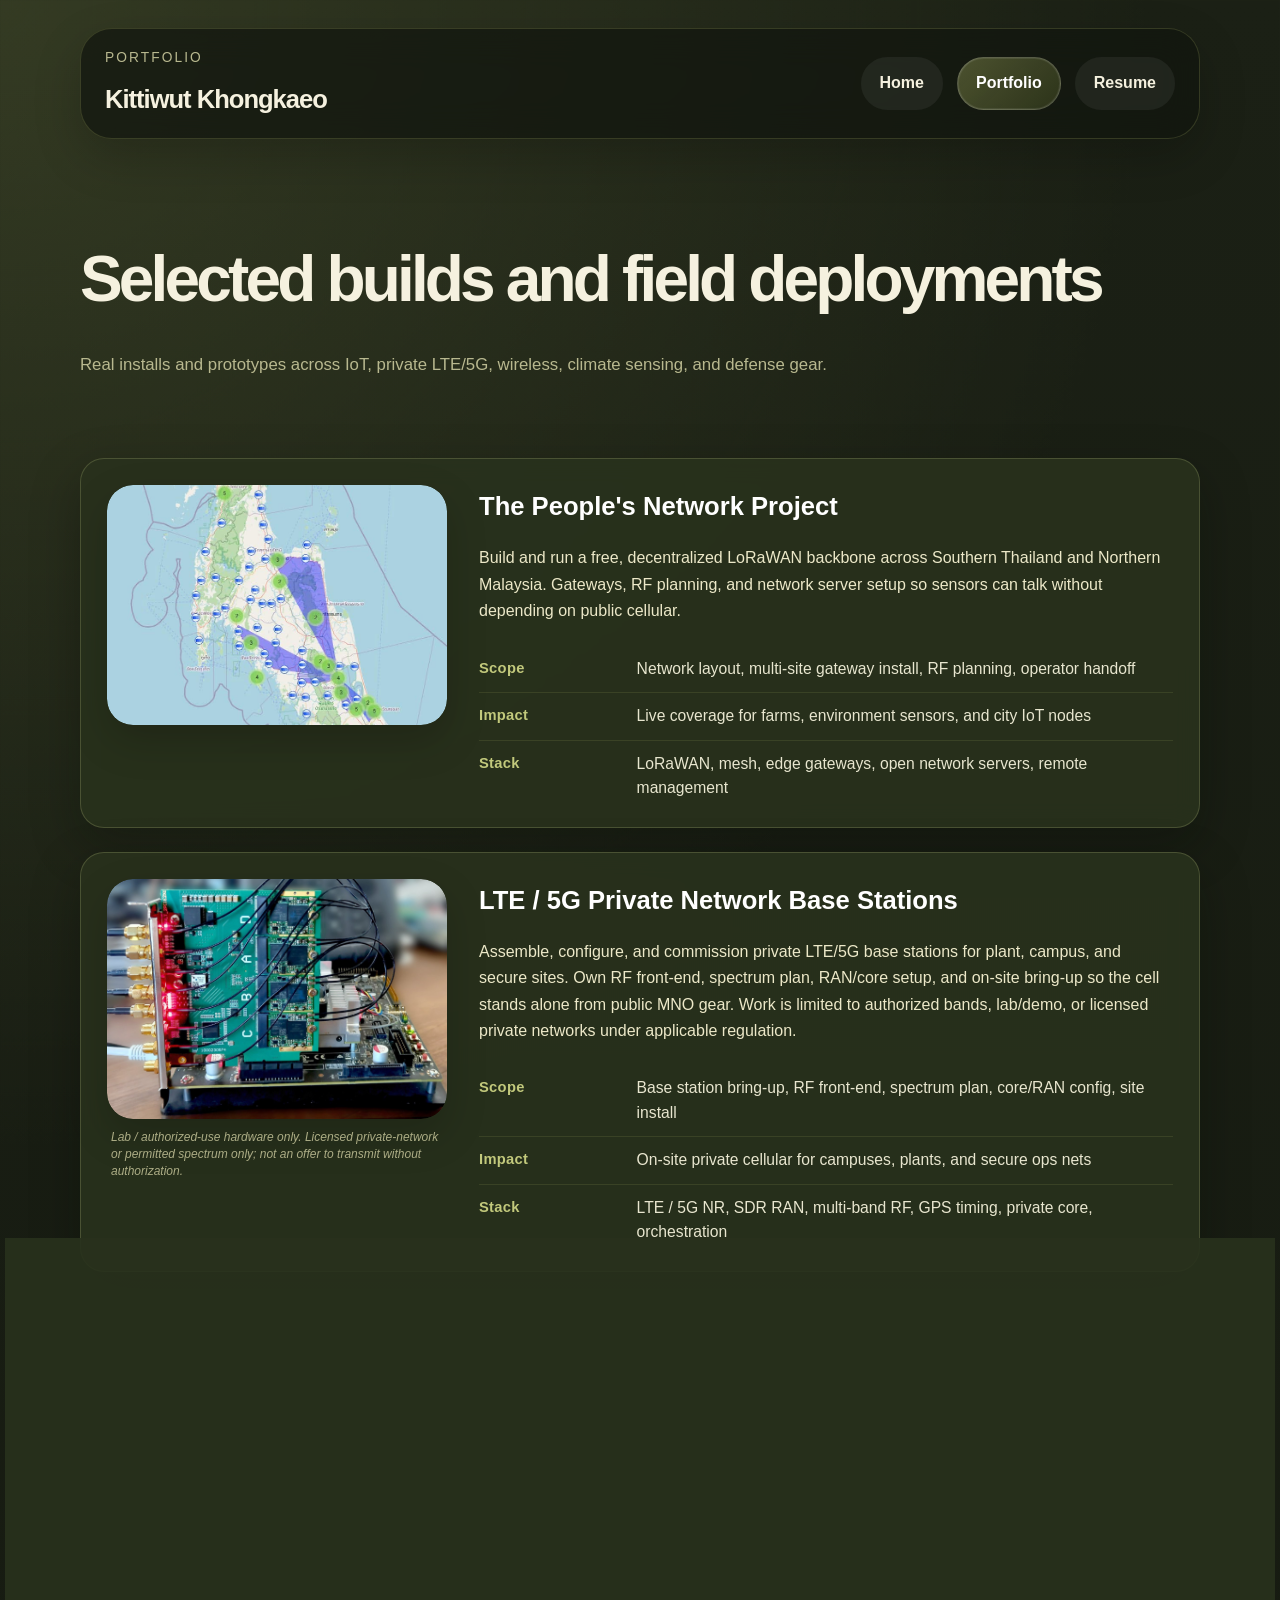
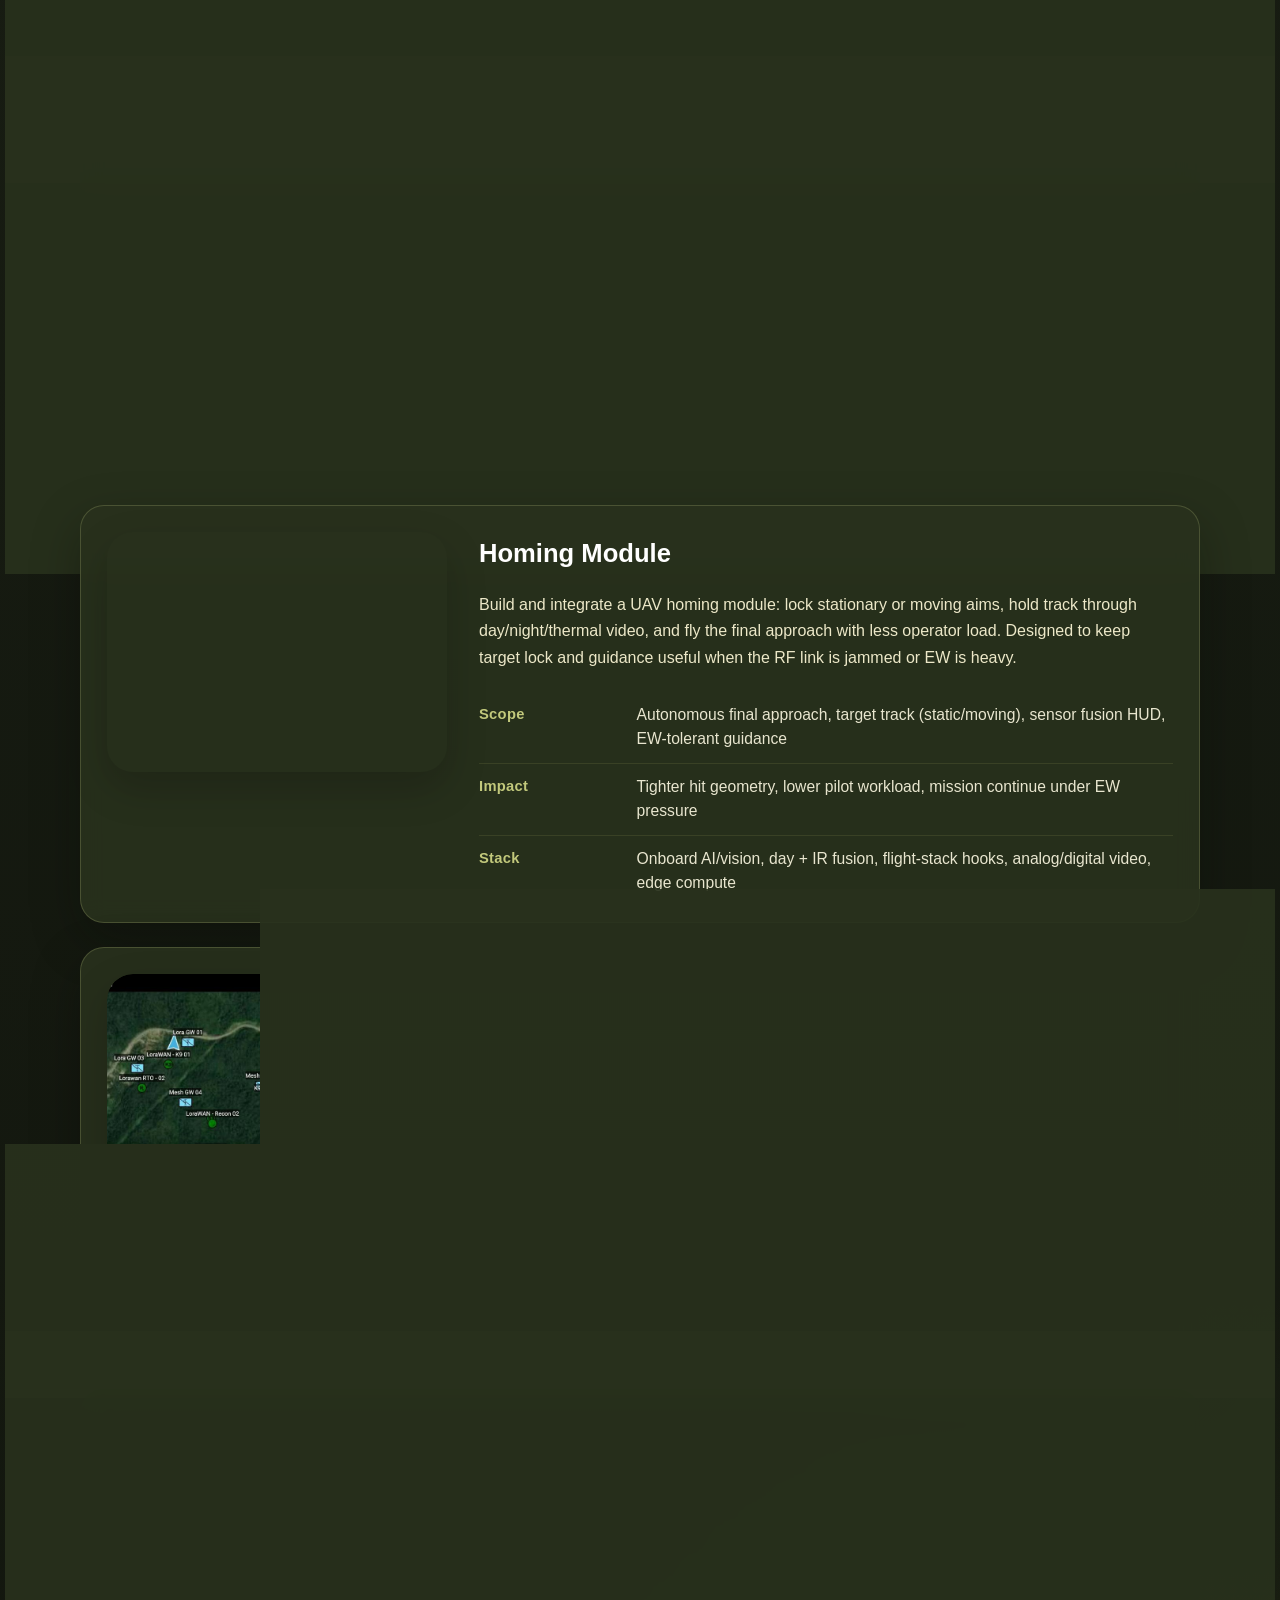
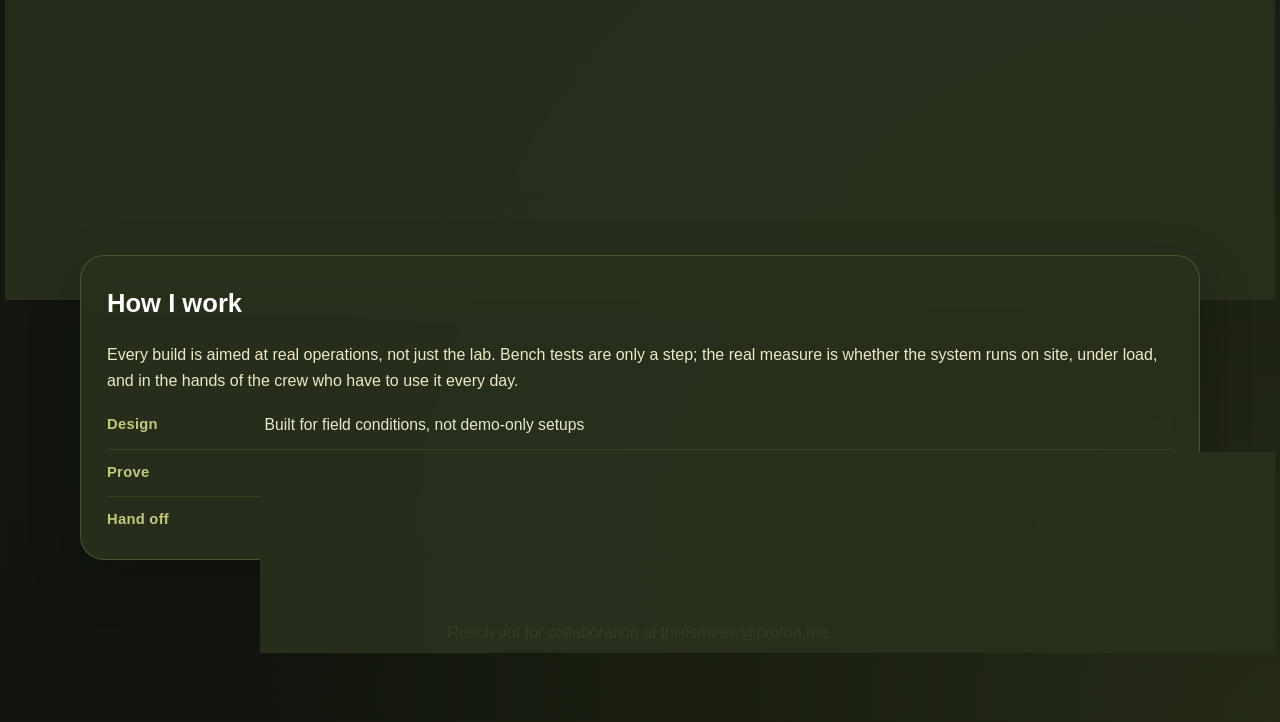
==== portfolio.html @ d55f8284 "..." ====
<!DOCTYPE html>
<html lang="en">
  <head>
    <meta charset="UTF-8" />
    <meta name="viewport" content="width=device-width, initial-scale=1.0" />
    <title>Kittiwut Khongkaeo | Portfolio</title>
    <link rel="stylesheet" href="assets/css/site.css" />
  </head>
  <body>
    <main class="container">
      <header class="site-header">
        <div>
          <p class="site-label">Portfolio</p>
          <h1 class="site-title">Kittiwut Khongkaeo</h1>
        </div>
        <nav class="nav-links">
          <a href="index.html">Home</a>
          <a href="portfolio.html" class="active" aria-current="page">Portfolio</a>
          <a href="resume.html">Resume</a>
        </nav>
      </header>

      <section class="hero compact">
        <h1>Selected builds and field deployments</h1>
        <p>
          Real installs and prototypes across IoT, private LTE/5G, wireless, climate sensing, and defense gear.
        </p>
      </section>

      <section class="section">
        <div class="project-grid">
          <div class="card card-horizontal">
            <a class="card-image-link" href="assets/images/peoples-network.jpg" target="_blank" rel="noreferrer">
              <img class="card-image" src="assets/images/peoples-network.jpg" alt="The People's Network gateway deployment" loading="lazy" decoding="async" />
            </a>
            <div class="card-body">
              <h2>The People's Network Project</h2>
              <p>
                Build and run a free, decentralized LoRaWAN backbone across Southern Thailand and Northern Malaysia.
                Gateways, RF planning, and network server setup so sensors can talk without depending on public cellular.
              </p>
              <ul class="details-list">
                <li><span>Scope</span><span>Network layout, multi-site gateway install, RF planning, operator handoff</span></li>
                <li><span>Impact</span><span>Live coverage for farms, environment sensors, and city IoT nodes</span></li>
                <li><span>Stack</span><span>LoRaWAN, mesh, edge gateways, open network servers, remote management</span></li>
              </ul>
            </div>
          </div>

          <div class="card card-horizontal">
            <figure class="card-media">
              <a class="card-image-link" href="assets/images/lte-5g-base-station.jpg" target="_blank" rel="noreferrer">
                <img class="card-image" src="assets/images/lte-5g-base-station.jpg" alt="LTE/5G private network base station hardware (lab / authorized use)" loading="lazy" decoding="async" />
              </a>
              <figcaption class="image-note">
                Lab / authorized-use hardware only. Licensed private-network or permitted spectrum only; not an offer to transmit without authorization.
              </figcaption>
            </figure>
            <div class="card-body">
              <h2>LTE / 5G Private Network Base Stations</h2>
              <p>
                Assemble, configure, and commission private LTE/5G base stations for plant, campus, and secure sites.
                Own RF front-end, spectrum plan, RAN/core setup, and on-site bring-up so the cell stands alone from public MNO gear.
                Work is limited to authorized bands, lab/demo, or licensed private networks under applicable regulation.
              </p>
              <ul class="details-list">
                <li><span>Scope</span><span>Base station bring-up, RF front-end, spectrum plan, core/RAN config, site install</span></li>
                <li><span>Impact</span><span>On-site private cellular for campuses, plants, and secure ops nets</span></li>
                <li><span>Stack</span><span>LTE / 5G NR, SDR RAN, multi-band RF, GPS timing, private core, orchestration</span></li>
              </ul>
            </div>
          </div>

          <div class="card card-horizontal">
            <a class="card-image-link" href="assets/images/ew.jpg" target="_blank" rel="noreferrer">
              <img class="card-image" src="assets/images/ew.jpg" alt="Electronic warfare RF spectrum display" loading="lazy" decoding="async" />
            </a>
            <div class="card-body">
              <h2>Electronic Warfare Systems</h2>
              <p>
                Design and integrate EW gear for secure links, signal intelligence, and spectrum work in contested RF.
                Includes jammer avoidance and anti-spoof measures so links and navigation stay usable under attack.
              </p>
              <ul class="details-list">
                <li><span>Scope</span><span>EW design, RF countermeasures, jammer evasion, anti-spoof, tactical fit-out</span></li>
                <li><span>Impact</span><span>Resilient comms and PNT under jamming and spoofing; clearer spectrum picture</span></li>
                <li><span>Stack</span><span>RF engineering, SDR, adaptive waveforms, spoof detection, secure signal processing</span></li>
              </ul>
            </div>
          </div>

          <div class="card card-horizontal">
            <a class="card-image-link" href="assets/images/tactical-drone.png" target="_blank" rel="noreferrer">
              <img class="card-image" src="assets/images/tactical-drone.png" alt="Tactical drone with payload" loading="lazy" decoding="async" />
            </a>
            <div class="card-body">
              <h2>Tactical UAV Systems</h2>
              <p>
                Build tactical drones end-to-end: frame fit, flight firmware, radio/video links, and mission payloads
                ready for field sorties. EW-minded RF design so control and video links hold up under jamming.
              </p>
              <ul class="details-list">
                <li><span>Scope</span><span>Airframe integration, flight firmware, payload mount, jammer-resistant datalinks</span></li>
                <li><span>Impact</span><span>Working UAS for recon, delivery, and mission support in contested RF</span></li>
                <li><span>Stack</span><span>Embedded C/C++, flight controllers, EW-hardened RF/video links, sensor fusion, automation</span></li>
              </ul>
            </div>
          </div>

          <div class="card card-horizontal">
            <a class="card-image-link" href="assets/images/drone-targeting.png" target="_blank" rel="noreferrer">
              <img class="card-image" src="assets/images/drone-targeting.png" alt="AI-guided UAV targeting HUD with day and thermal fusion" loading="lazy" decoding="async" />
            </a>
            <div class="card-body">
              <h2>Homing Module</h2>
              <p>
                Build and integrate a UAV homing module: lock stationary or moving aims, hold track through
                day/night/thermal video, and fly the final approach with less operator load. Designed to keep target
                lock and guidance useful when the RF link is jammed or EW is heavy.
              </p>
              <ul class="details-list">
                <li><span>Scope</span><span>Autonomous final approach, target track (static/moving), sensor fusion HUD, EW-tolerant guidance</span></li>
                <li><span>Impact</span><span>Tighter hit geometry, lower pilot workload, mission continue under EW pressure</span></li>
                <li><span>Stack</span><span>Onboard AI/vision, day + IR fusion, flight-stack hooks, analog/digital video, edge compute</span></li>
              </ul>
            </div>
          </div>

          <div class="card card-horizontal">
            <a class="card-image-link" href="assets/images/atak.jpg" target="_blank" rel="noreferrer">
              <img class="card-image" src="assets/images/atak.jpg" alt="TAK/ATAK tactical map display" loading="lazy" decoding="async" />
            </a>
            <div class="card-body">
              <h2>TAK / ATAK Systems</h2>
              <p>
                Build TAK/ATAK plugins and mission tools: maps, tracking, and encrypted mobile links for field teams.
                Integrate MANET and LoRaWAN for tactical mesh and long-range sensor/data backhaul where fixed network is thin.
              </p>
              <ul class="details-list">
                <li><span>Scope</span><span>Mission planning, map tracking, MANET/LoRaWAN tactical data paths, encrypted radio integration</span></li>
                <li><span>Impact</span><span>Faster coordination and clearer shared picture on the ground without relying on public cellular</span></li>
                <li><span>Stack</span><span>ATAK plugins, Android mapping, MANET, LoRaWAN, secure data links, geospatial telemetry</span></li>
              </ul>
            </div>
          </div>

          <div class="card card-horizontal">
            <a class="card-image-link" href="assets/images/co2proj.jpg" target="_blank" rel="noreferrer">
              <img class="card-image" src="assets/images/co2proj.jpg" alt="CO2 monitoring sensor hardware" loading="lazy" decoding="async" />
            </a>
            <div class="card-body">
              <h2>Carbon Monitoring &amp; Climate Technology</h2>
              <p>
                Build trustworthy, sensor-driven carbon MRV to help climate projects measure, verify, and report carbon
                outcomes with confidence. Combine field sensing with secure data handling so results are reliable,
                auditable, and decision-ready — pipeline: capture → validate → assure.
              </p>
              <ul class="details-list">
                <li><span>Scope</span><span>Context &amp; baseline, distributed field capture, consistency checks, secure records, reporting &amp; claims</span></li>
                <li><span>Impact</span><span>Higher data confidence for buyers and auditors; faster MRV cycles; tamper-evident evidence for carbon claims</span></li>
                <li><span>Stack</span><span>Field sensors, evidence-first MRV workflows, data integrity / audit trails, secure handling</span></li>
              </ul>
            </div>
          </div>
        </div>
      </section>

      <section class="section">
        <div class="card">
          <h2>How I work</h2>
          <p>
            Every build is aimed at real operations, not just the lab. Bench tests are only a step; the real measure
            is whether the system runs on site, under load, and in the hands of the crew who have to use it every day.
          </p>
          <ul class="details-list">
            <li><span>Design</span><span>Built for field conditions, not demo-only setups</span></li>
            <li><span>Prove</span><span>Validate on site under real RF, power, and ops constraints</span></li>
            <li><span>Hand off</span><span>Install, commission, and leave it maintainable for the team</span></li>
          </ul>
        </div>
      </section>

      <footer class="footer">
        <p>Reach out for collaboration at <a href="mailto:thisismeaw@proton.me">thisismeaw@proton.me</a>.</p>
      </footer>
    </main>
  </body>
</html>
---- assets/css/site.css ----
:root {
  color-scheme: dark;
  color: #f5f1df;
  background: #1b2015;
  font-family: 'Inter', 'Segoe UI', Tahoma, Geneva, Verdana, sans-serif;
  font-size: 16px;
  line-height: 1.65;
  --surface: rgba(41, 49, 29, 0.92);
  --surface-strong: rgba(24, 30, 18, 0.98);
  --border: rgba(182, 190, 125, 0.24);
  --accent: #b9c26d;
  --accent-strong: #7d8a3c;
  --text-muted: #b8b88f;
}

* {
  box-sizing: border-box;
}

html, body {
  margin: 0;
  min-height: 100%;
}

body {
  background: radial-gradient(circle at top left, rgba(141, 153, 84, 0.22), transparent 28%),
              radial-gradient(circle at bottom right, rgba(112, 129, 57, 0.2), transparent 25%),
              linear-gradient(180deg, #1b2015 0%, #11150d 100%);
  color: #f5f1df;
}

img {
  max-width: 100%;
  display: block;
}

.card img {
  width: 100%;
  border-radius: 22px;
  margin-bottom: 18px;
  object-fit: cover;
}

.card.card-horizontal {
  display: grid;
  grid-template-columns: minmax(260px, 340px) minmax(0, 1fr);
  gap: 28px 32px;
  align-items: start;
}

.card.card-horizontal .card-image-link,
.card.card-horizontal .card-media,
.card.card-horizontal .card-side {
  width: 100%;
  max-width: none;
  min-width: 0;
}

.card-media {
  margin: 0;
  display: flex;
  flex-direction: column;
  gap: 10px;
  min-width: 0;
}

.card-media .card-image-link {
  width: 100%;
  max-width: 100%;
}

/* Photo-style caption under image column only */
.card-media .image-note,
.image-note {
  display: block;
  margin: 0;
  padding: 0 4px;
  width: 100%;
  box-sizing: border-box;
  font-size: 0.75rem;
  line-height: 1.45;
  color: var(--text-muted);
  text-align: left;
  font-style: italic;
  opacity: 0.92;
}

.card.card-horizontal .card-body {
  min-width: 0;
}

.card.card-horizontal .card-image {
  width: 100%;
  height: 240px;
  margin-bottom: 0;
  border-radius: 26px;
  object-fit: cover;
  object-position: center;
}

.card-side {
  display: flex;
  align-items: center;
  justify-content: center;
  min-height: 220px;
  border-radius: 26px;
  overflow: hidden;
  box-shadow: 0 16px 40px rgba(0, 0, 0, 0.18);
  background: linear-gradient(180deg, rgba(92, 102, 41, 0.9), rgba(63, 70, 28, 0.85));
  color: #f7f5e2;
  padding: 24px;
  text-align: center;
  font-size: 1rem;
  line-height: 1.4;
}

.card-side span {
  display: inline-block;
  max-width: 100%;
}

.project-grid {
  display: flex;
  flex-direction: column;
  gap: 24px;
}

.card-image-link {
  display: block;
  width: 100%;
  border-radius: 26px;
  overflow: hidden;
  box-shadow: 0 16px 40px rgba(0, 0, 0, 0.18);
  transition: transform 180ms ease, box-shadow 180ms ease;
}

.card-image-link:hover {
  transform: translateY(-2px);
  box-shadow: 0 22px 54px rgba(0, 0, 0, 0.24);
}

.card-image-link img {
  display: block;
}

.card-image-link::after {
  content: "";
}

.card-image-link {
  cursor: zoom-in;
}

@media (max-width: 900px) {
  .card.card-horizontal {
    grid-template-columns: 1fr;
  }

  .card.card-horizontal .card-image {
    height: 220px;
  }
}

a {
  color: var(--accent);
  text-decoration: none;
}

a:hover {
  text-decoration: underline;
}

button, .button {
  display: inline-flex;
  align-items: center;
  justify-content: center;
  gap: 8px;
  border: none;
  border-radius: 999px;
  padding: 12px 18px;
  background: var(--accent-strong);
  color: #fff;
  cursor: pointer;
  font-weight: 600;
  transition: transform 160ms ease, box-shadow 160ms ease, background 160ms ease;
}

.button.secondary {
  background: transparent;
  color: var(--accent);
  border: 1px solid rgba(185, 194, 109, 0.45);
}

button:hover, .button:hover {
  transform: translateY(-1px);
  box-shadow: 0 16px 30px rgba(11, 15, 6, 0.32);
}

.container {
  width: min(1120px, calc(100% - 32px));
  margin: 0 auto;
  padding: 28px 0 60px;
}

.site-header {
  display: flex;
  align-items: center;
  justify-content: space-between;
  gap: 16px;
  margin-bottom: 40px;
  padding: 18px 24px;
  background: rgba(17, 21, 14, 0.72);
  border: 1px solid rgba(185, 194, 109, 0.2);
  border-radius: 32px;
  box-shadow: 0 18px 48px rgba(3, 6, 2, 0.2);
  backdrop-filter: blur(18px);
  position: sticky;
  top: 18px;
  z-index: 10;
}

.site-label {
  margin: 0 0 8px;
  color: var(--text-muted);
  font-size: 0.86rem;
  letter-spacing: 0.15em;
  text-transform: uppercase;
}

.site-title {
  margin: 0;
  font-size: clamp(1.3rem, 2vw, 1.8rem);
  letter-spacing: -0.04em;
}

.nav-links {
  display: flex;
  align-items: center;
  gap: 14px;
  flex-wrap: wrap;
}

.nav-links a {
  display: inline-flex;
  align-items: center;
  justify-content: center;
  padding: 12px 18px;
  border-radius: 999px;
  background: rgba(255, 255, 255, 0.06);
  color: #f5f1df;
  border: 1px solid transparent;
  transition: background 180ms ease, border-color 180ms ease, transform 180ms ease, color 180ms ease, box-shadow 180ms ease;
  font-weight: 600;
}

.nav-links a:hover,
.nav-links a:focus-visible {
  background: rgba(185, 194, 109, 0.22);
  border-color: rgba(185, 194, 109, 0.38);
  transform: translateY(-1px);
  box-shadow: 0 14px 24px rgba(0, 0, 0, 0.16);
  color: #fff;
}

.nav-links a.active {
  color: #fff;
  background: linear-gradient(135deg, rgba(185, 194, 109, 0.34), rgba(125, 138, 60, 0.24));
  border-color: rgba(255, 255, 255, 0.18);
  box-shadow: inset 0 0 0 1px rgba(255, 255, 255, 0.08);
}

.hero {
  padding: 48px 0 32px;
}

.hero h1 {
  margin: 0;
  font-size: clamp(2.6rem, 5vw, 4.2rem);
  letter-spacing: -0.06em;
}

.hero p {
  margin: 18px 0 0;
  max-width: 760px;
  color: var(--text-muted);
  font-size: 1.05rem;
}

.hero.with-profile {
  display: grid;
  grid-template-columns: minmax(0, 1.35fr) minmax(220px, 1fr);
  gap: 32px;
  align-items: center;
}

.hero.with-profile .hero-copy {
  max-width: 680px;
}

.profile-card {
  display: grid;
  gap: 18px;
  padding: 28px;
  border-radius: 28px;
  background: linear-gradient(180deg, rgba(45, 53, 30, 0.95), rgba(23, 29, 16, 0.98));
  border: 1px solid rgba(185, 194, 109, 0.18);
}

.profile-image {
  display: block;
  width: 100%;
  height: auto;
  aspect-ratio: 4 / 5;
  object-fit: cover;
  border-radius: 24px;
  border: 1px solid rgba(255, 255, 255, 0.1);
  background: rgba(255, 255, 255, 0.04);
  box-shadow: 0 22px 48px rgba(5, 13, 34, 0.28);
}

.profile-card h2 {
  margin: 0;
  font-size: 1.25rem;
}

.profile-card p {
  margin: 0;
  color: var(--text-muted);
}

.profile-card .details-list {
  margin: 0;
}

.hero .hero-actions {
  margin-top: 26px;
  display: flex;
  flex-wrap: wrap;
  gap: 14px;
}

.section {
  margin-top: 48px;
}

.section h2 {
  font-size: clamp(1.55rem, 2vw, 2.2rem);
  margin: 0 0 18px;
}

.section-subtitle {
  color: var(--text-muted);
  max-width: 820px;
}

.grid {
  display: grid;
  grid-template-columns: repeat(auto-fit, minmax(260px, 1fr));
  gap: 24px;
}

.card {
  background: var(--surface);
  border: 1px solid var(--border);
  border-radius: 24px;
  padding: 26px;
  box-shadow: 0 18px 50px rgba(8, 12, 6, 0.28);
  backdrop-filter: blur(12px);
}

.card h2, .card h3 {
  margin-top: 0;
  color: #fff;
}

.card p,
.card li,
.card dd,
.card dt {
  color: #ece8c8;
}

.details-list {
  list-style: none;
  padding: 0;
  margin: 0;
  display: grid;
  gap: 0;
}

.details-list li {
  display: grid;
  grid-template-columns: minmax(6.5rem, 8.5rem) minmax(0, 1fr);
  column-gap: 1.35rem;
  row-gap: 0.25rem;
  align-items: start;
  padding: 0.7rem 0;
  border-bottom: 1px solid rgba(185, 194, 109, 0.12);
}

.details-list li:first-child {
  padding-top: 0.15rem;
}

.details-list li:last-child {
  border-bottom: none;
  padding-bottom: 0;
}

.details-list li span:first-child {
  color: #c2c97c;
  font-weight: 600;
  font-size: 0.92rem;
  letter-spacing: 0.02em;
  line-height: 1.5;
  white-space: nowrap;
}

.details-list li span:last-child {
  color: #e8e6cf;
  font-size: 0.98rem;
  line-height: 1.55;
  text-align: left;
  min-width: 0;
}

/* Project cards: more air after the description */
.card-body > .details-list {
  margin-top: 1.35rem;
  padding-top: 0.35rem;
}

.card-body > p + .details-list {
  margin-top: 1.5rem;
}

@media (max-width: 560px) {
  .details-list li {
    grid-template-columns: 1fr;
    row-gap: 0.2rem;
    padding: 0.85rem 0;
  }

  .details-list li span:first-child {
    white-space: normal;
  }
}

.timeline {
  display: grid;
  gap: 24px;
}

.timeline-item {
  display: grid;
  gap: 12px;
}

.timeline-item time {
  color: var(--accent);
  font-weight: 600;
}

.timeline-item p {
  margin: 0;
}

.skills-grid {
  display: flex;
  flex-wrap: wrap;
  justify-content: center;
  align-items: center;
  gap: 12px;
}

.card:has(.skills-grid) {
  text-align: center;
}

.card:has(.skills-grid) h2 {
  text-align: center;
  margin-bottom: 18px;
}

.skill-pill {
  display: inline-flex;
  align-items: center;
  justify-content: center;
  padding: 10px 16px;
  border-radius: 999px;
  background: rgba(185, 194, 109, 0.14);
  color: #ece8c8;
  font-size: 0.95rem;
  text-align: center;
  white-space: nowrap;
  line-height: 1.2;
}

.footer {
  margin-top: 60px;
  text-align: center;
  color: #c2c97c;
}

@media (max-width: 640px) {
  .section {
    margin-top: 38px;
  }

  .site-header {
    flex-direction: column;
    align-items: flex-start;
  }

  .hero.with-profile {
    grid-template-columns: 1fr;
  }
}
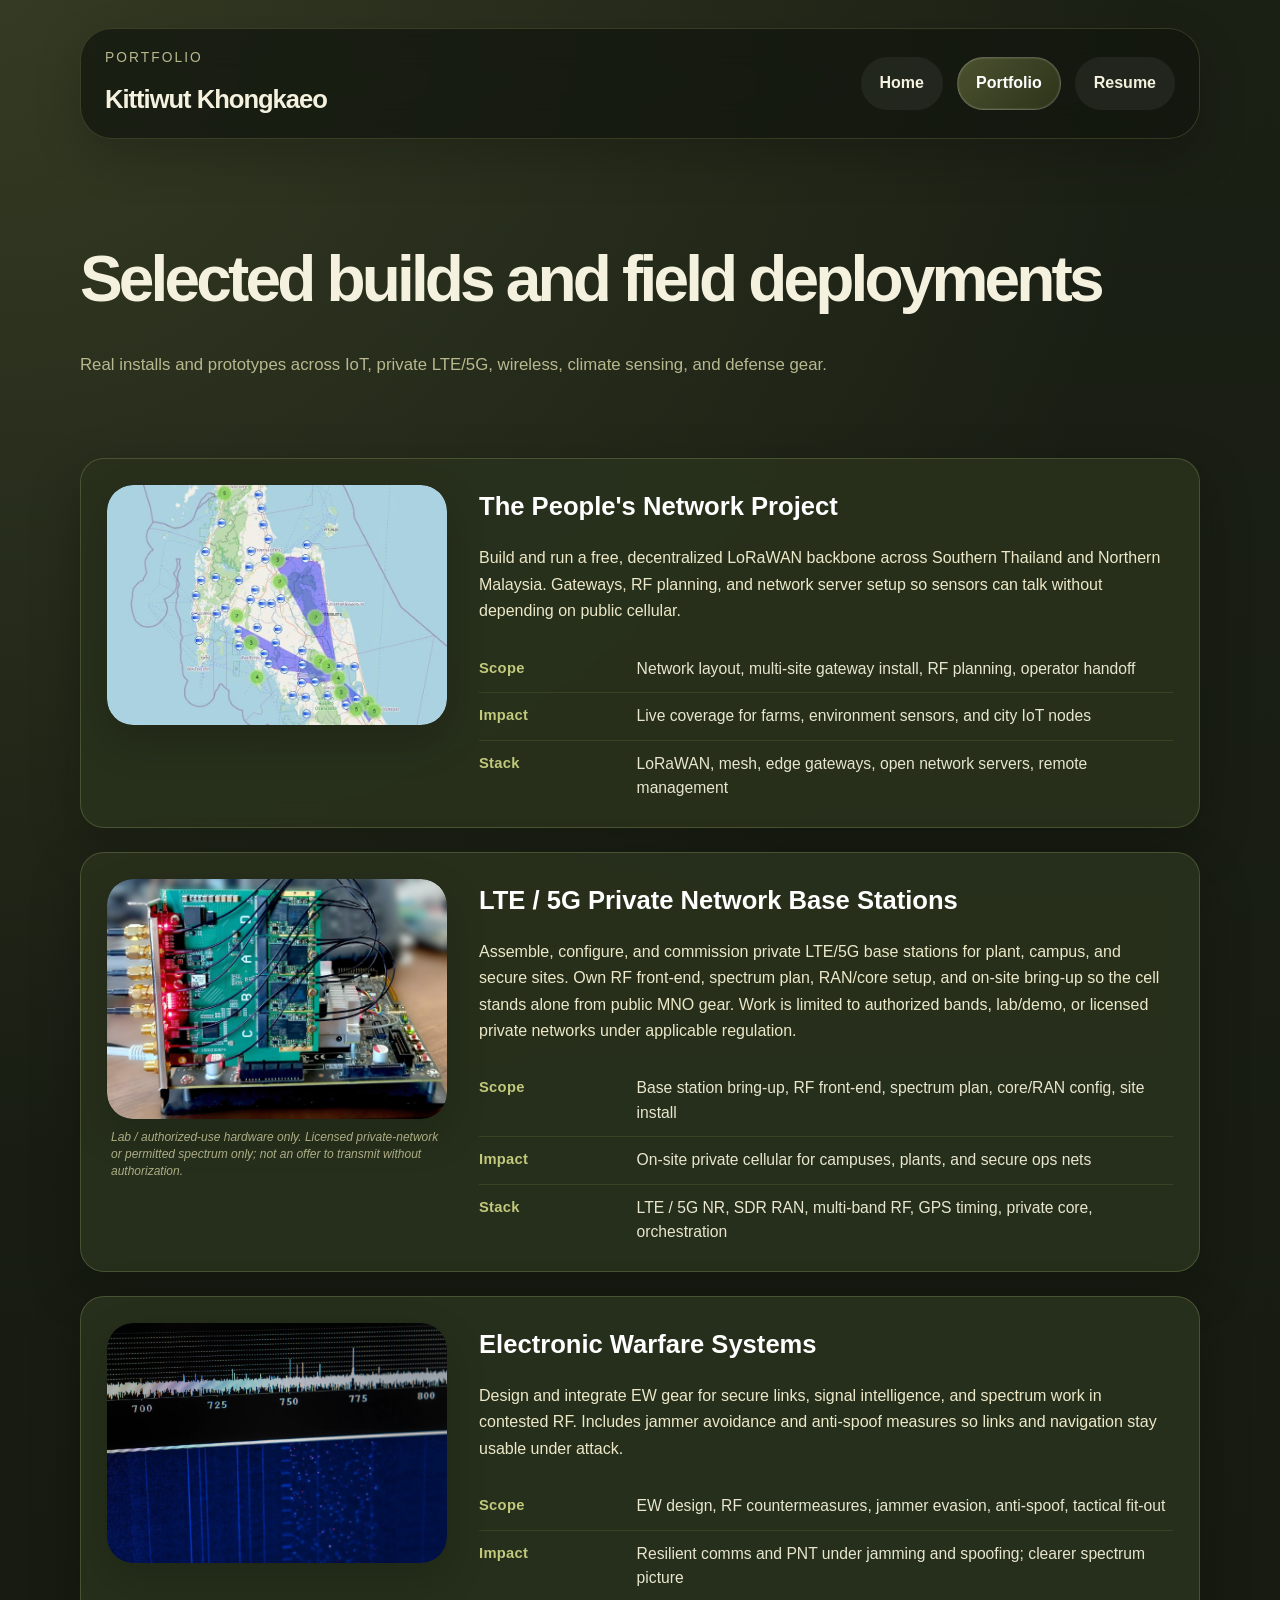
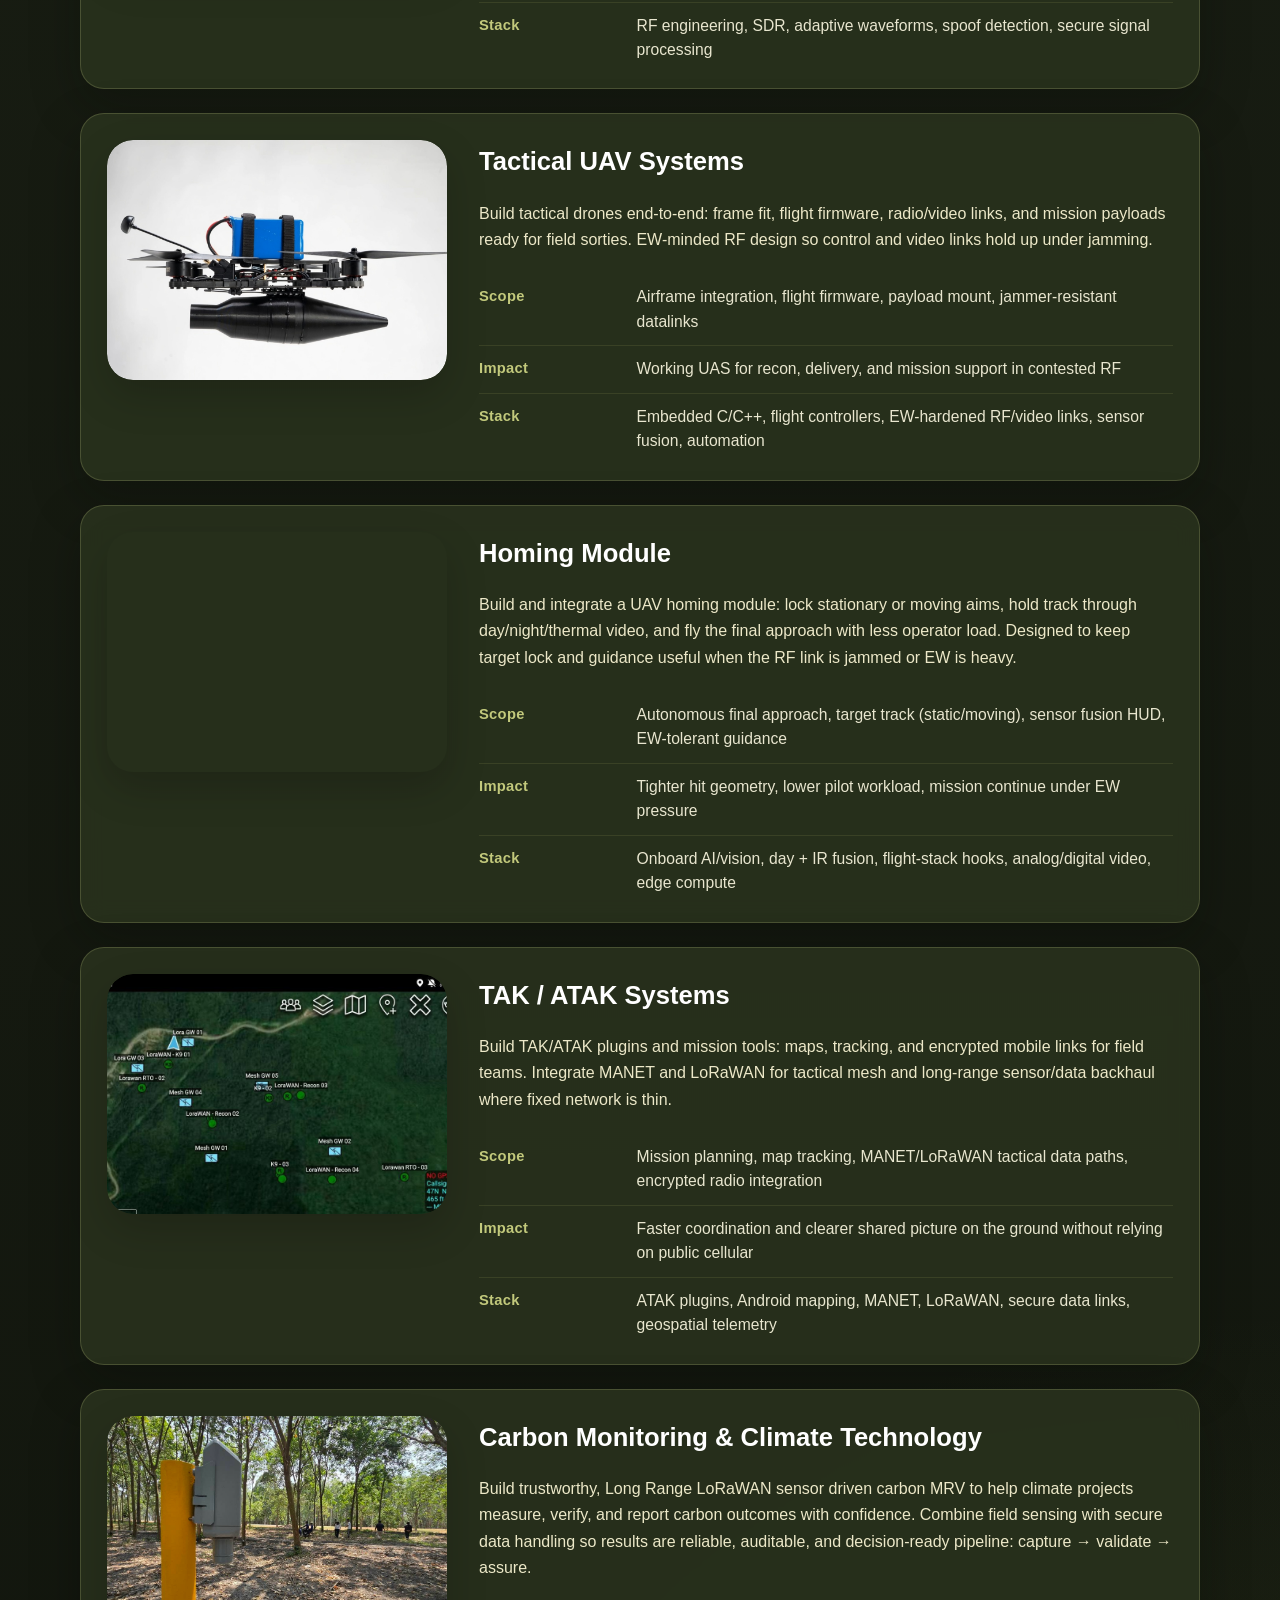
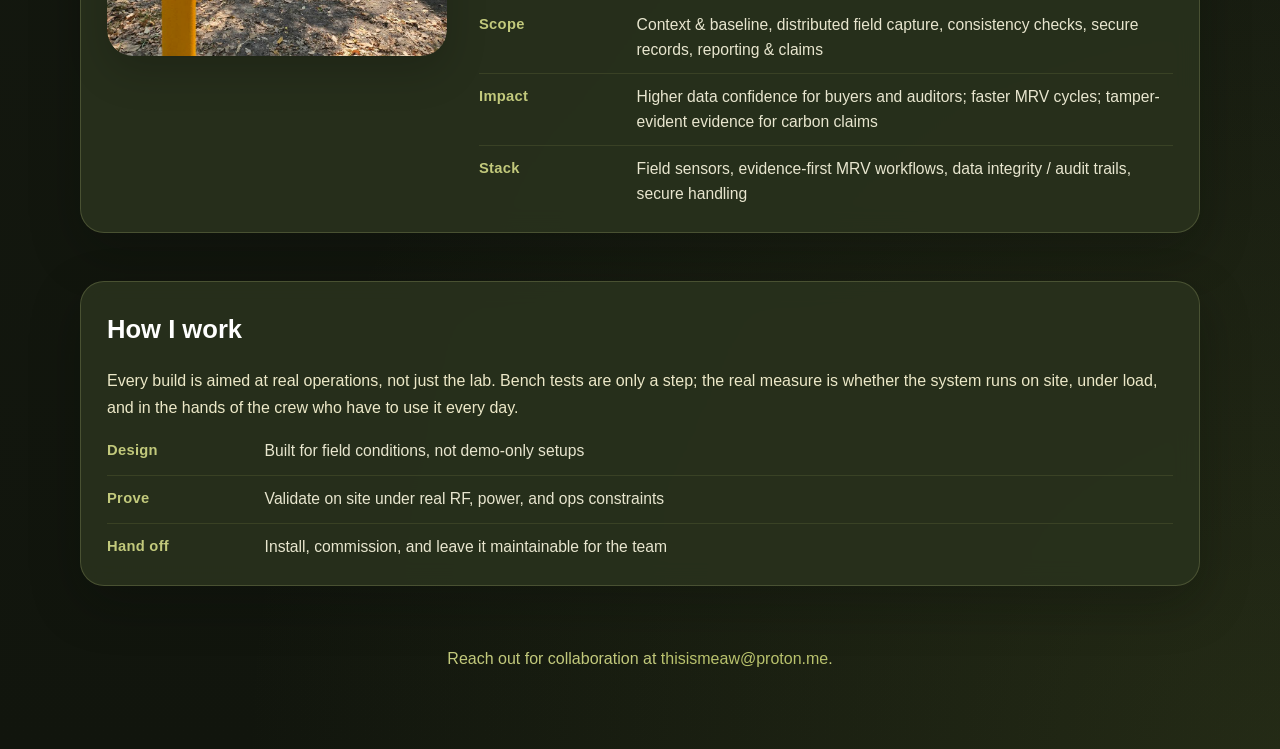
==== commit 533e4965: "update" ====
--- a/portfolio.html
+++ b/portfolio.html
@@ -151,9 +151,9 @@
             <div class="card-body">
               <h2>Carbon Monitoring &amp; Climate Technology</h2>
               <p>
-                Build trustworthy, sensor-driven carbon MRV to help climate projects measure, verify, and report carbon
+                Build trustworthy, Long Range LoRaWAN sensor driven carbon MRV to help climate projects measure, verify, and report carbon
                 outcomes with confidence. Combine field sensing with secure data handling so results are reliable,
-                auditable, and decision-ready — pipeline: capture → validate → assure.
+                auditable, and decision-ready pipeline: capture → validate → assure.
               </p>
               <ul class="details-list">
                 <li><span>Scope</span><span>Context &amp; baseline, distributed field capture, consistency checks, secure records, reporting &amp; claims</span></li>
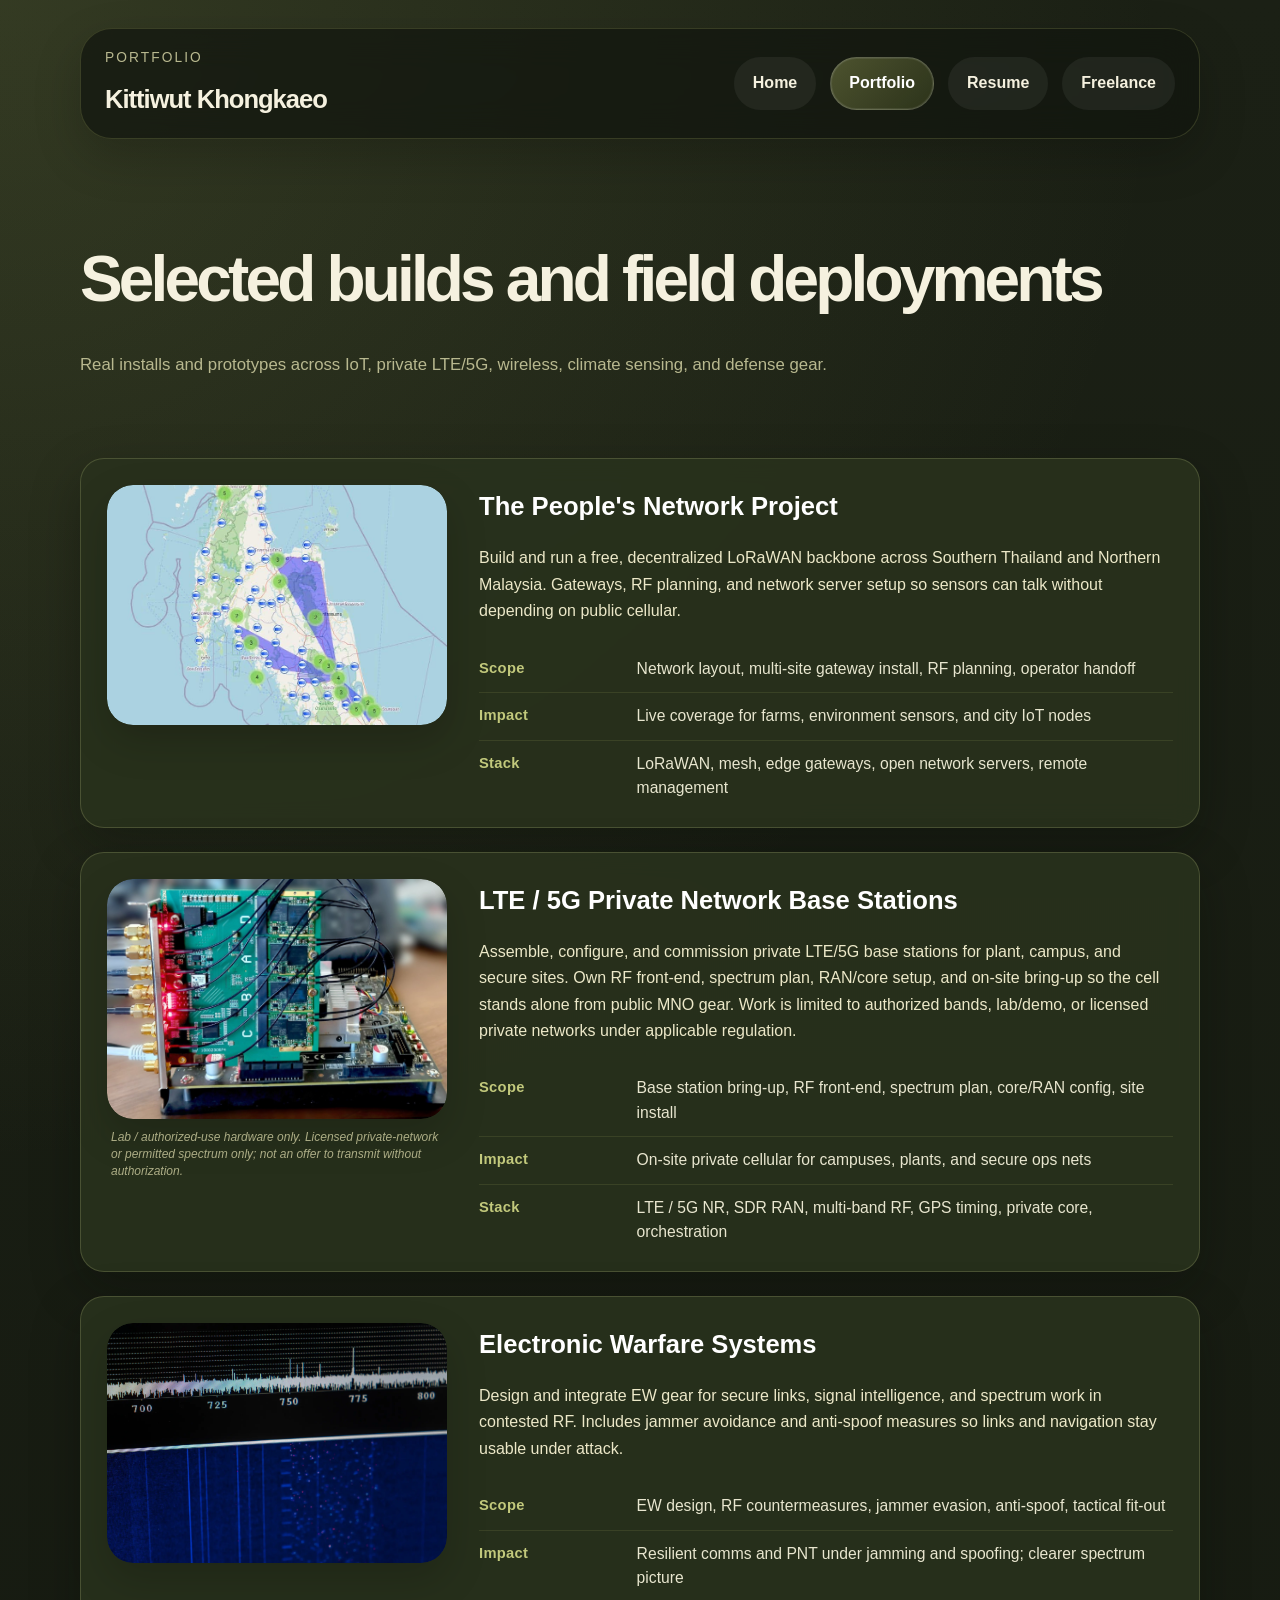
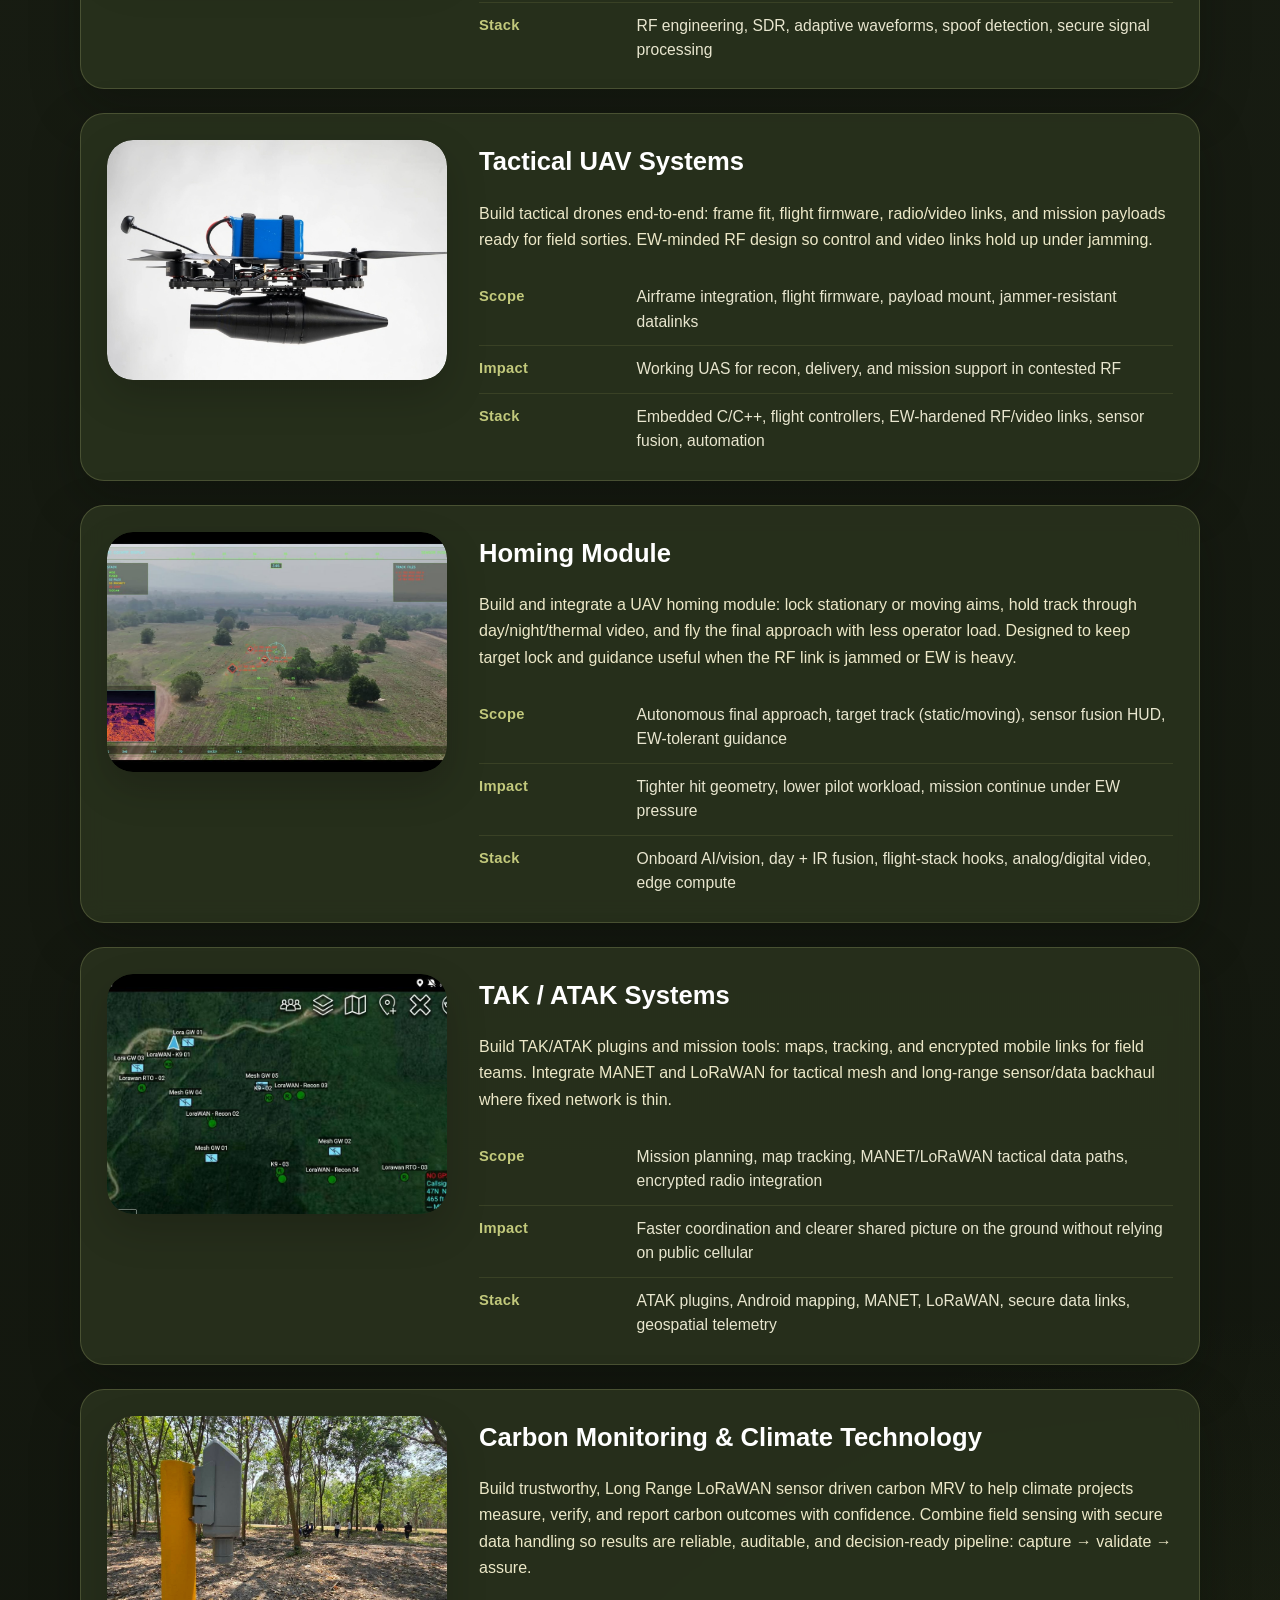
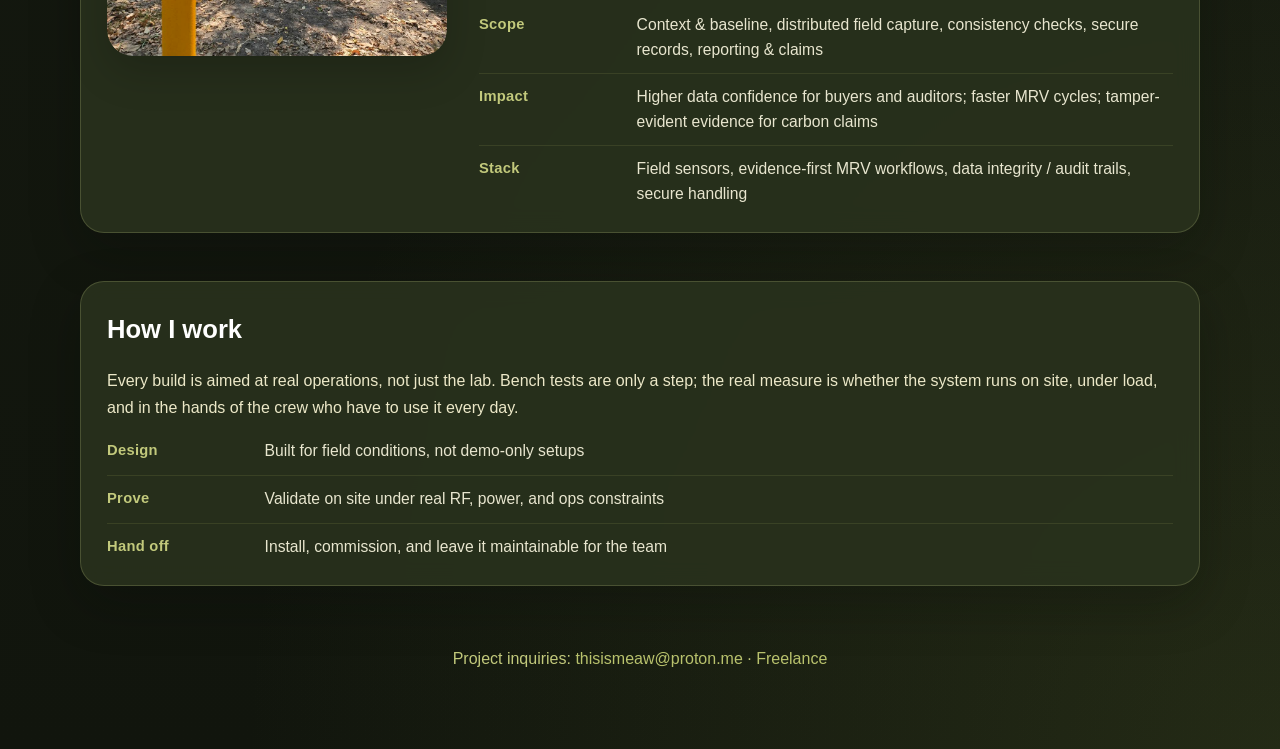
==== commit 43de09c3: "Add Freelance link to portfolio and resume navigation" ====
--- a/portfolio.html
+++ b/portfolio.html
@@ -17,6 +17,7 @@
           <a href="index.html">Home</a>
           <a href="portfolio.html" class="active" aria-current="page">Portfolio</a>
           <a href="resume.html">Resume</a>
+          <a href="services.html">Freelance</a>
         </nav>
       </header>
 
@@ -181,7 +182,7 @@
       </section>
 
       <footer class="footer">
-        <p>Reach out for collaboration at <a href="mailto:thisismeaw@proton.me">thisismeaw@proton.me</a>.</p>
+        <p>Project inquiries: <a href="mailto:thisismeaw@proton.me">thisismeaw@proton.me</a> · <a href="services.html">Freelance</a></p>
       </footer>
     </main>
   </body>
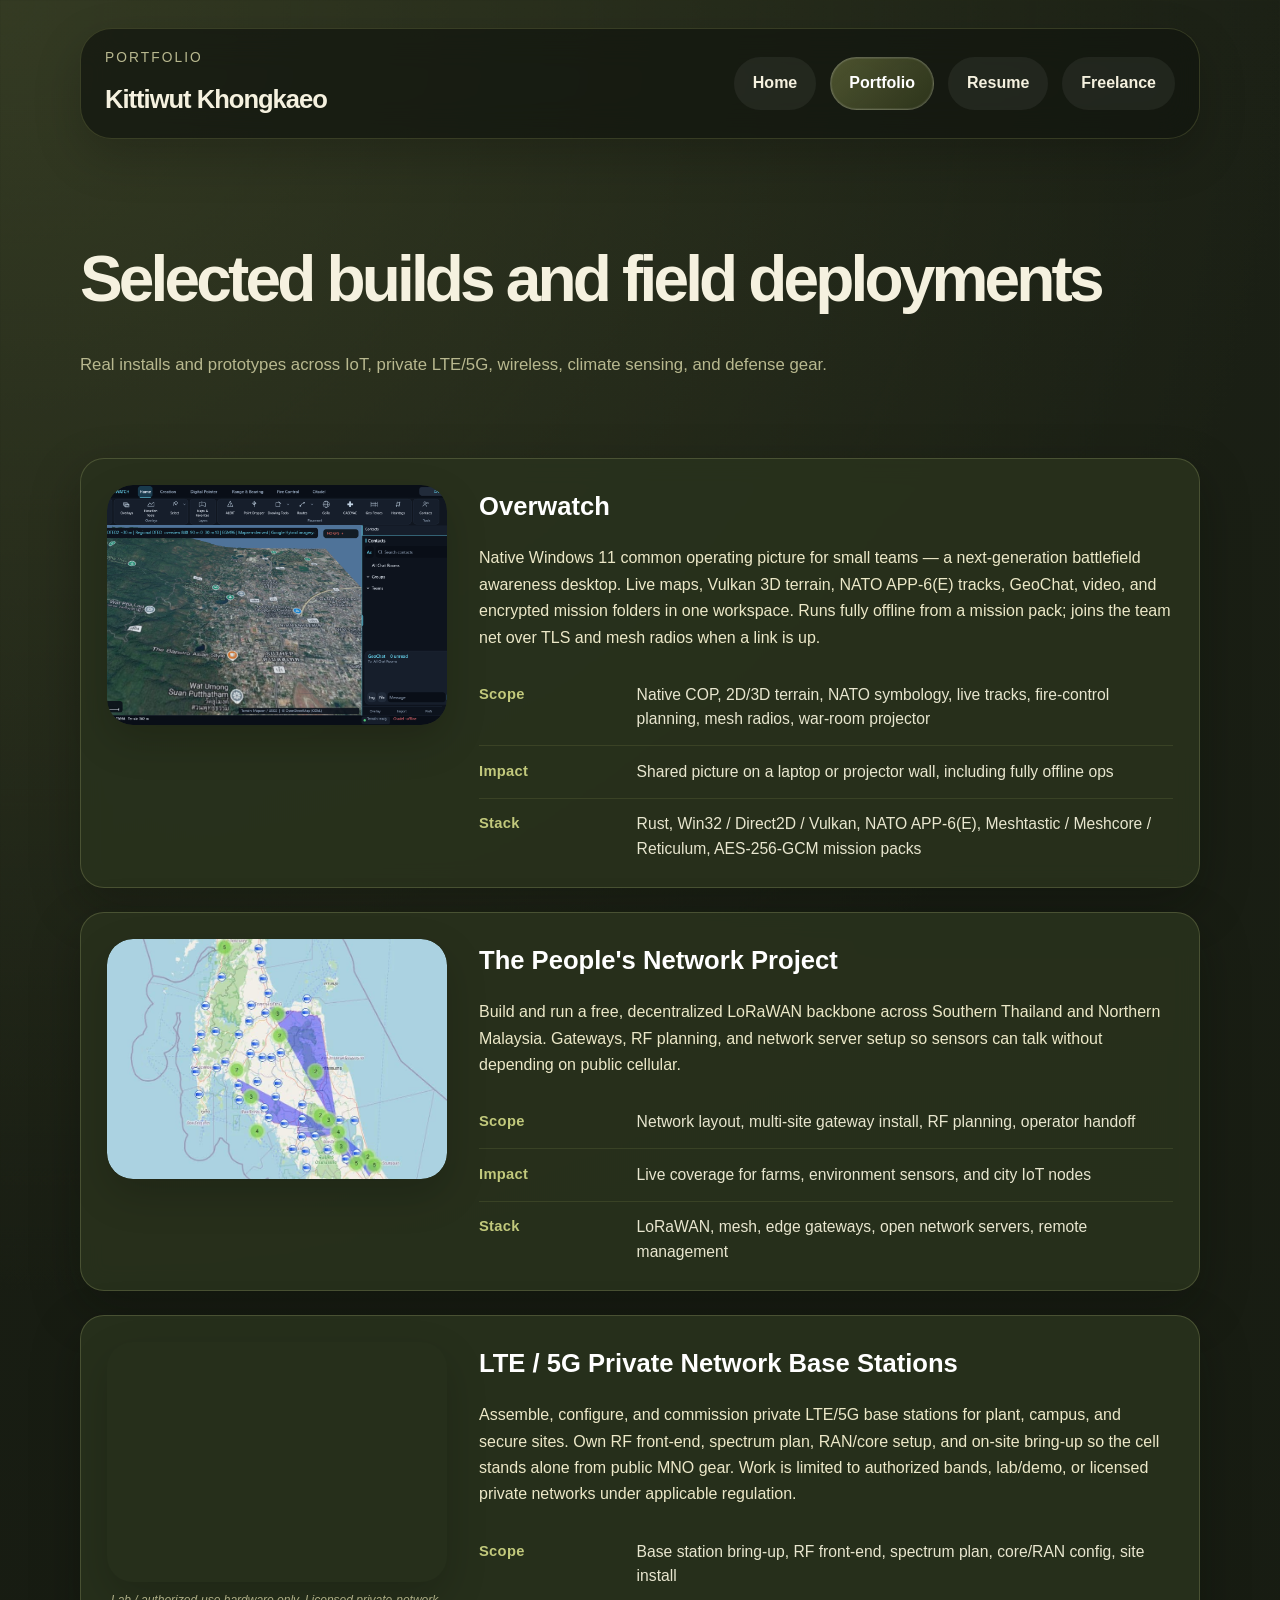
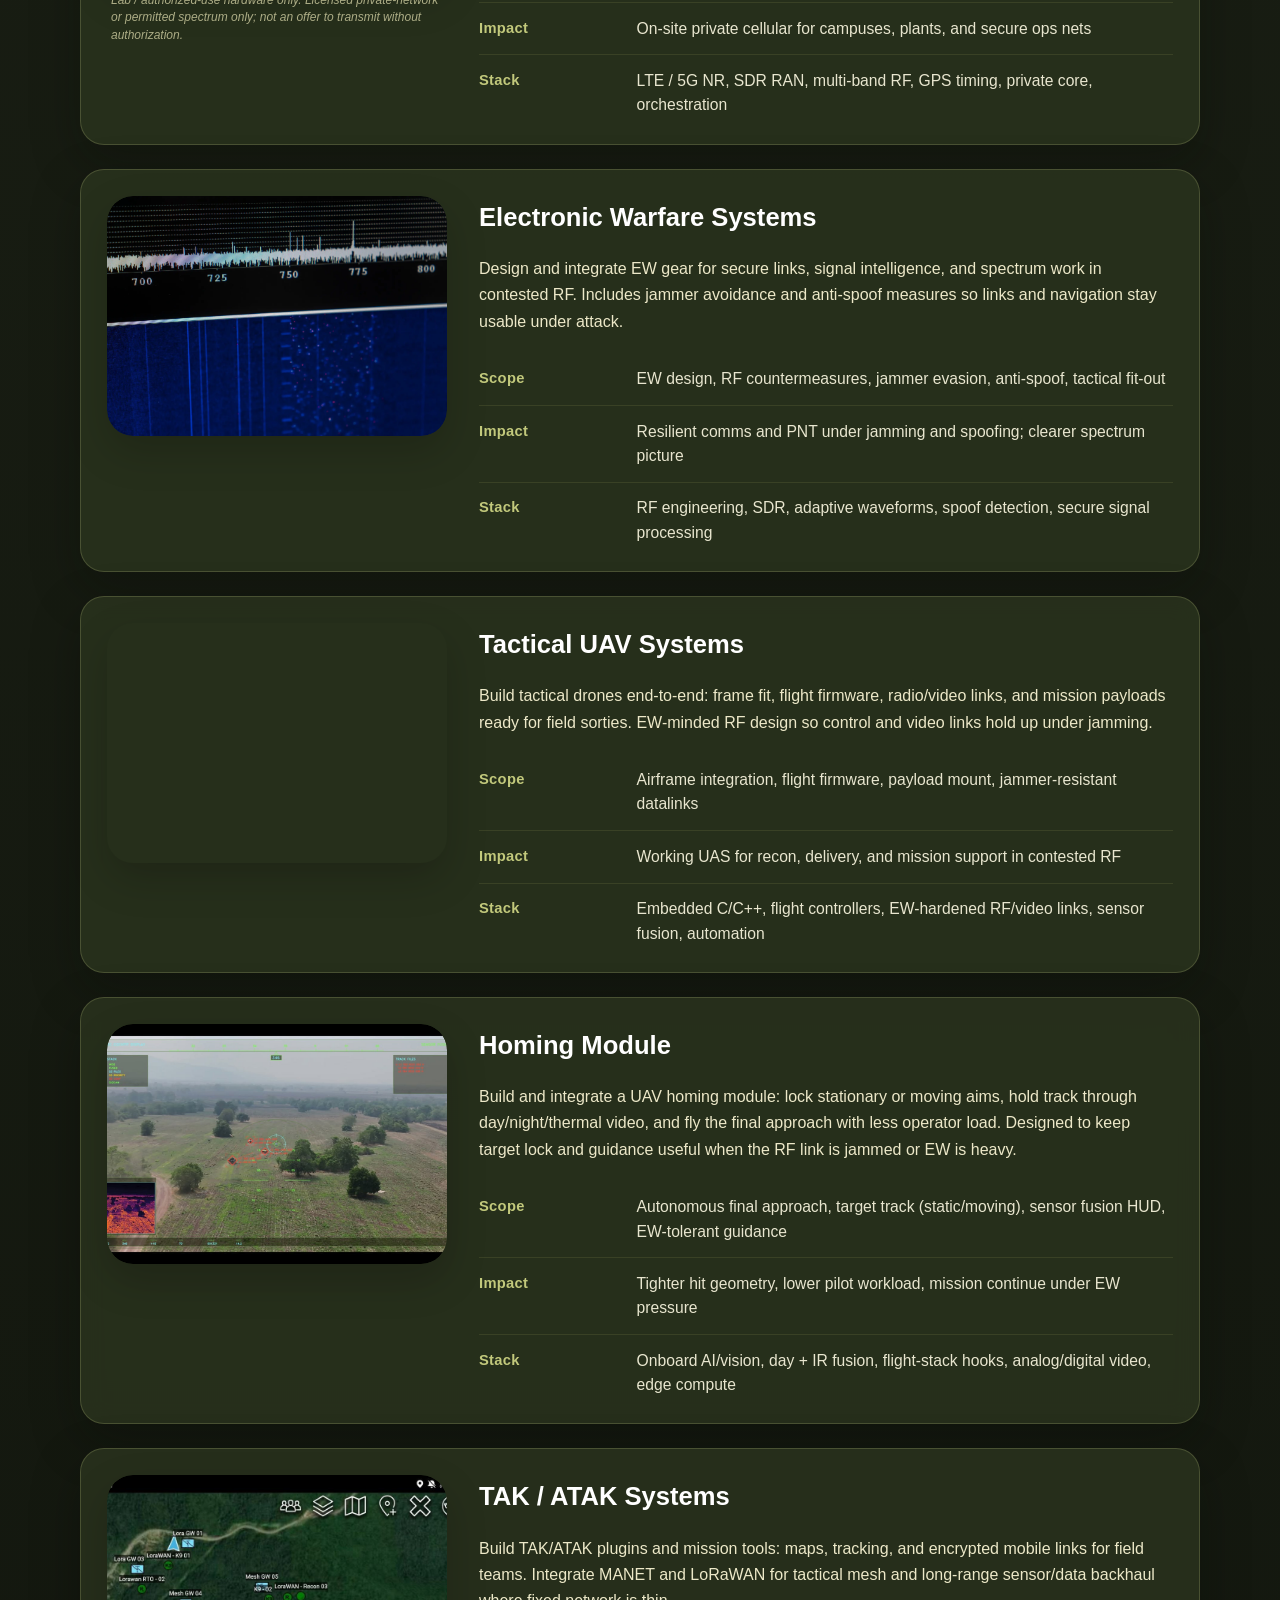
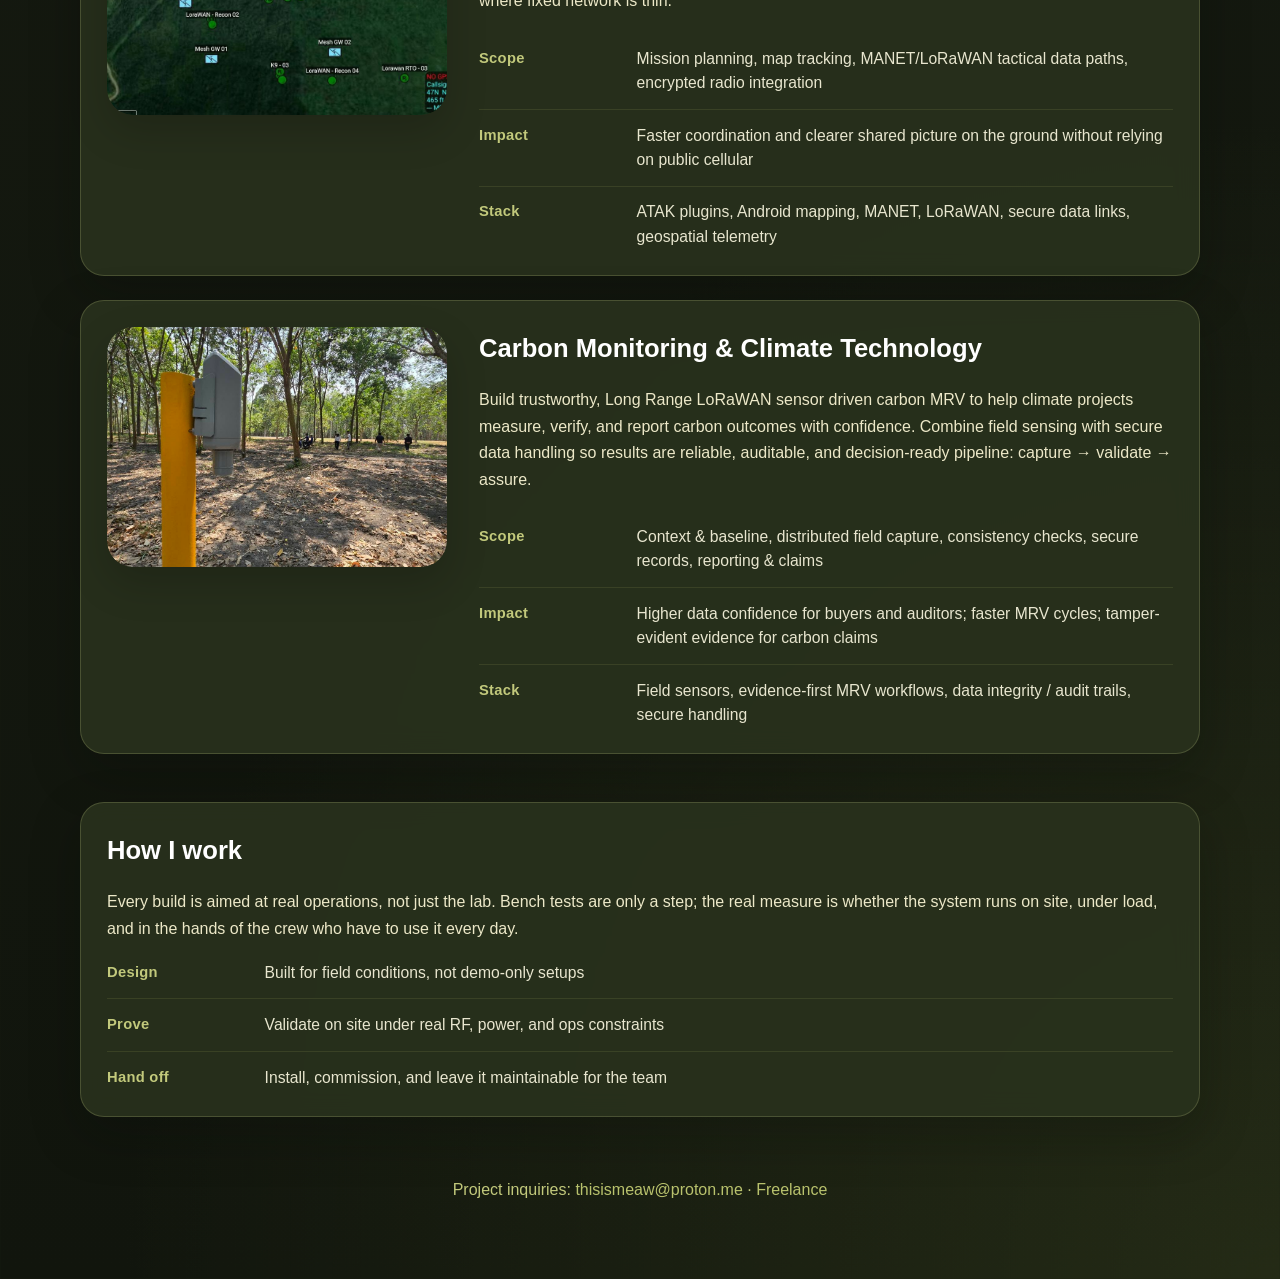
==== commit a2257d51: "Add Overwatch as first portfolio project and Cloudflare analytics" ====
--- a/portfolio.html
+++ b/portfolio.html
@@ -31,6 +31,26 @@
       <section class="section">
         <div class="project-grid">
           <div class="card card-horizontal">
+            <a class="card-image-link" href="assets/images/overwatch.png" target="_blank" rel="noreferrer">
+              <img class="card-image" src="assets/images/overwatch.png" alt="Overwatch 3D common operating picture with terrain, contacts, and GeoChat" loading="lazy" decoding="async" />
+            </a>
+            <div class="card-body">
+              <h2>Overwatch</h2>
+              <p>
+                Native Windows 11 common operating picture for small teams — a next-generation battlefield
+                awareness desktop. Live maps, Vulkan 3D terrain, NATO APP-6(E) tracks, GeoChat, video, and
+                encrypted mission folders in one workspace. Runs fully offline from a mission pack; joins the
+                team net over TLS and mesh radios when a link is up.
+              </p>
+              <ul class="details-list">
+                <li><span>Scope</span><span>Native COP, 2D/3D terrain, NATO symbology, live tracks, fire-control planning, mesh radios, war-room projector</span></li>
+                <li><span>Impact</span><span>Shared picture on a laptop or projector wall, including fully offline ops</span></li>
+                <li><span>Stack</span><span>Rust, Win32 / Direct2D / Vulkan, NATO APP-6(E), Meshtastic / Meshcore / Reticulum, AES-256-GCM mission packs</span></li>
+              </ul>
+            </div>
+          </div>
+
+          <div class="card card-horizontal">
             <a class="card-image-link" href="assets/images/peoples-network.jpg" target="_blank" rel="noreferrer">
               <img class="card-image" src="assets/images/peoples-network.jpg" alt="The People's Network gateway deployment" loading="lazy" decoding="async" />
             </a>
@@ -185,5 +205,6 @@
         <p>Project inquiries: <a href="mailto:thisismeaw@proton.me">thisismeaw@proton.me</a> · <a href="services.html">Freelance</a></p>
       </footer>
     </main>
+    <!-- Cloudflare Web Analytics --><script type='module' src='https://static.cloudflareinsights.com/beacon.min.js' data-cf-beacon='{"token": "825c55b2adf44a6ba138a3e7b83cdfe3"}'></script><!-- End Cloudflare Web Analytics -->
   </body>
 </html>
--- a/assets/css/site.css
+++ b/assets/css/site.css
@@ -11,10 +11,15 @@
   --accent: #b9c26d;
   --accent-strong: #7d8a3c;
   --text-muted: #b8b88f;
+  --header-offset: 108px;
 }
 
 * {
   box-sizing: border-box;
+}
+
+html {
+  scroll-padding-top: var(--header-offset);
 }
 
 html, body {
@@ -69,7 +74,6 @@
   max-width: 100%;
 }
 
-/* Photo-style caption under image column only */
 .card-media .image-note,
 .image-note {
   display: block;
@@ -141,10 +145,6 @@
 
 .card-image-link img {
   display: block;
-}
-
-.card-image-link::after {
-  content: "";
 }
 
 .card-image-link {
@@ -219,6 +219,25 @@
   z-index: 10;
 }
 
+.page-freelance .site-header {
+  position: relative;
+  top: auto;
+  z-index: 1;
+  margin-bottom: 56px;
+}
+
+.page-freelance .hero {
+  padding: 12px 0 48px;
+}
+
+.page-freelance .section {
+  margin-top: 72px;
+}
+
+.page-freelance .services-block {
+  padding-top: 8px;
+}
+
 .site-label {
   margin: 0 0 8px;
   color: var(--text-muted);
@@ -301,9 +320,9 @@
   display: grid;
   gap: 18px;
   padding: 28px;
-  border-radius: 28px;
   background: linear-gradient(180deg, rgba(45, 53, 30, 0.95), rgba(23, 29, 16, 0.98));
   border: 1px solid rgba(185, 194, 109, 0.18);
+  border-radius: 28px;
 }
 
 .profile-image {
@@ -332,7 +351,8 @@
   margin: 0;
 }
 
-.hero .hero-actions {
+.hero .hero-actions,
+.card .hero-actions {
   margin-top: 26px;
   display: flex;
   flex-wrap: wrap;
@@ -351,12 +371,73 @@
 .section-subtitle {
   color: var(--text-muted);
   max-width: 820px;
+  margin: 0 0 32px;
 }
 
 .grid {
   display: grid;
   grid-template-columns: repeat(auto-fit, minmax(260px, 1fr));
   gap: 24px;
+}
+
+.service-grid {
+  display: grid;
+  grid-template-columns: repeat(2, minmax(0, 1fr));
+  gap: 28px 32px;
+}
+
+.service-card {
+  display: flex;
+  flex-direction: column;
+  min-height: 100%;
+  padding: 32px;
+  gap: 16px;
+}
+
+.service-card h3 {
+  margin: 0;
+  font-size: 1.28rem;
+  letter-spacing: -0.03em;
+}
+
+.service-card > p {
+  margin: 0;
+  color: var(--text-muted);
+}
+
+.service-meta {
+  margin-top: auto;
+  display: grid;
+  gap: 16px;
+  padding-top: 20px;
+  border-top: 1px solid rgba(185, 194, 109, 0.16);
+}
+
+.service-meta > div {
+  display: grid;
+  gap: 4px;
+}
+
+.meta-label {
+  display: block;
+  color: #c2c97c;
+  font-size: 0.78rem;
+  font-weight: 700;
+  letter-spacing: 0.08em;
+  text-transform: uppercase;
+}
+
+.meta-text {
+  display: block;
+  color: #e8e6cf;
+  font-size: 0.98rem;
+  line-height: 1.55;
+}
+
+.split-grid {
+  display: grid;
+  grid-template-columns: repeat(2, minmax(0, 1fr));
+  gap: 28px 32px;
 }
 
 .card {
@@ -394,7 +475,7 @@
   column-gap: 1.35rem;
   row-gap: 0.25rem;
   align-items: start;
-  padding: 0.7rem 0;
+  padding: 0.85rem 0;
   border-bottom: 1px solid rgba(185, 194, 109, 0.12);
 }
 
@@ -424,7 +505,6 @@
   min-width: 0;
 }
 
-/* Project cards: more air after the description */
 .card-body > .details-list {
   margin-top: 1.35rem;
   padding-top: 0.35rem;
@@ -432,6 +512,13 @@
 
 .card-body > p + .details-list {
   margin-top: 1.5rem;
+}
+
+@media (max-width: 800px) {
+  .service-grid,
+  .split-grid {
+    grid-template-columns: 1fr;
+  }
 }
 
 @media (max-width: 560px) {
@@ -507,6 +594,10 @@
     margin-top: 38px;
   }
 
+  .page-freelance .section {
+    margin-top: 48px;
+  }
+
   .site-header {
     flex-direction: column;
     align-items: flex-start;
@@ -515,4 +606,4 @@
   .hero.with-profile {
     grid-template-columns: 1fr;
   }
-}+}
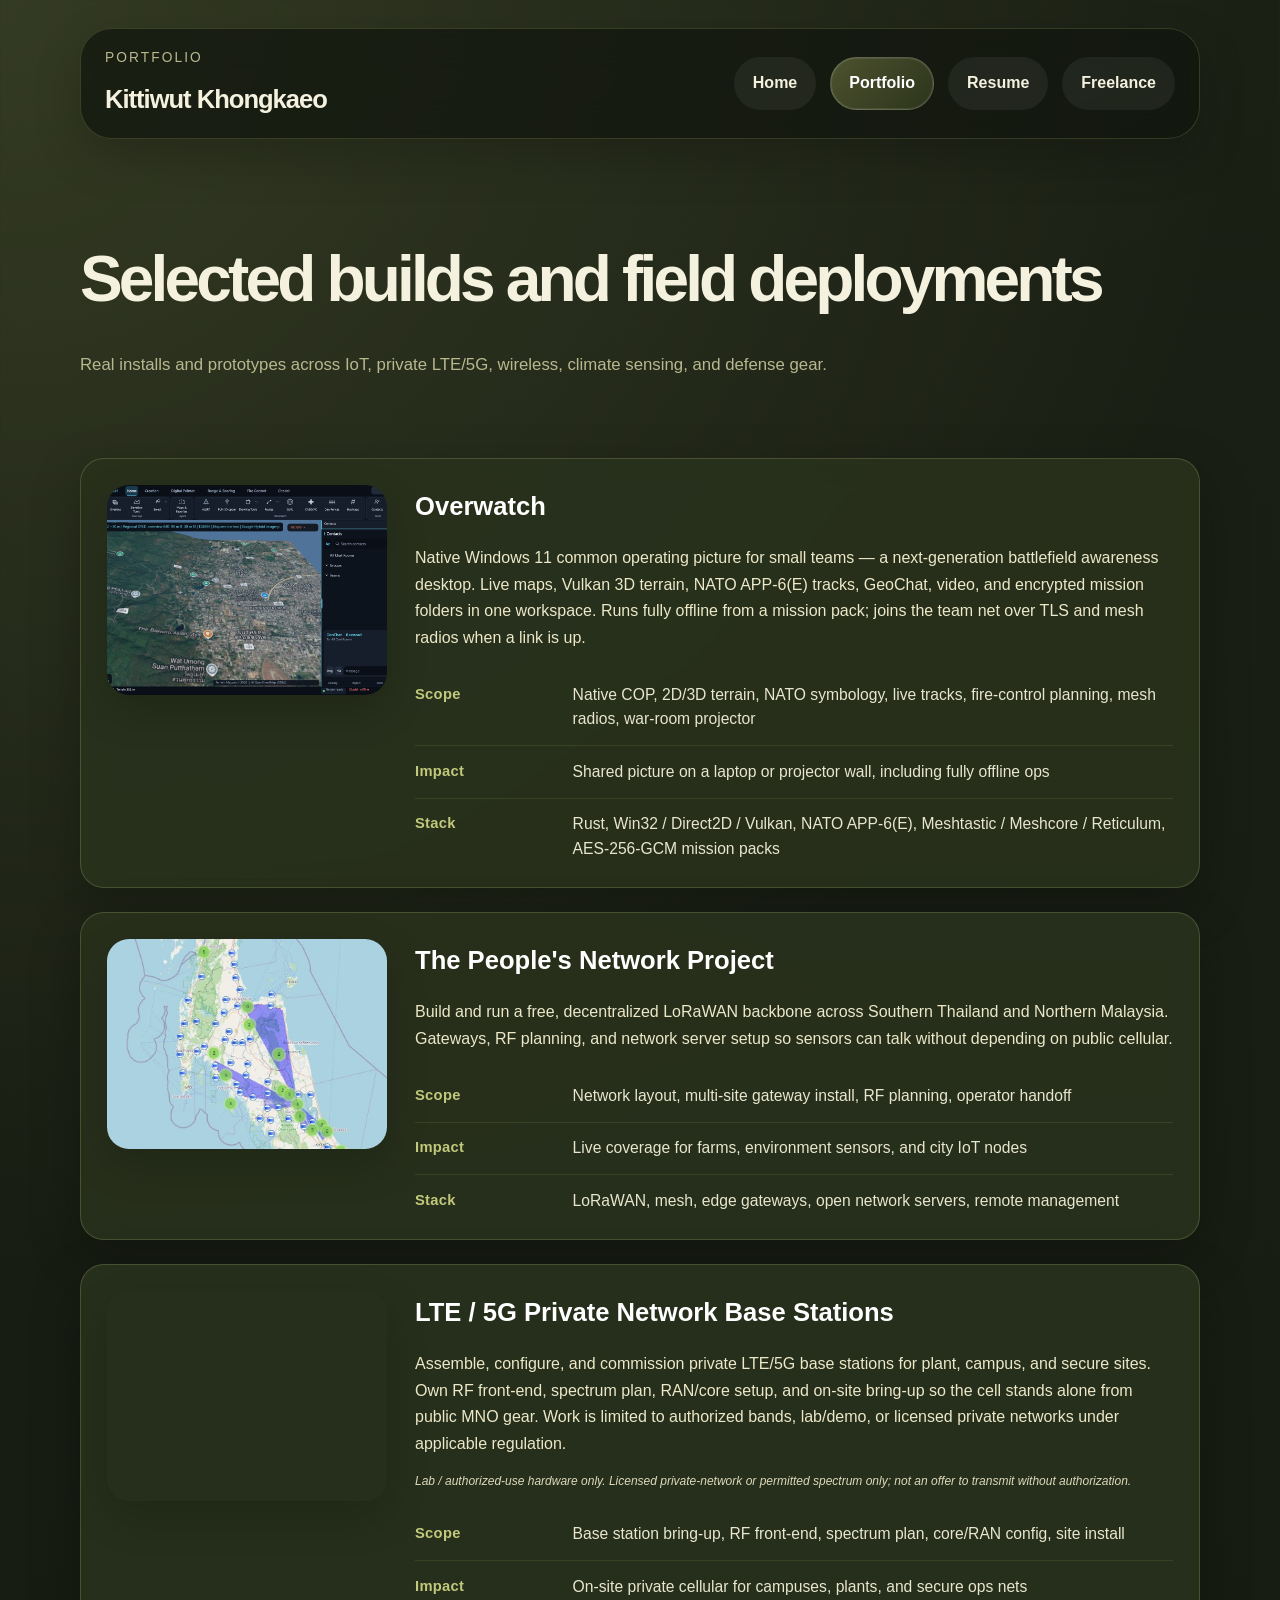
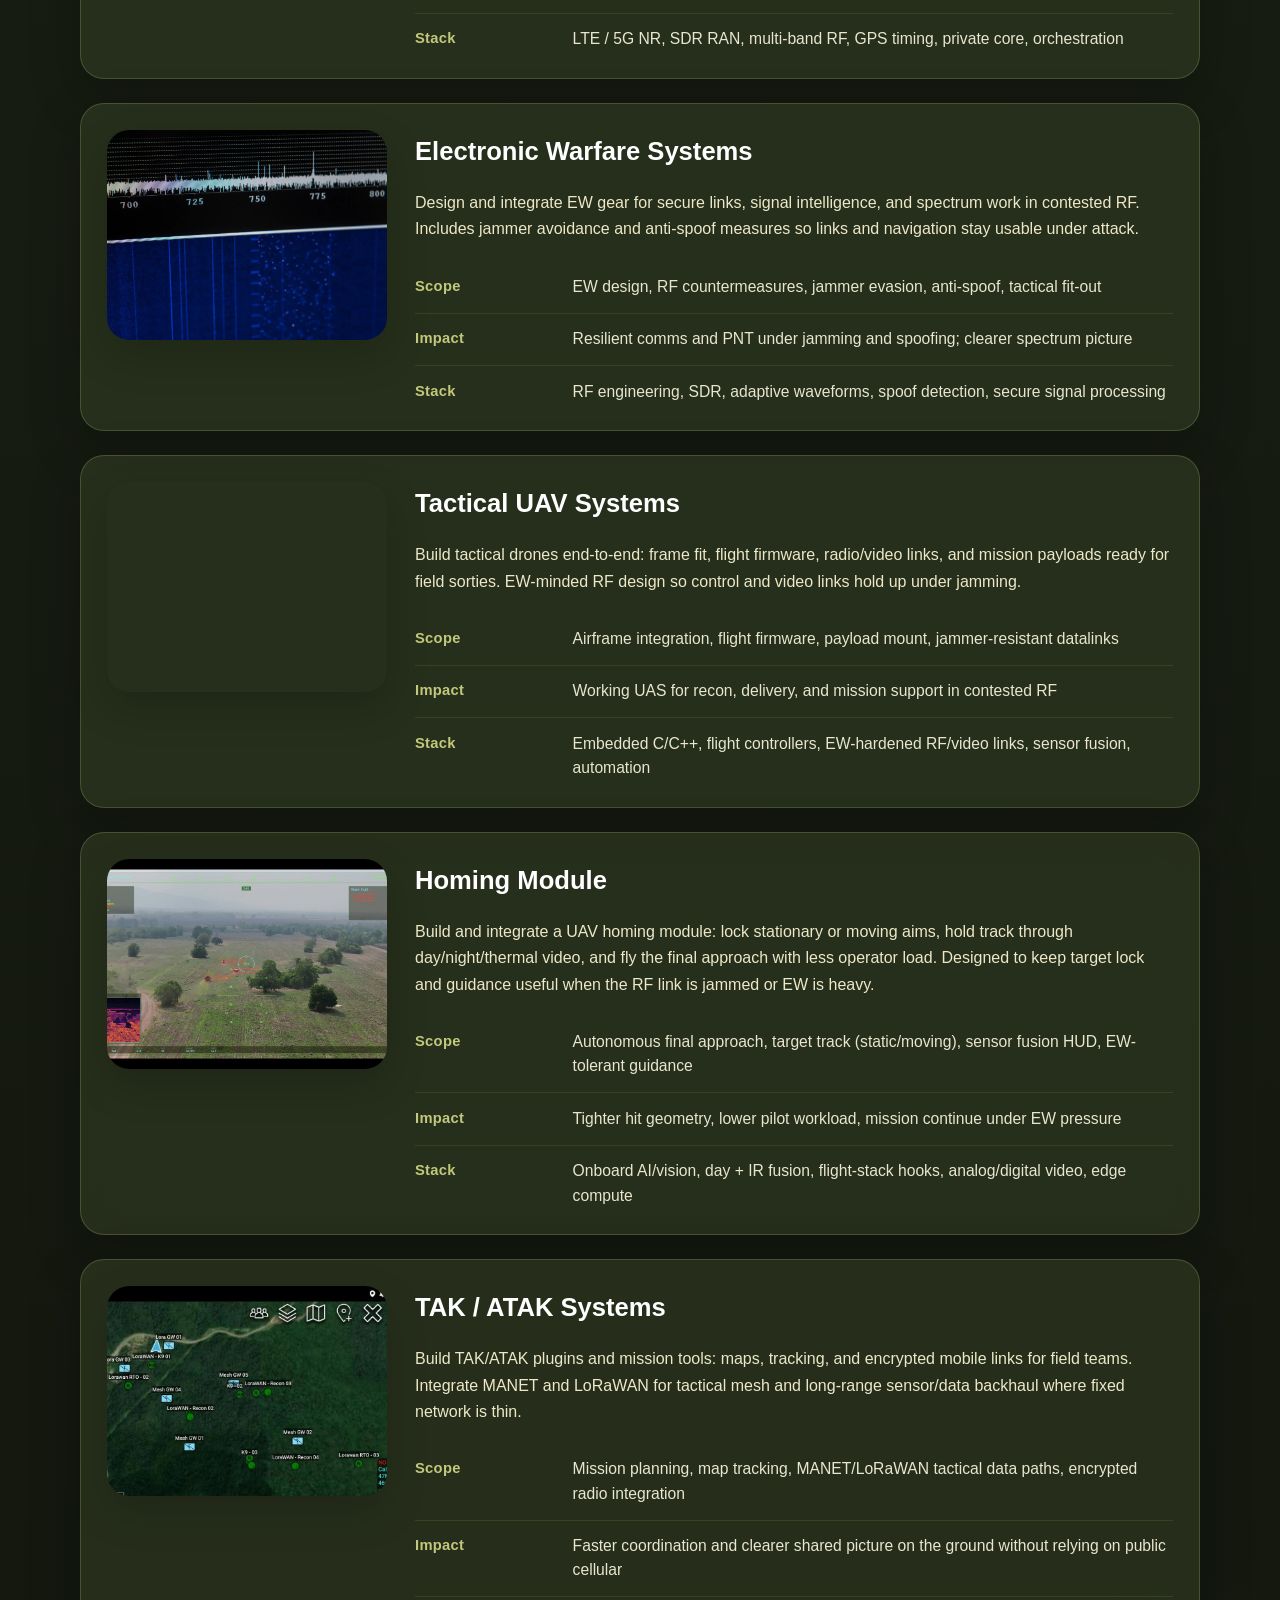
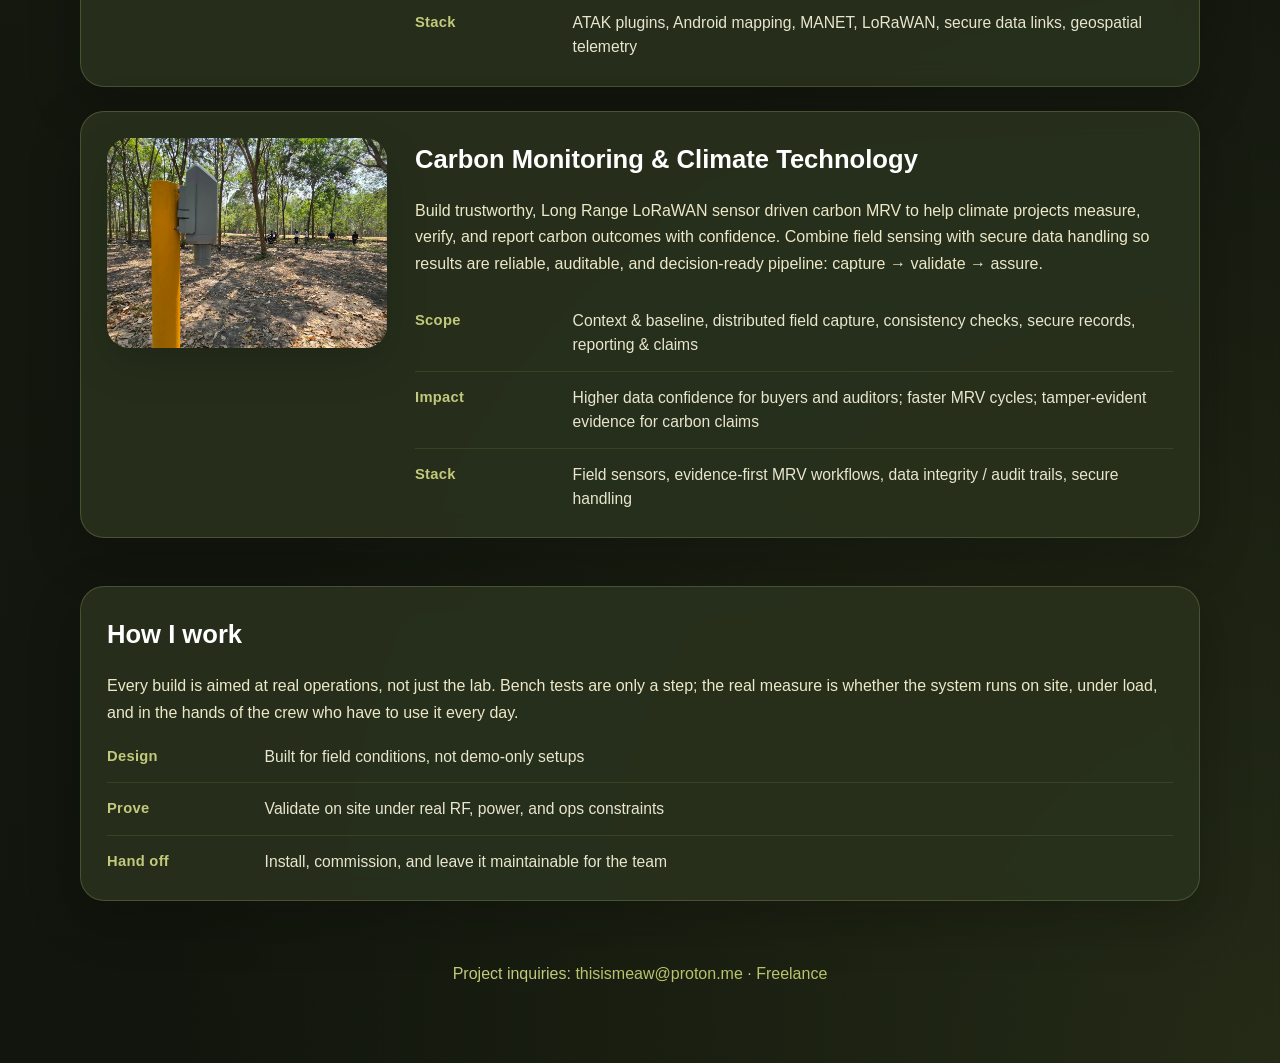
==== commit acf0db0a: "Align portfolio project thumbnails to a consistent 4:3 frame" ====
--- a/portfolio.html
+++ b/portfolio.html
@@ -4,7 +4,7 @@
     <meta charset="UTF-8" />
     <meta name="viewport" content="width=device-width, initial-scale=1.0" />
     <title>Kittiwut Khongkaeo | Portfolio</title>
-    <link rel="stylesheet" href="assets/css/site.css" />
+    <link rel="stylesheet" href="assets/css/site.css?v=4" />
   </head>
   <body>
     <main class="container">
@@ -31,9 +31,11 @@
       <section class="section">
         <div class="project-grid">
           <div class="card card-horizontal">
-            <a class="card-image-link" href="assets/images/overwatch.png" target="_blank" rel="noreferrer">
-              <img class="card-image" src="assets/images/overwatch.png" alt="Overwatch 3D common operating picture with terrain, contacts, and GeoChat" loading="lazy" decoding="async" />
-            </a>
+            <figure class="card-media">
+              <a class="card-image-link" href="assets/images/overwatch.png" target="_blank" rel="noreferrer">
+                <img class="card-image img-focus-terrain" src="assets/images/overwatch.png" alt="Overwatch 3D common operating picture with terrain, contacts, and GeoChat" decoding="async" />
+              </a>
+            </figure>
             <div class="card-body">
               <h2>Overwatch</h2>
               <p>
@@ -51,9 +53,11 @@
           </div>
 
           <div class="card card-horizontal">
-            <a class="card-image-link" href="assets/images/peoples-network.jpg" target="_blank" rel="noreferrer">
-              <img class="card-image" src="assets/images/peoples-network.jpg" alt="The People's Network gateway deployment" loading="lazy" decoding="async" />
-            </a>
+            <figure class="card-media">
+              <a class="card-image-link" href="assets/images/peoples-network.jpg" target="_blank" rel="noreferrer">
+                <img class="card-image img-focus-map" src="assets/images/peoples-network.jpg" alt="The People's Network gateway deployment" decoding="async" />
+              </a>
+            </figure>
             <div class="card-body">
               <h2>The People's Network Project</h2>
               <p>
@@ -71,11 +75,8 @@
           <div class="card card-horizontal">
             <figure class="card-media">
               <a class="card-image-link" href="assets/images/lte-5g-base-station.jpg" target="_blank" rel="noreferrer">
-                <img class="card-image" src="assets/images/lte-5g-base-station.jpg" alt="LTE/5G private network base station hardware (lab / authorized use)" loading="lazy" decoding="async" />
-              </a>
-              <figcaption class="image-note">
-                Lab / authorized-use hardware only. Licensed private-network or permitted spectrum only; not an offer to transmit without authorization.
-              </figcaption>
+                <img class="card-image img-focus-board" src="assets/images/lte-5g-base-station.jpg" alt="LTE/5G private network base station hardware (lab / authorized use)" decoding="async" />
+              </a>
             </figure>
             <div class="card-body">
               <h2>LTE / 5G Private Network Base Stations</h2>
@@ -84,6 +85,9 @@
                 Own RF front-end, spectrum plan, RAN/core setup, and on-site bring-up so the cell stands alone from public MNO gear.
                 Work is limited to authorized bands, lab/demo, or licensed private networks under applicable regulation.
               </p>
+              <p class="image-note">
+                Lab / authorized-use hardware only. Licensed private-network or permitted spectrum only; not an offer to transmit without authorization.
+              </p>
               <ul class="details-list">
                 <li><span>Scope</span><span>Base station bring-up, RF front-end, spectrum plan, core/RAN config, site install</span></li>
                 <li><span>Impact</span><span>On-site private cellular for campuses, plants, and secure ops nets</span></li>
@@ -93,9 +97,11 @@
           </div>
 
           <div class="card card-horizontal">
-            <a class="card-image-link" href="assets/images/ew.jpg" target="_blank" rel="noreferrer">
-              <img class="card-image" src="assets/images/ew.jpg" alt="Electronic warfare RF spectrum display" loading="lazy" decoding="async" />
-            </a>
+            <figure class="card-media">
+              <a class="card-image-link" href="assets/images/ew.jpg" target="_blank" rel="noreferrer">
+                <img class="card-image img-focus-spectrum" src="assets/images/ew.jpg" alt="Electronic warfare RF spectrum display" decoding="async" />
+              </a>
+            </figure>
             <div class="card-body">
               <h2>Electronic Warfare Systems</h2>
               <p>
@@ -111,9 +117,11 @@
           </div>
 
           <div class="card card-horizontal">
-            <a class="card-image-link" href="assets/images/tactical-drone.png" target="_blank" rel="noreferrer">
-              <img class="card-image" src="assets/images/tactical-drone.png" alt="Tactical drone with payload" loading="lazy" decoding="async" />
-            </a>
+            <figure class="card-media">
+              <a class="card-image-link" href="assets/images/tactical-drone.png" target="_blank" rel="noreferrer">
+                <img class="card-image img-focus-drone" src="assets/images/tactical-drone.png" alt="Tactical drone with payload" decoding="async" />
+              </a>
+            </figure>
             <div class="card-body">
               <h2>Tactical UAV Systems</h2>
               <p>
@@ -129,9 +137,11 @@
           </div>
 
           <div class="card card-horizontal">
-            <a class="card-image-link" href="assets/images/drone-targeting.png" target="_blank" rel="noreferrer">
-              <img class="card-image" src="assets/images/drone-targeting.png" alt="AI-guided UAV targeting HUD with day and thermal fusion" loading="lazy" decoding="async" />
-            </a>
+            <figure class="card-media">
+              <a class="card-image-link" href="assets/images/drone-targeting.png" target="_blank" rel="noreferrer">
+                <img class="card-image img-focus-hud" src="assets/images/drone-targeting.png" alt="AI-guided UAV targeting HUD with day and thermal fusion" decoding="async" />
+              </a>
+            </figure>
             <div class="card-body">
               <h2>Homing Module</h2>
               <p>
@@ -148,9 +158,11 @@
           </div>
 
           <div class="card card-horizontal">
-            <a class="card-image-link" href="assets/images/atak.jpg" target="_blank" rel="noreferrer">
-              <img class="card-image" src="assets/images/atak.jpg" alt="TAK/ATAK tactical map display" loading="lazy" decoding="async" />
-            </a>
+            <figure class="card-media">
+              <a class="card-image-link" href="assets/images/atak.jpg" target="_blank" rel="noreferrer">
+                <img class="card-image img-focus-atak" src="assets/images/atak.jpg" alt="TAK/ATAK tactical map display" decoding="async" />
+              </a>
+            </figure>
             <div class="card-body">
               <h2>TAK / ATAK Systems</h2>
               <p>
@@ -166,9 +178,11 @@
           </div>
 
           <div class="card card-horizontal">
-            <a class="card-image-link" href="assets/images/co2proj.jpg" target="_blank" rel="noreferrer">
-              <img class="card-image" src="assets/images/co2proj.jpg" alt="CO2 monitoring sensor hardware" loading="lazy" decoding="async" />
-            </a>
+            <figure class="card-media">
+              <a class="card-image-link" href="assets/images/co2proj.jpg" target="_blank" rel="noreferrer">
+                <img class="card-image img-focus-sensor" src="assets/images/co2proj.jpg" alt="CO2 monitoring sensor hardware" decoding="async" />
+              </a>
+            </figure>
             <div class="card-body">
               <h2>Carbon Monitoring &amp; Climate Technology</h2>
               <p>
--- a/assets/css/site.css
+++ b/assets/css/site.css
@@ -48,16 +48,16 @@
 
 .card.card-horizontal {
   display: grid;
-  grid-template-columns: minmax(260px, 340px) minmax(0, 1fr);
-  gap: 28px 32px;
+  grid-template-columns: 280px minmax(0, 1fr);
+  gap: 24px 28px;
   align-items: start;
 }
 
 .card.card-horizontal .card-image-link,
 .card.card-horizontal .card-media,
 .card.card-horizontal .card-side {
-  width: 100%;
-  max-width: none;
+  width: 280px;
+  max-width: 100%;
   min-width: 0;
 }
 
@@ -78,7 +78,7 @@
 .image-note {
   display: block;
   margin: 0;
-  padding: 0 4px;
+  padding: 0;
   width: 100%;
   box-sizing: border-box;
   font-size: 0.75rem;
@@ -89,18 +89,43 @@
   opacity: 0.92;
 }
 
+.card-body > .image-note {
+  margin-top: 0.85rem;
+}
+
 .card.card-horizontal .card-body {
   min-width: 0;
 }
 
-.card.card-horizontal .card-image {
+.card.card-horizontal .card-image-link {
+  position: relative;
+  display: block;
+  aspect-ratio: 4 / 3;
+  height: auto;
+  border-radius: 22px;
+  overflow: hidden;
+}
+
+.card.card-horizontal .card-image,
+.card.card-horizontal .card-image-link img {
+  position: absolute;
+  inset: 0;
   width: 100%;
-  height: 240px;
-  margin-bottom: 0;
-  border-radius: 26px;
+  height: 100%;
+  margin: 0;
+  border-radius: 0;
   object-fit: cover;
   object-position: center;
 }
+
+.img-focus-terrain { object-position: center 42%; }
+.img-focus-map { object-position: center 58%; }
+.img-focus-board { object-position: center 48%; }
+.img-focus-spectrum { object-position: center 32%; }
+.img-focus-drone { object-position: center 46%; }
+.img-focus-hud { object-position: center 52%; }
+.img-focus-atak { object-position: center 48%; }
+.img-focus-sensor { object-position: 12% 42%; }
 
 .card-side {
   display: flex;
@@ -156,8 +181,10 @@
     grid-template-columns: 1fr;
   }
 
-  .card.card-horizontal .card-image {
-    height: 220px;
+  .card.card-horizontal .card-image-link,
+  .card.card-horizontal .card-media,
+  .card.card-horizontal .card-side {
+    width: 100%;
   }
 }
 
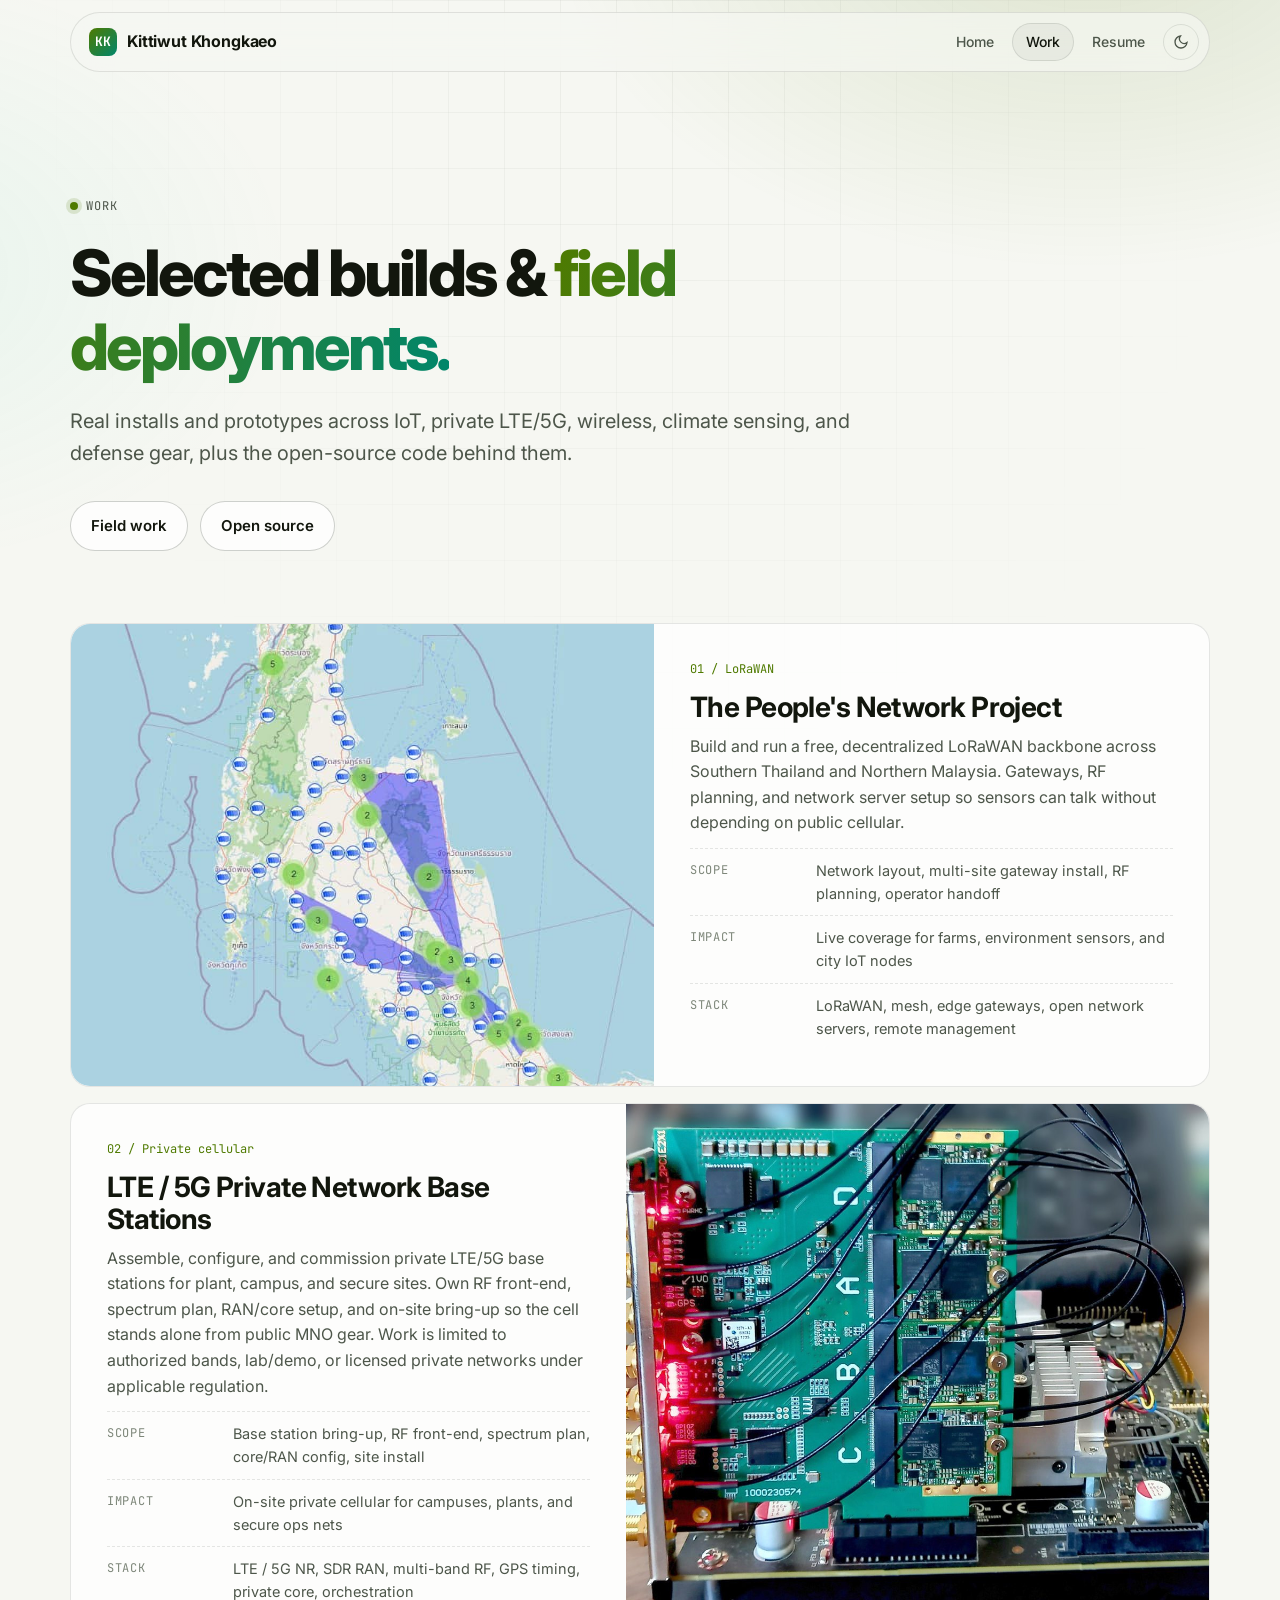
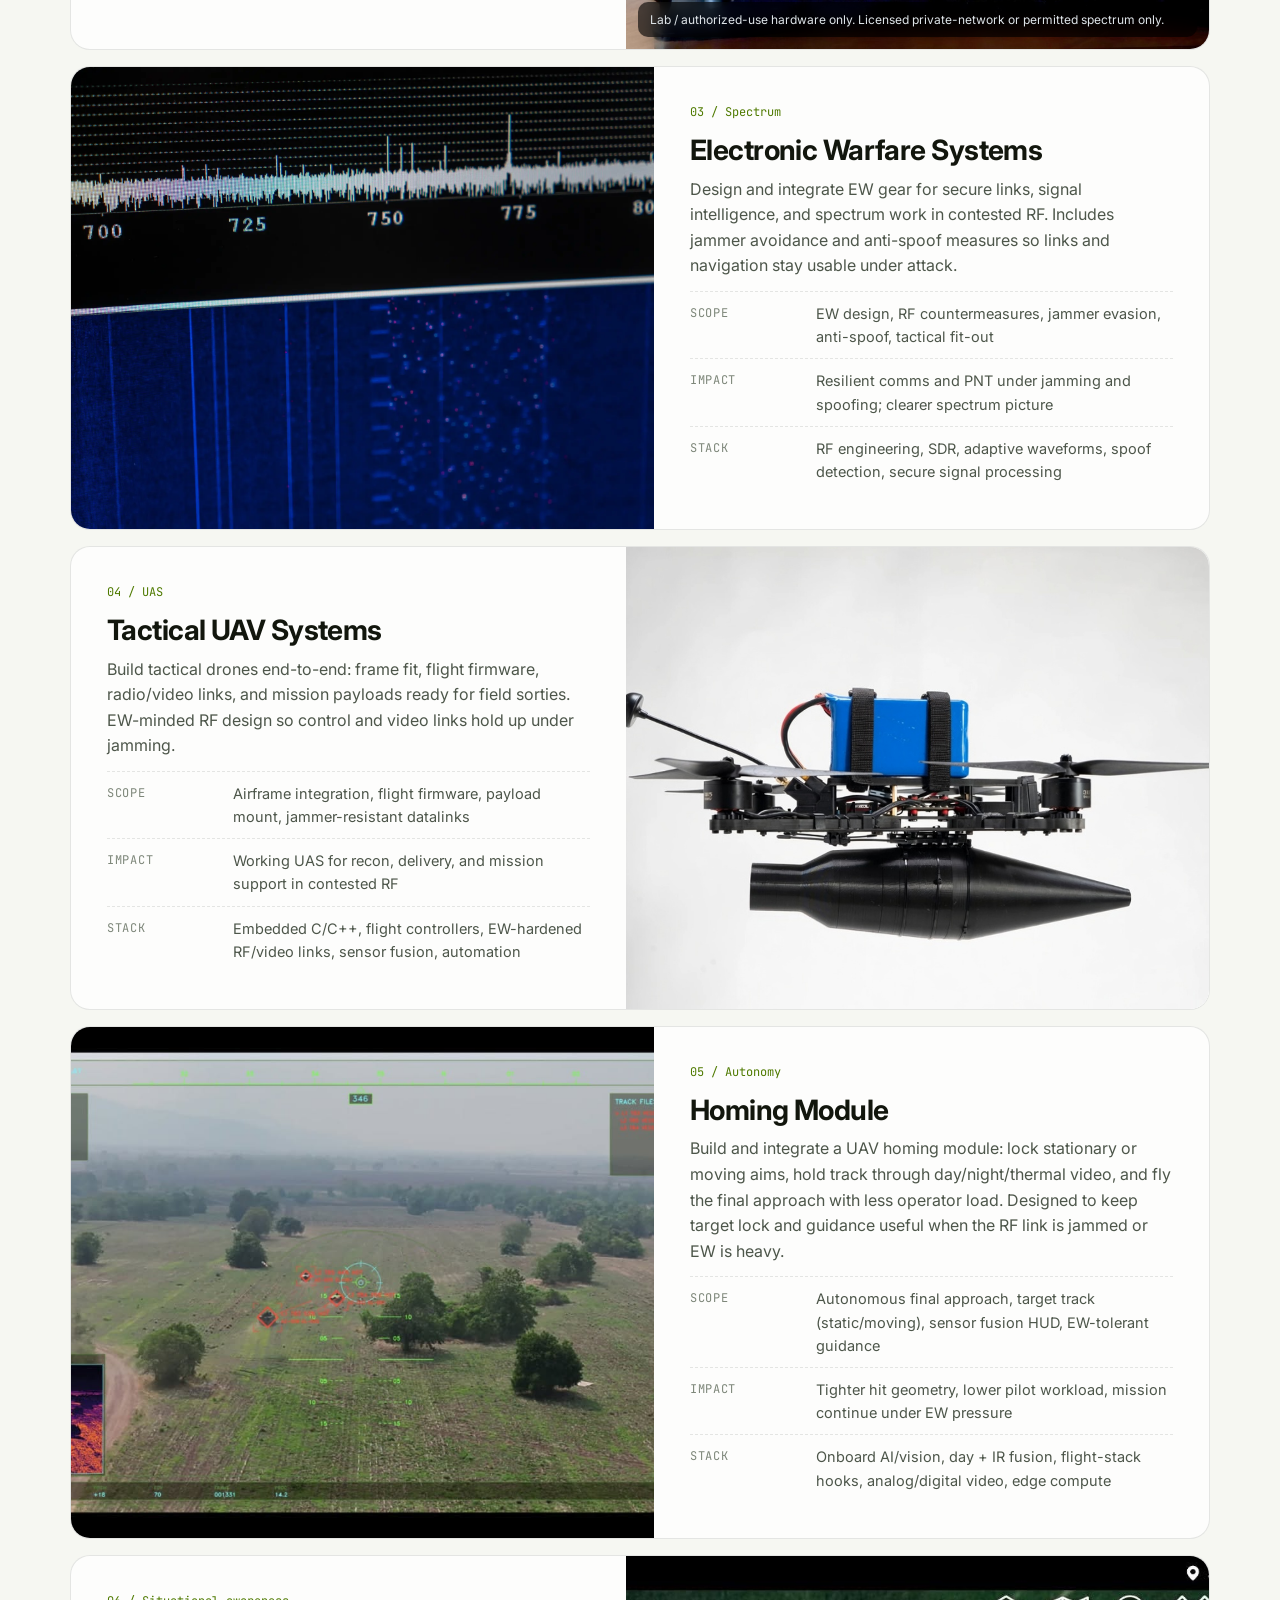
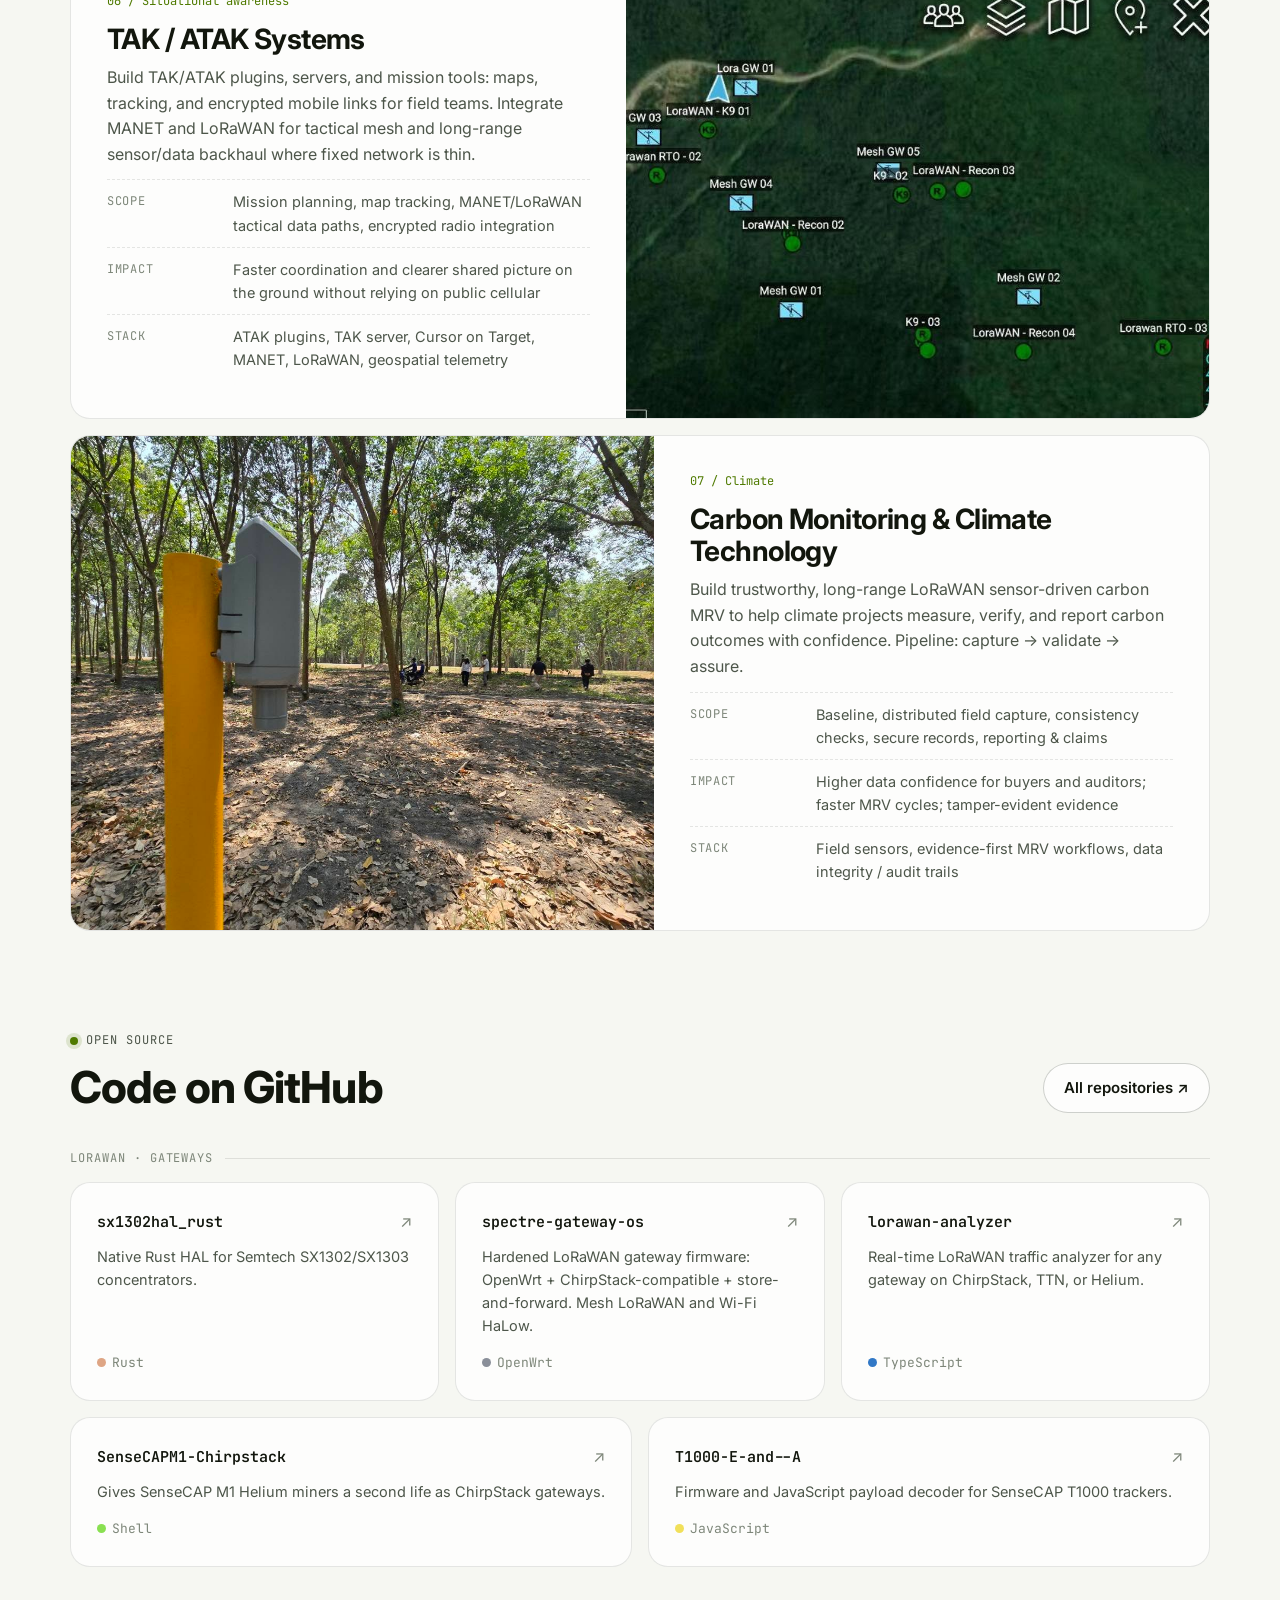
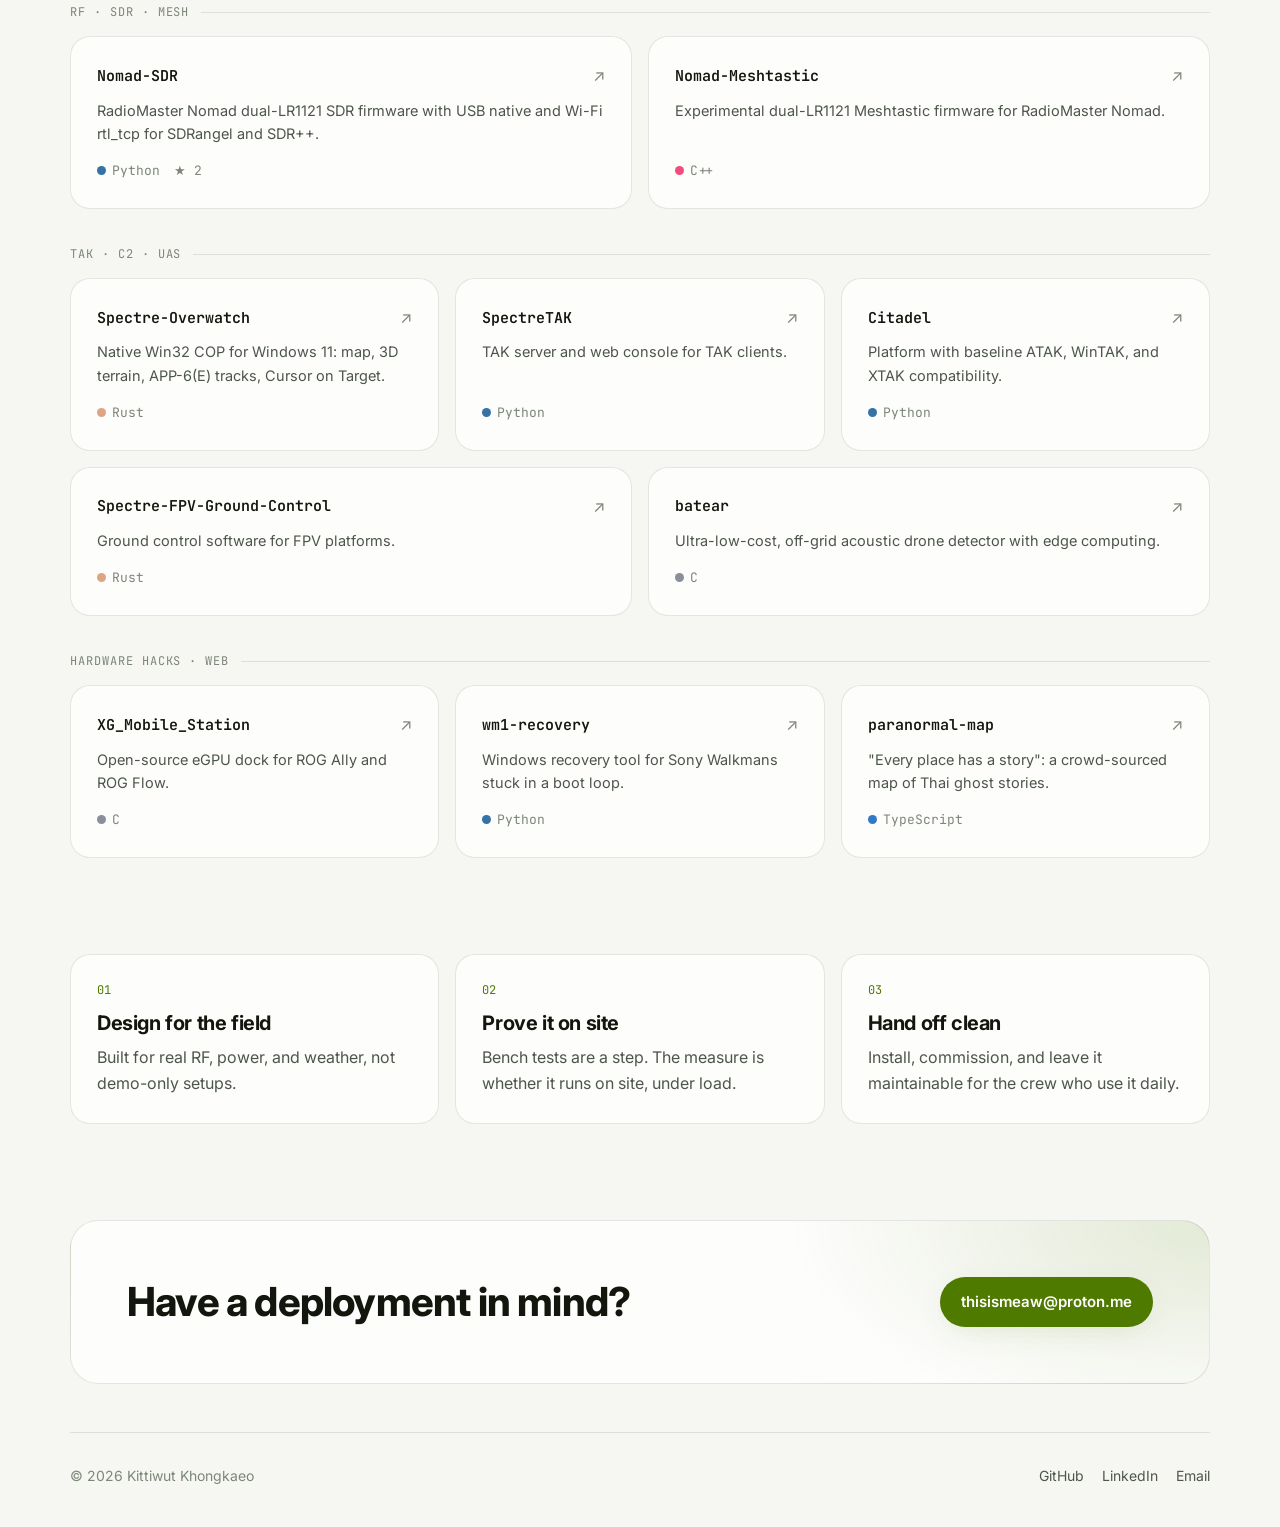
==== commit 11fde7df: "Redesign site with modern UI and add open-source projects Co-Authored-By: Claude Opus 5.5 <noreply@a" ====
--- a/portfolio.html
+++ b/portfolio.html
@@ -3,222 +3,291 @@
   <head>
     <meta charset="UTF-8" />
     <meta name="viewport" content="width=device-width, initial-scale=1.0" />
-    <title>Kittiwut Khongkaeo | Portfolio</title>
-    <link rel="stylesheet" href="assets/css/site.css?v=4" />
+    <title>Work · Kittiwut Khongkaeo</title>
+    <meta name="description" content="Selected field deployments and open-source projects: LoRaWAN, private LTE/5G, SDR, UAV, TAK and climate tech." />
+    <meta name="theme-color" content="#07090c" />
+    <script>try{var t=localStorage.getItem("theme");if(t)document.documentElement.setAttribute("data-theme",t)}catch(e){}</script>
+    <link rel="preconnect" href="https://fonts.googleapis.com" />
+    <link rel="preconnect" href="https://fonts.gstatic.com" crossorigin />
+    <link href="https://fonts.googleapis.com/css2?family=Inter:wght@400;500;600;700;800&family=JetBrains+Mono:wght@400;600&display=swap" rel="stylesheet" />
+    <link rel="stylesheet" href="assets/css/site.css" />
   </head>
   <body>
+    <nav class="nav" aria-label="Main">
+      <div class="nav-inner">
+        <a class="brand" href="index.html"><span class="brand-mark">KK</span><span class="brand-name">Kittiwut Khongkaeo</span></a>
+        <div class="nav-links">
+          <a href="index.html">Home</a>
+          <a href="portfolio.html" aria-current="page">Work</a>
+          <a href="resume.html">Resume</a>
+          <button class="theme-toggle" type="button" aria-label="Toggle color theme">
+            <svg viewBox="0 0 24 24" fill="none" stroke="currentColor" stroke-width="2" stroke-linecap="round"><path d="M21 12.8A9 9 0 1 1 11.2 3a7 7 0 0 0 9.8 9.8z"/></svg>
+          </button>
+        </div>
+      </div>
+    </nav>
+
     <main class="container">
-      <header class="site-header">
-        <div>
-          <p class="site-label">Portfolio</p>
-          <h1 class="site-title">Kittiwut Khongkaeo</h1>
-        </div>
-        <nav class="nav-links">
-          <a href="index.html">Home</a>
-          <a href="portfolio.html" class="active" aria-current="page">Portfolio</a>
-          <a href="resume.html">Resume</a>
-          <a href="services.html">Freelance</a>
-        </nav>
-      </header>
-
-      <section class="hero compact">
-        <h1>Selected builds and field deployments</h1>
-        <p>
-          Real installs and prototypes across IoT, private LTE/5G, wireless, climate sensing, and defense gear.
-        </p>
+      <section class="hero compact reveal">
+        <span class="eyebrow">Work</span>
+        <h1>Selected builds &amp; <span class="grad">field deployments.</span></h1>
+        <p class="lead">Real installs and prototypes across IoT, private LTE/5G, wireless, climate sensing, and defense gear, plus the open-source code behind them.</p>
+        <div class="actions">
+          <a class="btn btn-ghost" href="#field">Field work</a>
+          <a class="btn btn-ghost" href="#open-source">Open source</a>
+        </div>
+      </section>
+
+      <section id="field" class="stack-list">
+        <article class="card project reveal">
+          <figure class="project-media" style="margin:0">
+            <a href="assets/images/peoples-network.jpg" target="_blank" rel="noreferrer"><img src="assets/images/peoples-network.jpg" alt="The People's Network gateway deployment" loading="lazy" decoding="async" /></a>
+          </figure>
+          <div class="project-body">
+            <span class="project-index">01 / LoRaWAN</span>
+            <h3>The People's Network Project</h3>
+            <p>Build and run a free, decentralized LoRaWAN backbone across Southern Thailand and Northern Malaysia. Gateways, RF planning, and network server setup so sensors can talk without depending on public cellular.</p>
+            <ul class="kv">
+              <li><span>Scope</span><span>Network layout, multi-site gateway install, RF planning, operator handoff</span></li>
+              <li><span>Impact</span><span>Live coverage for farms, environment sensors, and city IoT nodes</span></li>
+              <li><span>Stack</span><span>LoRaWAN, mesh, edge gateways, open network servers, remote management</span></li>
+            </ul>
+          </div>
+        </article>
+
+        <article class="card project reveal">
+          <figure class="project-media" style="margin:0">
+            <a href="assets/images/lte-5g-base-station.jpg" target="_blank" rel="noreferrer"><img src="assets/images/lte-5g-base-station.jpg" alt="LTE/5G private network base station hardware (lab / authorized use)" loading="lazy" decoding="async" /></a>
+            <figcaption>Lab / authorized-use hardware only. Licensed private-network or permitted spectrum only.</figcaption>
+          </figure>
+          <div class="project-body">
+            <span class="project-index">02 / Private cellular</span>
+            <h3>LTE / 5G Private Network Base Stations</h3>
+            <p>Assemble, configure, and commission private LTE/5G base stations for plant, campus, and secure sites. Own RF front-end, spectrum plan, RAN/core setup, and on-site bring-up so the cell stands alone from public MNO gear. Work is limited to authorized bands, lab/demo, or licensed private networks under applicable regulation.</p>
+            <ul class="kv">
+              <li><span>Scope</span><span>Base station bring-up, RF front-end, spectrum plan, core/RAN config, site install</span></li>
+              <li><span>Impact</span><span>On-site private cellular for campuses, plants, and secure ops nets</span></li>
+              <li><span>Stack</span><span>LTE / 5G NR, SDR RAN, multi-band RF, GPS timing, private core, orchestration</span></li>
+            </ul>
+          </div>
+        </article>
+
+        <article class="card project reveal">
+          <figure class="project-media" style="margin:0">
+            <a href="assets/images/ew.jpg" target="_blank" rel="noreferrer"><img src="assets/images/ew.jpg" alt="Electronic warfare RF spectrum display" loading="lazy" decoding="async" /></a>
+          </figure>
+          <div class="project-body">
+            <span class="project-index">03 / Spectrum</span>
+            <h3>Electronic Warfare Systems</h3>
+            <p>Design and integrate EW gear for secure links, signal intelligence, and spectrum work in contested RF. Includes jammer avoidance and anti-spoof measures so links and navigation stay usable under attack.</p>
+            <ul class="kv">
+              <li><span>Scope</span><span>EW design, RF countermeasures, jammer evasion, anti-spoof, tactical fit-out</span></li>
+              <li><span>Impact</span><span>Resilient comms and PNT under jamming and spoofing; clearer spectrum picture</span></li>
+              <li><span>Stack</span><span>RF engineering, SDR, adaptive waveforms, spoof detection, secure signal processing</span></li>
+            </ul>
+          </div>
+        </article>
+
+        <article class="card project reveal">
+          <figure class="project-media" style="margin:0">
+            <a href="assets/images/tactical-drone.png" target="_blank" rel="noreferrer"><img src="assets/images/tactical-drone.png" alt="Tactical drone with payload" loading="lazy" decoding="async" /></a>
+          </figure>
+          <div class="project-body">
+            <span class="project-index">04 / UAS</span>
+            <h3>Tactical UAV Systems</h3>
+            <p>Build tactical drones end-to-end: frame fit, flight firmware, radio/video links, and mission payloads ready for field sorties. EW-minded RF design so control and video links hold up under jamming.</p>
+            <ul class="kv">
+              <li><span>Scope</span><span>Airframe integration, flight firmware, payload mount, jammer-resistant datalinks</span></li>
+              <li><span>Impact</span><span>Working UAS for recon, delivery, and mission support in contested RF</span></li>
+              <li><span>Stack</span><span>Embedded C/C++, flight controllers, EW-hardened RF/video links, sensor fusion, automation</span></li>
+            </ul>
+          </div>
+        </article>
+
+        <article class="card project reveal">
+          <figure class="project-media" style="margin:0">
+            <a href="assets/images/drone-targeting.png" target="_blank" rel="noreferrer"><img src="assets/images/drone-targeting.png" alt="AI-guided UAV targeting HUD with day and thermal fusion" loading="lazy" decoding="async" /></a>
+          </figure>
+          <div class="project-body">
+            <span class="project-index">05 / Autonomy</span>
+            <h3>Homing Module</h3>
+            <p>Build and integrate a UAV homing module: lock stationary or moving aims, hold track through day/night/thermal video, and fly the final approach with less operator load. Designed to keep target lock and guidance useful when the RF link is jammed or EW is heavy.</p>
+            <ul class="kv">
+              <li><span>Scope</span><span>Autonomous final approach, target track (static/moving), sensor fusion HUD, EW-tolerant guidance</span></li>
+              <li><span>Impact</span><span>Tighter hit geometry, lower pilot workload, mission continue under EW pressure</span></li>
+              <li><span>Stack</span><span>Onboard AI/vision, day + IR fusion, flight-stack hooks, analog/digital video, edge compute</span></li>
+            </ul>
+          </div>
+        </article>
+
+        <article class="card project reveal">
+          <figure class="project-media" style="margin:0">
+            <a href="assets/images/atak.jpg" target="_blank" rel="noreferrer"><img src="assets/images/atak.jpg" alt="TAK/ATAK tactical map display" loading="lazy" decoding="async" /></a>
+          </figure>
+          <div class="project-body">
+            <span class="project-index">06 / Situational awareness</span>
+            <h3>TAK / ATAK Systems</h3>
+            <p>Build TAK/ATAK plugins, servers, and mission tools: maps, tracking, and encrypted mobile links for field teams. Integrate MANET and LoRaWAN for tactical mesh and long-range sensor/data backhaul where fixed network is thin.</p>
+            <ul class="kv">
+              <li><span>Scope</span><span>Mission planning, map tracking, MANET/LoRaWAN tactical data paths, encrypted radio integration</span></li>
+              <li><span>Impact</span><span>Faster coordination and clearer shared picture on the ground without relying on public cellular</span></li>
+              <li><span>Stack</span><span>ATAK plugins, TAK server, Cursor on Target, MANET, LoRaWAN, geospatial telemetry</span></li>
+            </ul>
+          </div>
+        </article>
+
+        <article class="card project reveal">
+          <figure class="project-media" style="margin:0">
+            <a href="assets/images/co2proj.jpg" target="_blank" rel="noreferrer"><img src="assets/images/co2proj.jpg" alt="CO2 monitoring sensor hardware" loading="lazy" decoding="async" /></a>
+          </figure>
+          <div class="project-body">
+            <span class="project-index">07 / Climate</span>
+            <h3>Carbon Monitoring &amp; Climate Technology</h3>
+            <p>Build trustworthy, long-range LoRaWAN sensor-driven carbon MRV to help climate projects measure, verify, and report carbon outcomes with confidence. Pipeline: capture → validate → assure.</p>
+            <ul class="kv">
+              <li><span>Scope</span><span>Baseline, distributed field capture, consistency checks, secure records, reporting &amp; claims</span></li>
+              <li><span>Impact</span><span>Higher data confidence for buyers and auditors; faster MRV cycles; tamper-evident evidence</span></li>
+              <li><span>Stack</span><span>Field sensors, evidence-first MRV workflows, data integrity / audit trails</span></li>
+            </ul>
+          </div>
+        </article>
+      </section>
+
+      <section id="open-source" class="section">
+        <div class="section-head reveal">
+          <div>
+            <span class="eyebrow">Open source</span>
+            <h2>Code on GitHub</h2>
+          </div>
+          <a class="btn btn-ghost" href="https://github.com/hereismeaw?tab=repositories" target="_blank" rel="noreferrer">All repositories ↗</a>
+        </div>
+
+        <p class="group-label">LoRaWAN · gateways</p>
+        <div class="bento">
+          <a class="card repo span-2 reveal" href="https://github.com/hereismeaw/sx1302hal_rust" target="_blank" rel="noreferrer">
+            <div class="repo-top"><span class="repo-name">sx1302hal_rust</span><span class="repo-arrow">↗</span></div>
+            <p>Native Rust HAL for Semtech SX1302/SX1303 concentrators.</p>
+            <div class="repo-meta"><span class="lang rust">Rust</span></div>
+          </a>
+          <a class="card repo span-2 reveal" href="https://github.com/hereismeaw/spectre-gateway-os" target="_blank" rel="noreferrer">
+            <div class="repo-top"><span class="repo-name">spectre-gateway-os</span><span class="repo-arrow">↗</span></div>
+            <p>Hardened LoRaWAN gateway firmware: OpenWrt + ChirpStack-compatible + store-and-forward. Mesh LoRaWAN and Wi-Fi HaLow.</p>
+            <div class="repo-meta"><span class="lang c">OpenWrt</span></div>
+          </a>
+          <a class="card repo span-2 reveal" href="https://github.com/hereismeaw/lorawan-analyzer" target="_blank" rel="noreferrer">
+            <div class="repo-top"><span class="repo-name">lorawan-analyzer</span><span class="repo-arrow">↗</span></div>
+            <p>Real-time LoRaWAN traffic analyzer for any gateway on ChirpStack, TTN, or Helium.</p>
+            <div class="repo-meta"><span class="lang ts">TypeScript</span></div>
+          </a>
+          <a class="card repo span-3 reveal" href="https://github.com/hereismeaw/SenseCAPM1-Chirpstack" target="_blank" rel="noreferrer">
+            <div class="repo-top"><span class="repo-name">SenseCAPM1-Chirpstack</span><span class="repo-arrow">↗</span></div>
+            <p>Gives SenseCAP M1 Helium miners a second life as ChirpStack gateways.</p>
+            <div class="repo-meta"><span class="lang sh">Shell</span></div>
+          </a>
+          <a class="card repo span-3 reveal" href="https://github.com/hereismeaw/T1000-E-and--A" target="_blank" rel="noreferrer">
+            <div class="repo-top"><span class="repo-name">T1000-E-and--A</span><span class="repo-arrow">↗</span></div>
+            <p>Firmware and JavaScript payload decoder for SenseCAP T1000 trackers.</p>
+            <div class="repo-meta"><span class="lang js">JavaScript</span></div>
+          </a>
+        </div>
+
+        <p class="group-label">RF · SDR · mesh</p>
+        <div class="bento">
+          <a class="card repo span-3 reveal" href="https://github.com/hereismeaw/Nomad-SDR" target="_blank" rel="noreferrer">
+            <div class="repo-top"><span class="repo-name">Nomad-SDR</span><span class="repo-arrow">↗</span></div>
+            <p>RadioMaster Nomad dual-LR1121 SDR firmware with USB native and Wi-Fi rtl_tcp for SDRangel and SDR++.</p>
+            <div class="repo-meta"><span class="lang py">Python</span><span>★ 2</span></div>
+          </a>
+          <a class="card repo span-3 reveal" href="https://github.com/hereismeaw/Nomad-Meshtastic" target="_blank" rel="noreferrer">
+            <div class="repo-top"><span class="repo-name">Nomad-Meshtastic</span><span class="repo-arrow">↗</span></div>
+            <p>Experimental dual-LR1121 Meshtastic firmware for RadioMaster Nomad.</p>
+            <div class="repo-meta"><span class="lang cpp">C++</span></div>
+          </a>
+        </div>
+
+        <p class="group-label">TAK · C2 · UAS</p>
+        <div class="bento">
+          <a class="card repo span-2 reveal" href="https://github.com/hereismeaw/Spectre-Overwatch" target="_blank" rel="noreferrer">
+            <div class="repo-top"><span class="repo-name">Spectre-Overwatch</span><span class="repo-arrow">↗</span></div>
+            <p>Native Win32 COP for Windows 11: map, 3D terrain, APP-6(E) tracks, Cursor on Target.</p>
+            <div class="repo-meta"><span class="lang rust">Rust</span></div>
+          </a>
+          <a class="card repo span-2 reveal" href="https://github.com/hereismeaw/SpectreTAK" target="_blank" rel="noreferrer">
+            <div class="repo-top"><span class="repo-name">SpectreTAK</span><span class="repo-arrow">↗</span></div>
+            <p>TAK server and web console for TAK clients.</p>
+            <div class="repo-meta"><span class="lang py">Python</span></div>
+          </a>
+          <a class="card repo span-2 reveal" href="https://github.com/hereismeaw/Citadel" target="_blank" rel="noreferrer">
+            <div class="repo-top"><span class="repo-name">Citadel</span><span class="repo-arrow">↗</span></div>
+            <p>Platform with baseline ATAK, WinTAK, and XTAK compatibility.</p>
+            <div class="repo-meta"><span class="lang py">Python</span></div>
+          </a>
+          <a class="card repo span-3 reveal" href="https://github.com/hereismeaw/Spectre-FPV-Ground-Control" target="_blank" rel="noreferrer">
+            <div class="repo-top"><span class="repo-name">Spectre-FPV-Ground-Control</span><span class="repo-arrow">↗</span></div>
+            <p>Ground control software for FPV platforms.</p>
+            <div class="repo-meta"><span class="lang rust">Rust</span></div>
+          </a>
+          <a class="card repo span-3 reveal" href="https://github.com/hereismeaw/batear" target="_blank" rel="noreferrer">
+            <div class="repo-top"><span class="repo-name">batear</span><span class="repo-arrow">↗</span></div>
+            <p>Ultra-low-cost, off-grid acoustic drone detector with edge computing.</p>
+            <div class="repo-meta"><span class="lang c">C</span></div>
+          </a>
+        </div>
+
+        <p class="group-label">Hardware hacks · web</p>
+        <div class="bento">
+          <a class="card repo span-2 reveal" href="https://github.com/hereismeaw/XG_Mobile_Station" target="_blank" rel="noreferrer">
+            <div class="repo-top"><span class="repo-name">XG_Mobile_Station</span><span class="repo-arrow">↗</span></div>
+            <p>Open-source eGPU dock for ROG Ally and ROG Flow.</p>
+            <div class="repo-meta"><span class="lang c">C</span></div>
+          </a>
+          <a class="card repo span-2 reveal" href="https://github.com/hereismeaw/wm1-recovery" target="_blank" rel="noreferrer">
+            <div class="repo-top"><span class="repo-name">wm1-recovery</span><span class="repo-arrow">↗</span></div>
+            <p>Windows recovery tool for Sony Walkmans stuck in a boot loop.</p>
+            <div class="repo-meta"><span class="lang py">Python</span></div>
+          </a>
+          <a class="card repo span-2 reveal" href="https://github.com/hereismeaw/paranormal-map" target="_blank" rel="noreferrer">
+            <div class="repo-top"><span class="repo-name">paranormal-map</span><span class="repo-arrow">↗</span></div>
+            <p>"Every place has a story": a crowd-sourced map of Thai ghost stories.</p>
+            <div class="repo-meta"><span class="lang ts">TypeScript</span></div>
+          </a>
+        </div>
       </section>
 
       <section class="section">
-        <div class="project-grid">
-          <div class="card card-horizontal">
-            <figure class="card-media">
-              <a class="card-image-link" href="assets/images/overwatch.png" target="_blank" rel="noreferrer">
-                <img class="card-image img-focus-terrain" src="assets/images/overwatch.png" alt="Overwatch 3D common operating picture with terrain, contacts, and GeoChat" decoding="async" />
-              </a>
-            </figure>
-            <div class="card-body">
-              <h2>Overwatch</h2>
-              <p>
-                Native Windows 11 common operating picture for small teams — a next-generation battlefield
-                awareness desktop. Live maps, Vulkan 3D terrain, NATO APP-6(E) tracks, GeoChat, video, and
-                encrypted mission folders in one workspace. Runs fully offline from a mission pack; joins the
-                team net over TLS and mesh radios when a link is up.
-              </p>
-              <ul class="details-list">
-                <li><span>Scope</span><span>Native COP, 2D/3D terrain, NATO symbology, live tracks, fire-control planning, mesh radios, war-room projector</span></li>
-                <li><span>Impact</span><span>Shared picture on a laptop or projector wall, including fully offline ops</span></li>
-                <li><span>Stack</span><span>Rust, Win32 / Direct2D / Vulkan, NATO APP-6(E), Meshtastic / Meshcore / Reticulum, AES-256-GCM mission packs</span></li>
-              </ul>
-            </div>
-          </div>
-
-          <div class="card card-horizontal">
-            <figure class="card-media">
-              <a class="card-image-link" href="assets/images/peoples-network.jpg" target="_blank" rel="noreferrer">
-                <img class="card-image img-focus-map" src="assets/images/peoples-network.jpg" alt="The People's Network gateway deployment" decoding="async" />
-              </a>
-            </figure>
-            <div class="card-body">
-              <h2>The People's Network Project</h2>
-              <p>
-                Build and run a free, decentralized LoRaWAN backbone across Southern Thailand and Northern Malaysia.
-                Gateways, RF planning, and network server setup so sensors can talk without depending on public cellular.
-              </p>
-              <ul class="details-list">
-                <li><span>Scope</span><span>Network layout, multi-site gateway install, RF planning, operator handoff</span></li>
-                <li><span>Impact</span><span>Live coverage for farms, environment sensors, and city IoT nodes</span></li>
-                <li><span>Stack</span><span>LoRaWAN, mesh, edge gateways, open network servers, remote management</span></li>
-              </ul>
-            </div>
-          </div>
-
-          <div class="card card-horizontal">
-            <figure class="card-media">
-              <a class="card-image-link" href="assets/images/lte-5g-base-station.jpg" target="_blank" rel="noreferrer">
-                <img class="card-image img-focus-board" src="assets/images/lte-5g-base-station.jpg" alt="LTE/5G private network base station hardware (lab / authorized use)" decoding="async" />
-              </a>
-            </figure>
-            <div class="card-body">
-              <h2>LTE / 5G Private Network Base Stations</h2>
-              <p>
-                Assemble, configure, and commission private LTE/5G base stations for plant, campus, and secure sites.
-                Own RF front-end, spectrum plan, RAN/core setup, and on-site bring-up so the cell stands alone from public MNO gear.
-                Work is limited to authorized bands, lab/demo, or licensed private networks under applicable regulation.
-              </p>
-              <p class="image-note">
-                Lab / authorized-use hardware only. Licensed private-network or permitted spectrum only; not an offer to transmit without authorization.
-              </p>
-              <ul class="details-list">
-                <li><span>Scope</span><span>Base station bring-up, RF front-end, spectrum plan, core/RAN config, site install</span></li>
-                <li><span>Impact</span><span>On-site private cellular for campuses, plants, and secure ops nets</span></li>
-                <li><span>Stack</span><span>LTE / 5G NR, SDR RAN, multi-band RF, GPS timing, private core, orchestration</span></li>
-              </ul>
-            </div>
-          </div>
-
-          <div class="card card-horizontal">
-            <figure class="card-media">
-              <a class="card-image-link" href="assets/images/ew.jpg" target="_blank" rel="noreferrer">
-                <img class="card-image img-focus-spectrum" src="assets/images/ew.jpg" alt="Electronic warfare RF spectrum display" decoding="async" />
-              </a>
-            </figure>
-            <div class="card-body">
-              <h2>Electronic Warfare Systems</h2>
-              <p>
-                Design and integrate EW gear for secure links, signal intelligence, and spectrum work in contested RF.
-                Includes jammer avoidance and anti-spoof measures so links and navigation stay usable under attack.
-              </p>
-              <ul class="details-list">
-                <li><span>Scope</span><span>EW design, RF countermeasures, jammer evasion, anti-spoof, tactical fit-out</span></li>
-                <li><span>Impact</span><span>Resilient comms and PNT under jamming and spoofing; clearer spectrum picture</span></li>
-                <li><span>Stack</span><span>RF engineering, SDR, adaptive waveforms, spoof detection, secure signal processing</span></li>
-              </ul>
-            </div>
-          </div>
-
-          <div class="card card-horizontal">
-            <figure class="card-media">
-              <a class="card-image-link" href="assets/images/tactical-drone.png" target="_blank" rel="noreferrer">
-                <img class="card-image img-focus-drone" src="assets/images/tactical-drone.png" alt="Tactical drone with payload" decoding="async" />
-              </a>
-            </figure>
-            <div class="card-body">
-              <h2>Tactical UAV Systems</h2>
-              <p>
-                Build tactical drones end-to-end: frame fit, flight firmware, radio/video links, and mission payloads
-                ready for field sorties. EW-minded RF design so control and video links hold up under jamming.
-              </p>
-              <ul class="details-list">
-                <li><span>Scope</span><span>Airframe integration, flight firmware, payload mount, jammer-resistant datalinks</span></li>
-                <li><span>Impact</span><span>Working UAS for recon, delivery, and mission support in contested RF</span></li>
-                <li><span>Stack</span><span>Embedded C/C++, flight controllers, EW-hardened RF/video links, sensor fusion, automation</span></li>
-              </ul>
-            </div>
-          </div>
-
-          <div class="card card-horizontal">
-            <figure class="card-media">
-              <a class="card-image-link" href="assets/images/drone-targeting.png" target="_blank" rel="noreferrer">
-                <img class="card-image img-focus-hud" src="assets/images/drone-targeting.png" alt="AI-guided UAV targeting HUD with day and thermal fusion" decoding="async" />
-              </a>
-            </figure>
-            <div class="card-body">
-              <h2>Homing Module</h2>
-              <p>
-                Build and integrate a UAV homing module: lock stationary or moving aims, hold track through
-                day/night/thermal video, and fly the final approach with less operator load. Designed to keep target
-                lock and guidance useful when the RF link is jammed or EW is heavy.
-              </p>
-              <ul class="details-list">
-                <li><span>Scope</span><span>Autonomous final approach, target track (static/moving), sensor fusion HUD, EW-tolerant guidance</span></li>
-                <li><span>Impact</span><span>Tighter hit geometry, lower pilot workload, mission continue under EW pressure</span></li>
-                <li><span>Stack</span><span>Onboard AI/vision, day + IR fusion, flight-stack hooks, analog/digital video, edge compute</span></li>
-              </ul>
-            </div>
-          </div>
-
-          <div class="card card-horizontal">
-            <figure class="card-media">
-              <a class="card-image-link" href="assets/images/atak.jpg" target="_blank" rel="noreferrer">
-                <img class="card-image img-focus-atak" src="assets/images/atak.jpg" alt="TAK/ATAK tactical map display" decoding="async" />
-              </a>
-            </figure>
-            <div class="card-body">
-              <h2>TAK / ATAK Systems</h2>
-              <p>
-                Build TAK/ATAK plugins and mission tools: maps, tracking, and encrypted mobile links for field teams.
-                Integrate MANET and LoRaWAN for tactical mesh and long-range sensor/data backhaul where fixed network is thin.
-              </p>
-              <ul class="details-list">
-                <li><span>Scope</span><span>Mission planning, map tracking, MANET/LoRaWAN tactical data paths, encrypted radio integration</span></li>
-                <li><span>Impact</span><span>Faster coordination and clearer shared picture on the ground without relying on public cellular</span></li>
-                <li><span>Stack</span><span>ATAK plugins, Android mapping, MANET, LoRaWAN, secure data links, geospatial telemetry</span></li>
-              </ul>
-            </div>
-          </div>
-
-          <div class="card card-horizontal">
-            <figure class="card-media">
-              <a class="card-image-link" href="assets/images/co2proj.jpg" target="_blank" rel="noreferrer">
-                <img class="card-image img-focus-sensor" src="assets/images/co2proj.jpg" alt="CO2 monitoring sensor hardware" decoding="async" />
-              </a>
-            </figure>
-            <div class="card-body">
-              <h2>Carbon Monitoring &amp; Climate Technology</h2>
-              <p>
-                Build trustworthy, Long Range LoRaWAN sensor driven carbon MRV to help climate projects measure, verify, and report carbon
-                outcomes with confidence. Combine field sensing with secure data handling so results are reliable,
-                auditable, and decision-ready pipeline: capture → validate → assure.
-              </p>
-              <ul class="details-list">
-                <li><span>Scope</span><span>Context &amp; baseline, distributed field capture, consistency checks, secure records, reporting &amp; claims</span></li>
-                <li><span>Impact</span><span>Higher data confidence for buyers and auditors; faster MRV cycles; tamper-evident evidence for carbon claims</span></li>
-                <li><span>Stack</span><span>Field sensors, evidence-first MRV workflows, data integrity / audit trails, secure handling</span></li>
-              </ul>
-            </div>
-          </div>
-        </div>
-      </section>
-
-      <section class="section">
-        <div class="card">
-          <h2>How I work</h2>
-          <p>
-            Every build is aimed at real operations, not just the lab. Bench tests are only a step; the real measure
-            is whether the system runs on site, under load, and in the hands of the crew who have to use it every day.
-          </p>
-          <ul class="details-list">
-            <li><span>Design</span><span>Built for field conditions, not demo-only setups</span></li>
-            <li><span>Prove</span><span>Validate on site under real RF, power, and ops constraints</span></li>
-            <li><span>Hand off</span><span>Install, commission, and leave it maintainable for the team</span></li>
-          </ul>
-        </div>
+        <div class="bento">
+          <article class="card span-2 reveal">
+            <span class="project-index">01</span>
+            <h3>Design for the field</h3>
+            <p>Built for real RF, power, and weather, not demo-only setups.</p>
+          </article>
+          <article class="card span-2 reveal">
+            <span class="project-index">02</span>
+            <h3>Prove it on site</h3>
+            <p>Bench tests are a step. The measure is whether it runs on site, under load.</p>
+          </article>
+          <article class="card span-2 reveal">
+            <span class="project-index">03</span>
+            <h3>Hand off clean</h3>
+            <p>Install, commission, and leave it maintainable for the crew who use it daily.</p>
+          </article>
+        </div>
+      </section>
+
+      <section class="cta reveal">
+        <h2>Have a deployment in mind?</h2>
+        <a class="btn btn-primary" href="mailto:thisismeaw@proton.me">thisismeaw@proton.me</a>
       </section>
 
       <footer class="footer">
-        <p>Project inquiries: <a href="mailto:thisismeaw@proton.me">thisismeaw@proton.me</a> · <a href="services.html">Freelance</a></p>
+        <span>© 2026 Kittiwut Khongkaeo</span>
+        <div class="footer-links">
+          <a href="https://github.com/hereismeaw" target="_blank" rel="noreferrer">GitHub</a>
+          <a href="https://linkedin.com/in/meaw-k" target="_blank" rel="noreferrer">LinkedIn</a>
+          <a href="mailto:thisismeaw@proton.me">Email</a>
+        </div>
       </footer>
     </main>
-    <!-- Cloudflare Web Analytics --><script type='module' src='https://static.cloudflareinsights.com/beacon.min.js' data-cf-beacon='{"token": "825c55b2adf44a6ba138a3e7b83cdfe3"}'></script><!-- End Cloudflare Web Analytics -->
+    <script src="assets/js/site.js" defer></script>
   </body>
 </html>
--- a/assets/css/site.css
+++ b/assets/css/site.css
@@ -1,636 +1,550 @@
+/* ==========================================================================
+   Kittiwut Khongkaeo — site styles (2026 refresh)
+   ========================================================================== */
 :root {
+  --bg: #07090c;
+  --bg-2: #0d1117;
+  --surface: rgba(255, 255, 255, 0.035);
+  --surface-2: rgba(255, 255, 255, 0.06);
+  --border: rgba(255, 255, 255, 0.09);
+  --border-strong: rgba(255, 255, 255, 0.18);
+  --text: #e8ecef;
+  --text-dim: #9aa4ad;
+  --text-faint: #66707a;
+  --accent: #b6f24a;
+  --accent-2: #4ee3c1;
+  --accent-ink: #0b1200;
+  --glow: rgba(182, 242, 74, 0.22);
+  --radius: 20px;
+  --radius-sm: 12px;
+  --maxw: 1180px;
+  --font: "Inter", system-ui, -apple-system, "Segoe UI", sans-serif;
+  --mono: "JetBrains Mono", ui-monospace, "Cascadia Code", monospace;
   color-scheme: dark;
-  color: #f5f1df;
-  background: #1b2015;
-  font-family: 'Inter', 'Segoe UI', Tahoma, Geneva, Verdana, sans-serif;
+}
+
+:root[data-theme="light"] {
+  --bg: #f6f7f2;
+  --bg-2: #ffffff;
+  --surface: rgba(255, 255, 255, 0.75);
+  --surface-2: rgba(10, 20, 0, 0.04);
+  --border: rgba(15, 25, 10, 0.1);
+  --border-strong: rgba(15, 25, 10, 0.2);
+  --text: #12160d;
+  --text-dim: #4d564a;
+  --text-faint: #7d8679;
+  --accent: #4f7a00;
+  --accent-2: #00866b;
+  --accent-ink: #ffffff;
+  --glow: rgba(79, 122, 0, 0.15);
+  color-scheme: light;
+}
+
+@media (prefers-color-scheme: light) {
+  :root:not([data-theme="dark"]) {
+    --bg: #f6f7f2;
+    --bg-2: #ffffff;
+    --surface: rgba(255, 255, 255, 0.75);
+    --surface-2: rgba(10, 20, 0, 0.04);
+    --border: rgba(15, 25, 10, 0.1);
+    --border-strong: rgba(15, 25, 10, 0.2);
+    --text: #12160d;
+    --text-dim: #4d564a;
+    --text-faint: #7d8679;
+    --accent: #4f7a00;
+    --accent-2: #00866b;
+    --accent-ink: #ffffff;
+    --glow: rgba(79, 122, 0, 0.15);
+    color-scheme: light;
+  }
+}
+
+*, *::before, *::after { box-sizing: border-box; }
+html { scroll-behavior: smooth; -webkit-text-size-adjust: 100%; }
+body {
+  margin: 0;
+  font-family: var(--font);
   font-size: 16px;
-  line-height: 1.65;
-  --surface: rgba(41, 49, 29, 0.92);
-  --surface-strong: rgba(24, 30, 18, 0.98);
-  --border: rgba(182, 190, 125, 0.24);
-  --accent: #b9c26d;
-  --accent-strong: #7d8a3c;
-  --text-muted: #b8b88f;
-  --header-offset: 108px;
-}
-
-* {
-  box-sizing: border-box;
-}
-
-html {
-  scroll-padding-top: var(--header-offset);
-}
-
-html, body {
-  margin: 0;
-  min-height: 100%;
-}
-
-body {
-  background: radial-gradient(circle at top left, rgba(141, 153, 84, 0.22), transparent 28%),
-              radial-gradient(circle at bottom right, rgba(112, 129, 57, 0.2), transparent 25%),
-              linear-gradient(180deg, #1b2015 0%, #11150d 100%);
-  color: #f5f1df;
-}
-
-img {
-  max-width: 100%;
-  display: block;
-}
-
-.card img {
-  width: 100%;
-  border-radius: 22px;
-  margin-bottom: 18px;
-  object-fit: cover;
-}
-
-.card.card-horizontal {
-  display: grid;
-  grid-template-columns: 280px minmax(0, 1fr);
-  gap: 24px 28px;
-  align-items: start;
-}
-
-.card.card-horizontal .card-image-link,
-.card.card-horizontal .card-media,
-.card.card-horizontal .card-side {
-  width: 280px;
-  max-width: 100%;
-  min-width: 0;
-}
-
-.card-media {
-  margin: 0;
-  display: flex;
-  flex-direction: column;
-  gap: 10px;
-  min-width: 0;
-}
-
-.card-media .card-image-link {
-  width: 100%;
-  max-width: 100%;
-}
-
-.card-media .image-note,
-.image-note {
-  display: block;
-  margin: 0;
-  padding: 0;
-  width: 100%;
-  box-sizing: border-box;
-  font-size: 0.75rem;
-  line-height: 1.45;
-  color: var(--text-muted);
-  text-align: left;
-  font-style: italic;
-  opacity: 0.92;
-}
-
-.card-body > .image-note {
-  margin-top: 0.85rem;
-}
-
-.card.card-horizontal .card-body {
-  min-width: 0;
-}
-
-.card.card-horizontal .card-image-link {
-  position: relative;
-  display: block;
-  aspect-ratio: 4 / 3;
-  height: auto;
-  border-radius: 22px;
-  overflow: hidden;
-}
-
-.card.card-horizontal .card-image,
-.card.card-horizontal .card-image-link img {
-  position: absolute;
+  line-height: 1.6;
+  color: var(--text);
+  background: var(--bg);
+  min-height: 100vh;
+  overflow-x: hidden;
+  -webkit-font-smoothing: antialiased;
+}
+
+/* Ambient background: soft glow + fine grid */
+body::before {
+  content: "";
+  position: fixed;
   inset: 0;
-  width: 100%;
-  height: 100%;
-  margin: 0;
-  border-radius: 0;
-  object-fit: cover;
-  object-position: center;
-}
-
-.img-focus-terrain { object-position: center 42%; }
-.img-focus-map { object-position: center 58%; }
-.img-focus-board { object-position: center 48%; }
-.img-focus-spectrum { object-position: center 32%; }
-.img-focus-drone { object-position: center 46%; }
-.img-focus-hud { object-position: center 52%; }
-.img-focus-atak { object-position: center 48%; }
-.img-focus-sensor { object-position: 12% 42%; }
-
-.card-side {
-  display: flex;
-  align-items: center;
-  justify-content: center;
-  min-height: 220px;
-  border-radius: 26px;
-  overflow: hidden;
-  box-shadow: 0 16px 40px rgba(0, 0, 0, 0.18);
-  background: linear-gradient(180deg, rgba(92, 102, 41, 0.9), rgba(63, 70, 28, 0.85));
-  color: #f7f5e2;
-  padding: 24px;
-  text-align: center;
-  font-size: 1rem;
-  line-height: 1.4;
-}
-
-.card-side span {
-  display: inline-block;
-  max-width: 100%;
-}
-
-.project-grid {
-  display: flex;
-  flex-direction: column;
-  gap: 24px;
-}
-
-.card-image-link {
-  display: block;
-  width: 100%;
-  border-radius: 26px;
-  overflow: hidden;
-  box-shadow: 0 16px 40px rgba(0, 0, 0, 0.18);
-  transition: transform 180ms ease, box-shadow 180ms ease;
-}
-
-.card-image-link:hover {
-  transform: translateY(-2px);
-  box-shadow: 0 22px 54px rgba(0, 0, 0, 0.24);
-}
-
-.card-image-link img {
-  display: block;
-}
-
-.card-image-link {
-  cursor: zoom-in;
-}
-
-@media (max-width: 900px) {
-  .card.card-horizontal {
-    grid-template-columns: 1fr;
-  }
-
-  .card.card-horizontal .card-image-link,
-  .card.card-horizontal .card-media,
-  .card.card-horizontal .card-side {
-    width: 100%;
-  }
-}
-
-a {
-  color: var(--accent);
-  text-decoration: none;
-}
-
-a:hover {
-  text-decoration: underline;
-}
-
-button, .button {
-  display: inline-flex;
-  align-items: center;
-  justify-content: center;
-  gap: 8px;
-  border: none;
-  border-radius: 999px;
-  padding: 12px 18px;
-  background: var(--accent-strong);
-  color: #fff;
-  cursor: pointer;
-  font-weight: 600;
-  transition: transform 160ms ease, box-shadow 160ms ease, background 160ms ease;
-}
-
-.button.secondary {
-  background: transparent;
-  color: var(--accent);
-  border: 1px solid rgba(185, 194, 109, 0.45);
-}
-
-button:hover, .button:hover {
-  transform: translateY(-1px);
-  box-shadow: 0 16px 30px rgba(11, 15, 6, 0.32);
-}
-
-.container {
-  width: min(1120px, calc(100% - 32px));
-  margin: 0 auto;
-  padding: 28px 0 60px;
-}
-
-.site-header {
+  z-index: -2;
+  background:
+    radial-gradient(900px 600px at 85% -10%, var(--glow), transparent 60%),
+    radial-gradient(700px 500px at -10% 30%, rgba(78, 227, 193, 0.08), transparent 60%);
+}
+body::after {
+  content: "";
+  position: fixed;
+  inset: 0;
+  z-index: -1;
+  background-image:
+    linear-gradient(var(--border) 1px, transparent 1px),
+    linear-gradient(90deg, var(--border) 1px, transparent 1px);
+  background-size: 56px 56px;
+  mask-image: radial-gradient(ellipse at 50% 0%, #000 0%, transparent 70%);
+  -webkit-mask-image: radial-gradient(ellipse at 50% 0%, #000 0%, transparent 70%);
+  opacity: 0.5;
+  pointer-events: none;
+}
+
+a { color: inherit; }
+img { max-width: 100%; display: block; }
+h1, h2, h3 { line-height: 1.15; letter-spacing: -0.02em; margin: 0; }
+p { margin: 0; }
+::selection { background: var(--accent); color: var(--accent-ink); }
+:focus-visible { outline: 2px solid var(--accent); outline-offset: 3px; border-radius: 6px; }
+
+.container { width: 100%; max-width: var(--maxw); margin: 0 auto; padding: 0 20px; }
+@media (max-width: 600px) { .container { padding: 0 16px; } }
+
+/* ---------- Nav ---------- */
+.nav {
+  position: sticky;
+  top: 12px;
+  z-index: 50;
+  margin: 12px auto 0;
+  max-width: var(--maxw);
+  padding: 0 20px;
+}
+.nav-inner {
   display: flex;
   align-items: center;
   justify-content: space-between;
-  gap: 16px;
-  margin-bottom: 40px;
-  padding: 18px 24px;
-  background: rgba(17, 21, 14, 0.72);
-  border: 1px solid rgba(185, 194, 109, 0.2);
-  border-radius: 32px;
-  box-shadow: 0 18px 48px rgba(3, 6, 2, 0.2);
-  backdrop-filter: blur(18px);
-  position: sticky;
-  top: 18px;
-  z-index: 10;
-}
-
-.page-freelance .site-header {
-  position: relative;
-  top: auto;
-  z-index: 1;
-  margin-bottom: 56px;
-}
-
-.page-freelance .hero {
-  padding: 12px 0 48px;
-}
-
-.page-freelance .section {
-  margin-top: 72px;
-}
-
-.page-freelance .services-block {
-  padding-top: 8px;
-}
-
-.site-label {
-  margin: 0 0 8px;
-  color: var(--text-muted);
-  font-size: 0.86rem;
-  letter-spacing: 0.15em;
-  text-transform: uppercase;
-}
-
-.site-title {
-  margin: 0;
-  font-size: clamp(1.3rem, 2vw, 1.8rem);
-  letter-spacing: -0.04em;
-}
-
-.nav-links {
+  gap: 12px;
+  padding: 10px 10px 10px 18px;
+  border: 1px solid var(--border);
+  border-radius: 999px;
+  background: color-mix(in srgb, var(--bg) 70%, transparent);
+  backdrop-filter: blur(18px) saturate(1.4);
+  -webkit-backdrop-filter: blur(18px) saturate(1.4);
+}
+.brand {
   display: flex;
   align-items: center;
-  gap: 14px;
-  flex-wrap: wrap;
-}
-
+  gap: 10px;
+  font-weight: 700;
+  text-decoration: none;
+  letter-spacing: -0.01em;
+  white-space: nowrap;
+}
+.brand-mark {
+  width: 28px; height: 28px;
+  border-radius: 8px;
+  display: grid; place-items: center;
+  font-family: var(--mono);
+  font-size: 13px;
+  color: var(--accent-ink);
+  background: linear-gradient(135deg, var(--accent), var(--accent-2));
+}
+.nav-links { display: flex; gap: 4px; align-items: center; }
 .nav-links a {
+  text-decoration: none;
+  color: var(--text-dim);
+  font-size: 14px;
+  font-weight: 500;
+  padding: 8px 14px;
+  border-radius: 999px;
+  transition: color .2s, background .2s;
+}
+.nav-links a:hover { color: var(--text); background: var(--surface-2); }
+.nav-links a[aria-current="page"] { color: var(--text); background: var(--surface-2); box-shadow: inset 0 0 0 1px var(--border); }
+.theme-toggle {
+  width: 36px; height: 36px;
+  border-radius: 999px;
+  border: 1px solid var(--border);
+  background: transparent;
+  color: var(--text-dim);
+  cursor: pointer;
+  display: grid; place-items: center;
+}
+.theme-toggle:hover { color: var(--text); }
+.theme-toggle svg { width: 16px; height: 16px; }
+@media (max-width: 600px) {
+  .nav { padding: 0 12px; }
+  .brand-name { display: none; }
+  .nav-links a { padding: 7px 10px; font-size: 13px; }
+}
+
+/* ---------- Type helpers ---------- */
+.eyebrow {
   display: inline-flex;
   align-items: center;
-  justify-content: center;
-  padding: 12px 18px;
-  border-radius: 999px;
-  background: rgba(255, 255, 255, 0.06);
-  color: #f5f1df;
-  border: 1px solid transparent;
-  transition: background 180ms ease, border-color 180ms ease, transform 180ms ease, color 180ms ease, box-shadow 180ms ease;
-  font-weight: 600;
-}
-
-.nav-links a:hover,
-.nav-links a:focus-visible {
-  background: rgba(185, 194, 109, 0.22);
-  border-color: rgba(185, 194, 109, 0.38);
-  transform: translateY(-1px);
-  box-shadow: 0 14px 24px rgba(0, 0, 0, 0.16);
-  color: #fff;
-}
-
-.nav-links a.active {
-  color: #fff;
-  background: linear-gradient(135deg, rgba(185, 194, 109, 0.34), rgba(125, 138, 60, 0.24));
-  border-color: rgba(255, 255, 255, 0.18);
-  box-shadow: inset 0 0 0 1px rgba(255, 255, 255, 0.08);
-}
-
-.hero {
-  padding: 48px 0 32px;
-}
-
-.hero h1 {
-  margin: 0;
-  font-size: clamp(2.6rem, 5vw, 4.2rem);
-  letter-spacing: -0.06em;
-}
-
-.hero p {
-  margin: 18px 0 0;
-  max-width: 760px;
-  color: var(--text-muted);
-  font-size: 1.05rem;
-}
-
-.hero.with-profile {
-  display: grid;
-  grid-template-columns: minmax(0, 1.35fr) minmax(220px, 1fr);
-  gap: 32px;
-  align-items: center;
-}
-
-.hero.with-profile .hero-copy {
-  max-width: 680px;
-}
-
-.profile-card {
-  display: grid;
-  gap: 18px;
-  padding: 28px;
-  background: linear-gradient(180deg, rgba(45, 53, 30, 0.95), rgba(23, 29, 16, 0.98));
-  border: 1px solid rgba(185, 194, 109, 0.18);
-  border-radius: 28px;
-}
-
-.profile-image {
-  display: block;
-  width: 100%;
-  height: auto;
-  aspect-ratio: 4 / 5;
-  object-fit: cover;
-  border-radius: 24px;
-  border: 1px solid rgba(255, 255, 255, 0.1);
-  background: rgba(255, 255, 255, 0.04);
-  box-shadow: 0 22px 48px rgba(5, 13, 34, 0.28);
-}
-
-.profile-card h2 {
-  margin: 0;
-  font-size: 1.25rem;
-}
-
-.profile-card p {
-  margin: 0;
-  color: var(--text-muted);
-}
-
-.profile-card .details-list {
-  margin: 0;
-}
-
-.hero .hero-actions,
-.card .hero-actions {
-  margin-top: 26px;
-  display: flex;
-  flex-wrap: wrap;
-  gap: 14px;
-}
-
-.section {
-  margin-top: 48px;
-}
-
-.section h2 {
-  font-size: clamp(1.55rem, 2vw, 2.2rem);
-  margin: 0 0 18px;
-}
-
-.section-subtitle {
-  color: var(--text-muted);
-  max-width: 820px;
-  margin: 0 0 32px;
-}
-
-.grid {
-  display: grid;
-  grid-template-columns: repeat(auto-fit, minmax(260px, 1fr));
-  gap: 24px;
-}
-
-.service-grid {
-  display: grid;
-  grid-template-columns: repeat(2, minmax(0, 1fr));
-  gap: 28px 32px;
-}
-
-.service-card {
-  display: flex;
-  flex-direction: column;
-  min-height: 100%;
-  padding: 32px;
-  gap: 16px;
-}
-
-.service-card h3 {
-  margin: 0;
-  font-size: 1.28rem;
-  letter-spacing: -0.03em;
-}
-
-.service-card > p {
-  margin: 0;
-  color: var(--text-muted);
-}
-
-.service-meta {
-  margin-top: auto;
-  display: grid;
-  gap: 16px;
-  padding-top: 20px;
-  border-top: 1px solid rgba(185, 194, 109, 0.16);
-}
-
-.service-meta > div {
-  display: grid;
-  gap: 4px;
-}
-
-.meta-label {
-  display: block;
-  color: #c2c97c;
-  font-size: 0.78rem;
-  font-weight: 700;
+  gap: 8px;
+  font-family: var(--mono);
+  font-size: 12px;
   letter-spacing: 0.08em;
   text-transform: uppercase;
-}
-
-.meta-text {
-  display: block;
-  color: #e8e6cf;
-  font-size: 0.98rem;
-  line-height: 1.55;
-}
-
-.split-grid {
+  color: var(--text-dim);
+}
+.eyebrow::before {
+  content: "";
+  width: 8px; height: 8px;
+  border-radius: 50%;
+  background: var(--accent);
+  box-shadow: 0 0 0 4px var(--glow);
+}
+.grad {
+  background: linear-gradient(100deg, var(--accent), var(--accent-2));
+  -webkit-background-clip: text;
+  background-clip: text;
+  color: transparent;
+}
+.lead { font-size: clamp(17px, 2vw, 20px); color: var(--text-dim); max-width: 62ch; }
+.muted { color: var(--text-dim); }
+
+/* ---------- Hero ---------- */
+.hero { padding: clamp(56px, 10vw, 120px) 0 clamp(40px, 6vw, 72px); }
+.hero h1 {
+  font-size: clamp(40px, 7.5vw, 84px);
+  font-weight: 800;
+  letter-spacing: -0.045em;
+  margin: 18px 0 22px;
+  max-width: 14ch;
+}
+.hero.compact h1 { font-size: clamp(36px, 6vw, 64px); max-width: 18ch; }
+.hero-grid {
   display: grid;
-  grid-template-columns: repeat(2, minmax(0, 1fr));
-  gap: 28px 32px;
-}
-
-.card {
-  background: var(--surface);
-  border: 1px solid var(--border);
-  border-radius: 24px;
-  padding: 26px;
-  box-shadow: 0 18px 50px rgba(8, 12, 6, 0.28);
-  backdrop-filter: blur(12px);
-}
-
-.card h2, .card h3 {
-  margin-top: 0;
-  color: #fff;
-}
-
-.card p,
-.card li,
-.card dd,
-.card dt {
-  color: #ece8c8;
-}
-
-.details-list {
-  list-style: none;
-  padding: 0;
-  margin: 0;
-  display: grid;
-  gap: 0;
-}
-
-.details-list li {
-  display: grid;
-  grid-template-columns: minmax(6.5rem, 8.5rem) minmax(0, 1fr);
-  column-gap: 1.35rem;
-  row-gap: 0.25rem;
-  align-items: start;
-  padding: 0.85rem 0;
-  border-bottom: 1px solid rgba(185, 194, 109, 0.12);
-}
-
-.details-list li:first-child {
-  padding-top: 0.15rem;
-}
-
-.details-list li:last-child {
-  border-bottom: none;
-  padding-bottom: 0;
-}
-
-.details-list li span:first-child {
-  color: #c2c97c;
-  font-weight: 600;
-  font-size: 0.92rem;
-  letter-spacing: 0.02em;
-  line-height: 1.5;
-  white-space: nowrap;
-}
-
-.details-list li span:last-child {
-  color: #e8e6cf;
-  font-size: 0.98rem;
-  line-height: 1.55;
-  text-align: left;
-  min-width: 0;
-}
-
-.card-body > .details-list {
-  margin-top: 1.35rem;
-  padding-top: 0.35rem;
-}
-
-.card-body > p + .details-list {
-  margin-top: 1.5rem;
-}
-
-@media (max-width: 800px) {
-  .service-grid,
-  .split-grid {
-    grid-template-columns: 1fr;
-  }
-}
-
-@media (max-width: 560px) {
-  .details-list li {
-    grid-template-columns: 1fr;
-    row-gap: 0.2rem;
-    padding: 0.85rem 0;
-  }
-
-  .details-list li span:first-child {
-    white-space: normal;
-  }
-}
-
-.timeline {
-  display: grid;
-  gap: 24px;
-}
-
-.timeline-item {
-  display: grid;
-  gap: 12px;
-}
-
-.timeline-item time {
-  color: var(--accent);
-  font-weight: 600;
-}
-
-.timeline-item p {
-  margin: 0;
-}
-
-.skills-grid {
-  display: flex;
-  flex-wrap: wrap;
-  justify-content: center;
-  align-items: center;
-  gap: 12px;
-}
-
-.card:has(.skills-grid) {
-  text-align: center;
-}
-
-.card:has(.skills-grid) h2 {
-  text-align: center;
-  margin-bottom: 18px;
-}
-
-.skill-pill {
+  grid-template-columns: 1.5fr 1fr;
+  gap: 40px;
+  align-items: end;
+}
+@media (max-width: 860px) { .hero-grid { grid-template-columns: 1fr; } }
+
+.actions { display: flex; flex-wrap: wrap; gap: 12px; margin-top: 32px; }
+.btn {
   display: inline-flex;
   align-items: center;
-  justify-content: center;
-  padding: 10px 16px;
+  gap: 8px;
+  padding: 12px 20px;
   border-radius: 999px;
-  background: rgba(185, 194, 109, 0.14);
-  color: #ece8c8;
-  font-size: 0.95rem;
-  text-align: center;
+  font-weight: 600;
+  font-size: 15px;
+  text-decoration: none;
+  border: 1px solid var(--border-strong);
+  transition: transform .2s, background .2s, box-shadow .2s;
+}
+.btn:hover { transform: translateY(-2px); }
+.btn-primary {
+  background: var(--accent);
+  color: var(--accent-ink);
+  border-color: transparent;
+  box-shadow: 0 8px 30px -8px var(--glow);
+}
+.btn-ghost { background: var(--surface); }
+.btn svg { width: 16px; height: 16px; }
+
+.profile {
+  position: relative;
+  border-radius: var(--radius);
+  overflow: hidden;
+  border: 1px solid var(--border);
+  aspect-ratio: 4 / 5;
+  max-width: 380px;
+  justify-self: end;
+  width: 100%;
+}
+.profile img { width: 100%; height: 100%; object-fit: cover; }
+.profile-tag {
+  position: absolute;
+  left: 12px; right: 12px; bottom: 12px;
+  padding: 12px 14px;
+  border-radius: 14px;
+  background: color-mix(in srgb, var(--bg) 65%, transparent);
+  backdrop-filter: blur(14px);
+  -webkit-backdrop-filter: blur(14px);
+  border: 1px solid var(--border);
+  font-size: 13px;
+  display: flex; align-items: center; gap: 10px;
+}
+.dot-live {
+  width: 8px; height: 8px; border-radius: 50%;
+  background: #3ddc84;
+  box-shadow: 0 0 0 0 rgba(61, 220, 132, .6);
+  animation: pulse 2s infinite;
+  flex: none;
+}
+@keyframes pulse {
+  70% { box-shadow: 0 0 0 10px rgba(61, 220, 132, 0); }
+  100% { box-shadow: 0 0 0 0 rgba(61, 220, 132, 0); }
+}
+@media (max-width: 860px) { .profile { justify-self: start; max-width: 320px; } }
+
+/* ---------- Stats ---------- */
+.stats {
+  display: grid;
+  grid-template-columns: repeat(4, 1fr);
+  border: 1px solid var(--border);
+  border-radius: var(--radius);
+  background: var(--surface);
+  overflow: hidden;
+}
+.stat { padding: 24px; border-right: 1px solid var(--border); }
+.stat:last-child { border-right: 0; }
+.stat b { display: block; font-size: clamp(28px, 4vw, 40px); font-weight: 800; letter-spacing: -0.03em; }
+.stat span { color: var(--text-dim); font-size: 14px; }
+@media (max-width: 760px) {
+  .stats { grid-template-columns: 1fr 1fr; }
+  .stat:nth-child(2) { border-right: 0; }
+  .stat:nth-child(-n+2) { border-bottom: 1px solid var(--border); }
+}
+
+/* ---------- Sections ---------- */
+.section { padding: clamp(48px, 8vw, 96px) 0 0; }
+.section-head {
+  display: flex;
+  justify-content: space-between;
+  align-items: end;
+  gap: 20px;
+  flex-wrap: wrap;
+  margin-bottom: 28px;
+}
+.section-head h2 { font-size: clamp(28px, 4vw, 44px); font-weight: 750; margin-top: 10px; }
+.section-head p { max-width: 48ch; }
+
+/* ---------- Cards / bento ---------- */
+.card {
+  position: relative;
+  padding: 26px;
+  border: 1px solid var(--border);
+  border-radius: var(--radius);
+  background: var(--surface);
+  transition: border-color .25s, transform .25s, background .25s;
+}
+.card:hover { border-color: var(--border-strong); }
+.card h3 { font-size: 20px; font-weight: 700; margin-bottom: 10px; }
+.card p { color: var(--text-dim); }
+.card p + p, .card p + ul, .card ul + p { margin-top: 12px; }
+
+.bento { display: grid; grid-template-columns: repeat(6, 1fr); gap: 16px; }
+.span-2 { grid-column: span 2; }
+.span-3 { grid-column: span 3; }
+.span-4 { grid-column: span 4; }
+.span-6 { grid-column: span 6; }
+@media (max-width: 900px) {
+  .bento { grid-template-columns: repeat(2, 1fr); }
+  .span-2, .span-3 { grid-column: span 1; }
+  .span-4, .span-6 { grid-column: span 2; }
+}
+@media (max-width: 600px) {
+  .bento { grid-template-columns: 1fr; }
+  .span-2, .span-3, .span-4, .span-6 { grid-column: span 1; }
+}
+
+.icon {
+  width: 40px; height: 40px;
+  border-radius: 12px;
+  display: grid; place-items: center;
+  background: var(--surface-2);
+  border: 1px solid var(--border);
+  color: var(--accent);
+  margin-bottom: 18px;
+}
+.icon svg { width: 20px; height: 20px; }
+
+/* Key/value rows */
+.kv { list-style: none; padding: 0; margin: 16px 0 0; display: grid; gap: 0; }
+.kv li {
+  display: grid;
+  grid-template-columns: 110px 1fr;
+  gap: 16px;
+  padding: 10px 0;
+  border-top: 1px dashed var(--border);
+  font-size: 14.5px;
+}
+.kv li span:first-child {
+  font-family: var(--mono);
+  font-size: 12px;
+  text-transform: uppercase;
+  letter-spacing: 0.06em;
+  color: var(--text-faint);
+  padding-top: 2px;
+}
+.kv li span:last-child { color: var(--text-dim); }
+@media (max-width: 500px) { .kv li { grid-template-columns: 1fr; gap: 2px; } }
+
+/* Chips */
+.chips { display: flex; flex-wrap: wrap; gap: 8px; list-style: none; padding: 0; margin: 0; }
+.chips li, .chip {
+  font-family: var(--mono);
+  font-size: 12.5px;
+  padding: 6px 12px;
+  border-radius: 999px;
+  border: 1px solid var(--border);
+  background: var(--surface-2);
+  color: var(--text-dim);
+}
+.chips li.hot { color: var(--accent); border-color: color-mix(in srgb, var(--accent) 40%, transparent); }
+
+/* ---------- Projects (portfolio) ---------- */
+.project {
+  display: grid;
+  grid-template-columns: 1.05fr 1fr;
+  gap: 0;
+  padding: 0;
+  overflow: hidden;
+}
+.project:nth-child(even) { grid-template-columns: 1fr 1.05fr; }
+.project:nth-child(even) .project-media { order: 2; }
+.project-media { position: relative; min-height: 300px; background: var(--bg-2); overflow: hidden; }
+.project-media img {
+  position: absolute; inset: 0;
+  width: 100%; height: 100%;
+  object-fit: cover;
+  transition: transform .6s cubic-bezier(.2,.7,.2,1);
+}
+.project:hover .project-media img { transform: scale(1.04); }
+.project-media figcaption {
+  position: absolute;
+  left: 12px; right: 12px; bottom: 12px;
+  font-size: 12px;
+  padding: 8px 12px;
+  border-radius: 10px;
+  color: #dfe5e9;
+  background: rgba(0, 0, 0, 0.6);
+  backdrop-filter: blur(8px);
+}
+.project-body { padding: clamp(24px, 3vw, 36px); }
+.project-body h3 { font-size: clamp(22px, 2.6vw, 28px); }
+.project-index { font-family: var(--mono); font-size: 12px; color: var(--accent); margin-bottom: 12px; display: block; }
+.stack-list { display: grid; gap: 16px; }
+@media (max-width: 820px) {
+  .project, .project:nth-child(even) { grid-template-columns: 1fr; }
+  .project:nth-child(even) .project-media { order: 0; }
+  .project-media { min-height: 220px; aspect-ratio: 16 / 10; }
+}
+
+/* ---------- Repo cards ---------- */
+.repo { display: flex; flex-direction: column; text-decoration: none; }
+.repo:hover { transform: translateY(-3px); background: var(--surface-2); }
+.repo-top { display: flex; justify-content: space-between; align-items: center; gap: 10px; margin-bottom: 10px; }
+.repo-name { font-family: var(--mono); font-size: 15px; font-weight: 600; color: var(--text); word-break: break-word; }
+.repo-arrow { color: var(--text-faint); transition: color .2s, transform .2s; flex: none; }
+.repo:hover .repo-arrow { color: var(--accent); transform: translate(2px, -2px); }
+.repo p { font-size: 14.5px; flex: 1; }
+.repo-meta { display: flex; gap: 14px; align-items: center; margin-top: 16px; font-size: 13px; color: var(--text-faint); font-family: var(--mono); }
+.lang::before {
+  content: ""; display: inline-block;
+  width: 9px; height: 9px; border-radius: 50%;
+  margin-right: 6px;
+  background: var(--lc, #888);
+}
+.lang.rust { --lc: #dea584; }
+.lang.cpp { --lc: #f34b7d; }
+.lang.c { --lc: #8a8f99; }
+.lang.py { --lc: #3572a5; }
+.lang.ts { --lc: #3178c6; }
+.lang.js { --lc: #f1e05a; }
+.lang.sh { --lc: #89e051; }
+.lang.html { --lc: #e34c26; }
+
+.group-label {
+  font-family: var(--mono);
+  font-size: 12px;
+  text-transform: uppercase;
+  letter-spacing: 0.08em;
+  color: var(--text-faint);
+  margin: 36px 0 14px;
+  display: flex; align-items: center; gap: 12px;
+}
+.group-label::after { content: ""; flex: 1; height: 1px; background: var(--border); }
+
+/* ---------- Timeline ---------- */
+.timeline { position: relative; display: grid; gap: 14px; padding-left: 28px; }
+.timeline::before {
+  content: "";
+  position: absolute;
+  left: 7px; top: 8px; bottom: 8px;
+  width: 2px;
+  background: linear-gradient(var(--accent), var(--border) 40%);
+  border-radius: 2px;
+}
+.tl-item { position: relative; }
+.tl-item::before {
+  content: "";
+  position: absolute;
+  left: -27px; top: 30px;
+  width: 12px; height: 12px;
+  border-radius: 50%;
+  background: var(--bg);
+  border: 2px solid var(--accent);
+}
+.tl-head { display: flex; justify-content: space-between; align-items: baseline; gap: 12px; flex-wrap: wrap; }
+.tl-head h3 { margin: 0; }
+.tl-org { color: var(--text); font-weight: 500; margin-top: 4px; }
+.tl-org + p { margin-top: 10px; }
+time, .date {
+  font-family: var(--mono);
+  font-size: 12.5px;
+  color: var(--accent);
+  padding: 4px 10px;
+  border-radius: 999px;
+  background: var(--surface-2);
+  border: 1px solid var(--border);
   white-space: nowrap;
-  line-height: 1.2;
-}
-
+}
+.tl-item .chips { margin-top: 14px; }
+
+/* ---------- CTA + footer ---------- */
+.cta {
+  margin-top: clamp(56px, 8vw, 96px);
+  padding: clamp(32px, 5vw, 56px);
+  border-radius: calc(var(--radius) + 8px);
+  border: 1px solid var(--border);
+  background:
+    radial-gradient(600px 300px at 100% 0%, var(--glow), transparent 70%),
+    var(--surface);
+  display: flex;
+  justify-content: space-between;
+  align-items: center;
+  gap: 24px;
+  flex-wrap: wrap;
+}
+.cta h2 { font-size: clamp(26px, 3.6vw, 40px); font-weight: 750; max-width: 20ch; }
 .footer {
-  margin-top: 60px;
-  text-align: center;
-  color: #c2c97c;
-}
-
-@media (max-width: 640px) {
-  .section {
-    margin-top: 38px;
-  }
-
-  .page-freelance .section {
-    margin-top: 48px;
-  }
-
-  .site-header {
-    flex-direction: column;
-    align-items: flex-start;
-  }
-
-  .hero.with-profile {
-    grid-template-columns: 1fr;
-  }
-}
+  display: flex;
+  justify-content: space-between;
+  flex-wrap: wrap;
+  gap: 12px;
+  padding: 32px 0 40px;
+  margin-top: 48px;
+  border-top: 1px solid var(--border);
+  color: var(--text-faint);
+  font-size: 14px;
+}
+.footer a { color: var(--text-dim); text-decoration: none; }
+.footer a:hover { color: var(--accent); }
+.footer-links { display: flex; gap: 18px; flex-wrap: wrap; }
+
+/* ---------- Reveal on scroll ---------- */
+.js .reveal { opacity: 0; transform: translateY(18px); transition: opacity .7s ease, transform .7s cubic-bezier(.2,.7,.2,1); }
+.js .reveal.in { opacity: 1; transform: none; }
+@media (prefers-reduced-motion: reduce) {
+  *, *::before, *::after { animation: none !important; transition: none !important; scroll-behavior: auto !important; }
+  .js .reveal { opacity: 1; transform: none; }
+}
+
+/* ---------- Print (resume) ---------- */
+@media print {
+  body { background: #fff; color: #000; }
+  body::before, body::after, .nav, .actions, .cta, .theme-toggle { display: none !important; }
+  .card { background: none; border-color: #ccc; break-inside: avoid; }
+  .card p, .kv li span:last-child, .muted, .lead { color: #333; }
+  .js .reveal { opacity: 1; transform: none; }
+  .section { padding-top: 24px; }
+}
+
+/* Inline links */
+.card p a, .kv a { color: var(--accent); text-decoration: none; border-bottom: 1px solid color-mix(in srgb, var(--accent) 35%, transparent); }
+.chips a { text-decoration: none; color: inherit; }
+.chips li:has(a):hover { border-color: var(--accent); color: var(--accent); }
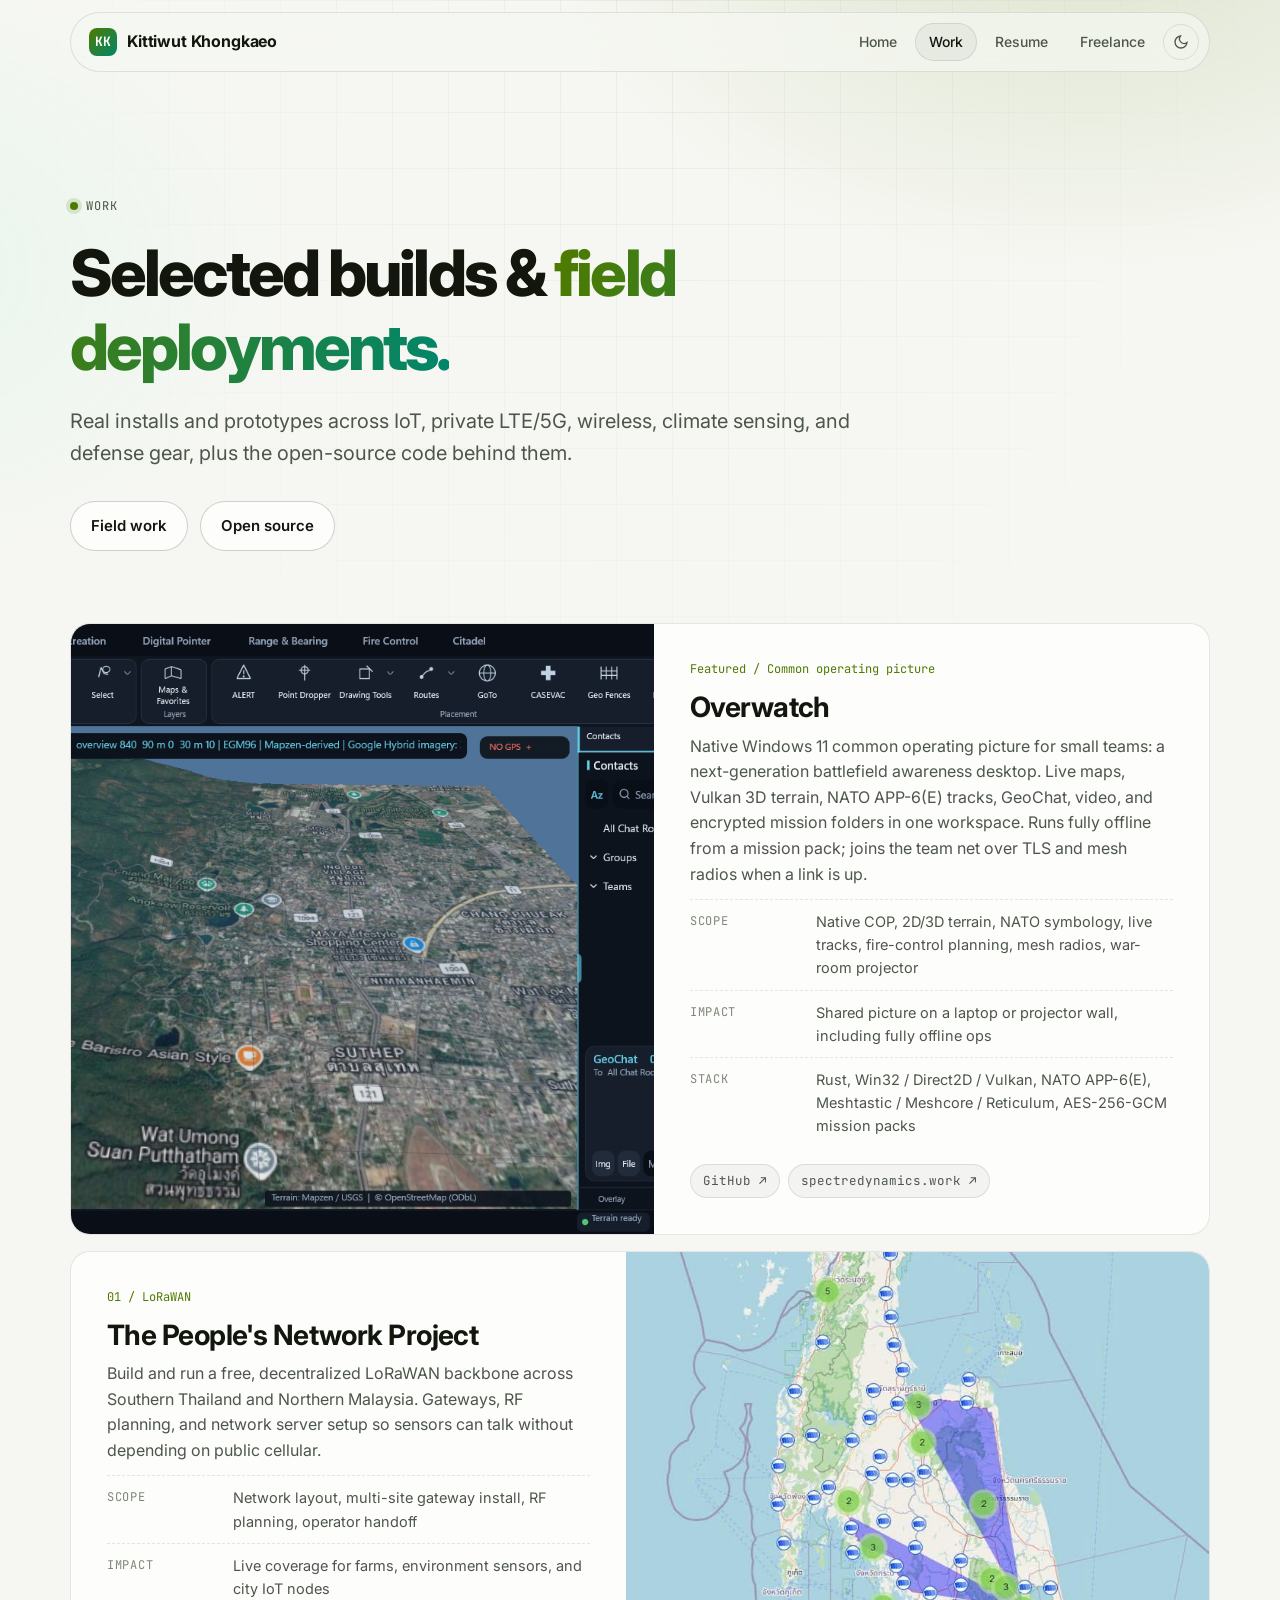
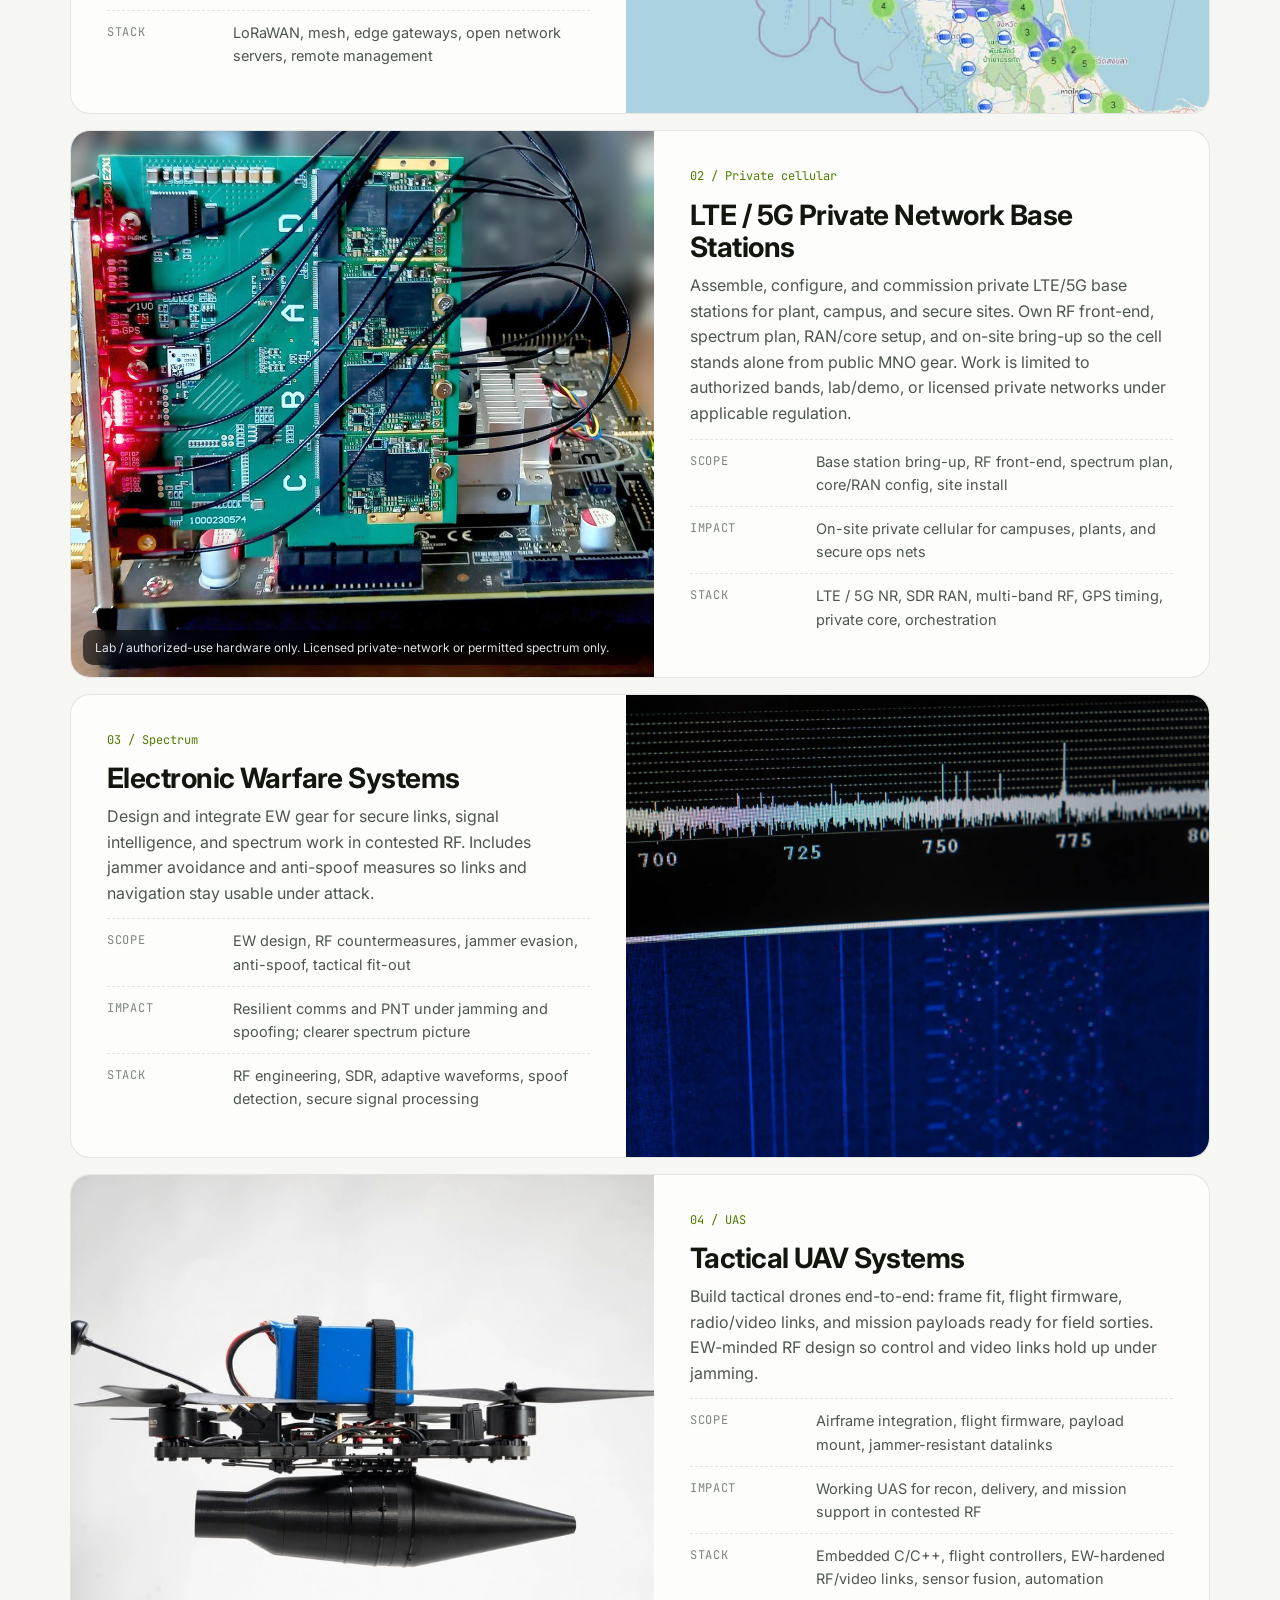
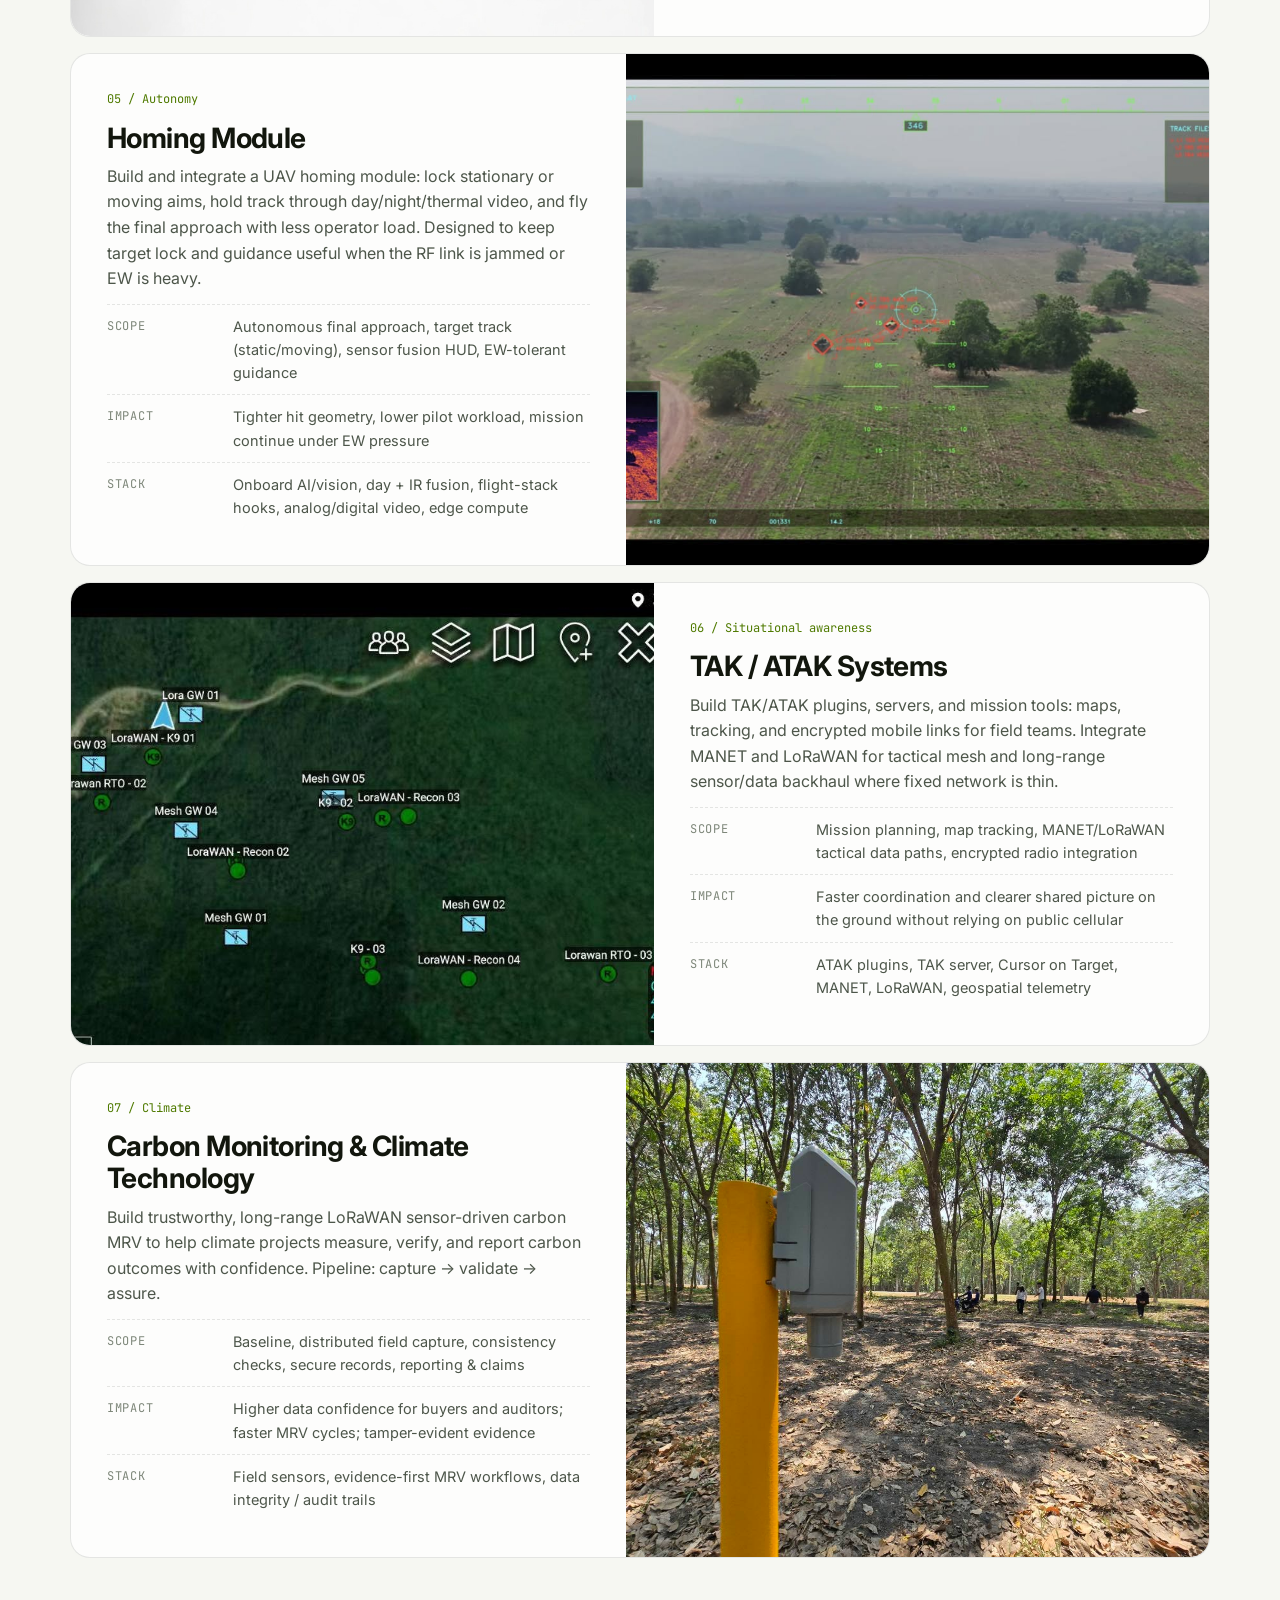
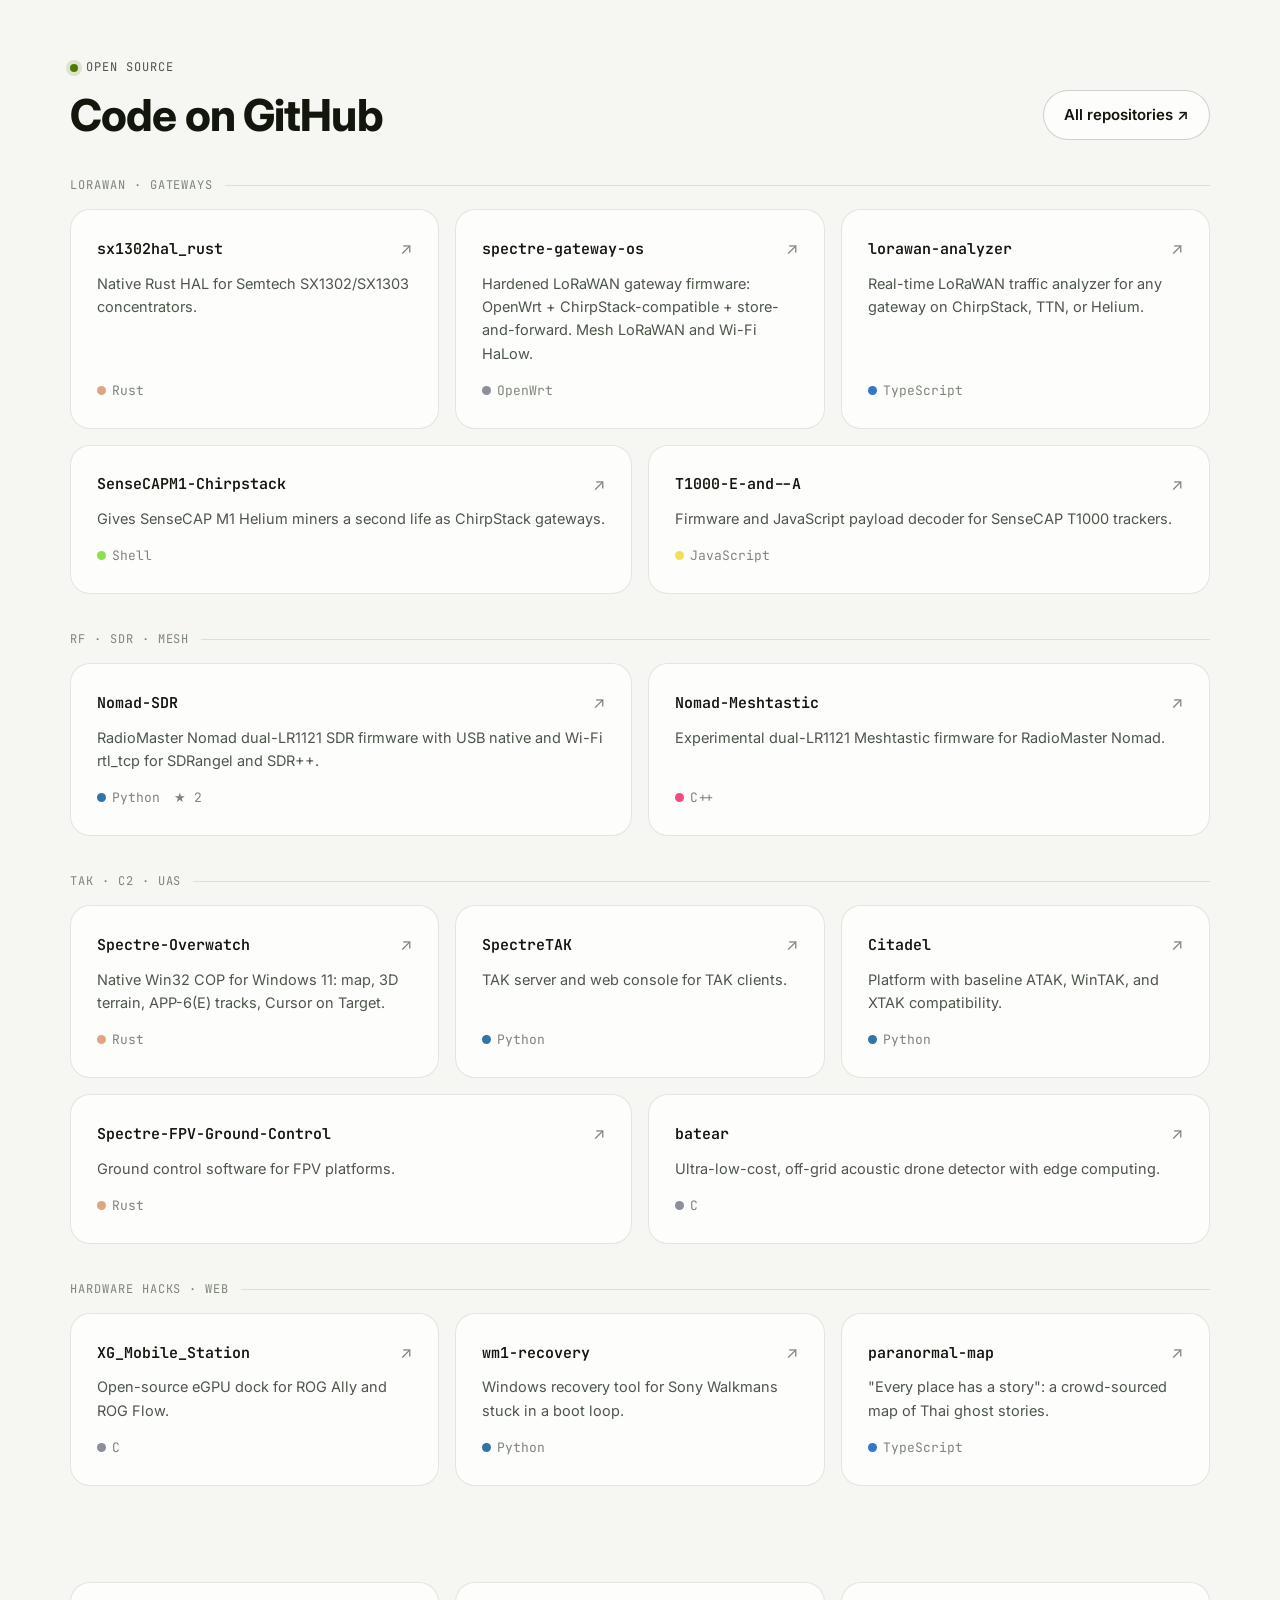
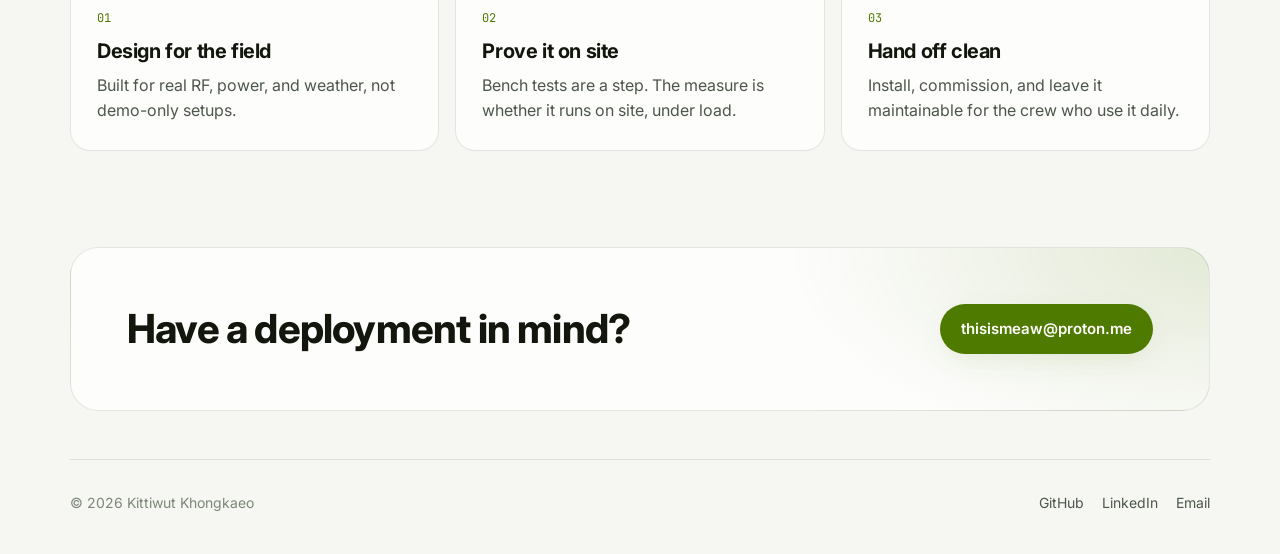
==== commit d0058f33: "Merge remote freelance page, Overwatch project and analytics into redesign Co-Authored-By: Claude Op" ====
--- a/portfolio.html
+++ b/portfolio.html
@@ -10,7 +10,7 @@
     <link rel="preconnect" href="https://fonts.googleapis.com" />
     <link rel="preconnect" href="https://fonts.gstatic.com" crossorigin />
     <link href="https://fonts.googleapis.com/css2?family=Inter:wght@400;500;600;700;800&family=JetBrains+Mono:wght@400;600&display=swap" rel="stylesheet" />
-    <link rel="stylesheet" href="assets/css/site.css" />
+    <link rel="stylesheet" href="assets/css/site.css?v=5" />
   </head>
   <body>
     <nav class="nav" aria-label="Main">
@@ -20,6 +20,7 @@
           <a href="index.html">Home</a>
           <a href="portfolio.html" aria-current="page">Work</a>
           <a href="resume.html">Resume</a>
+          <a href="services.html">Freelance</a>
           <button class="theme-toggle" type="button" aria-label="Toggle color theme">
             <svg viewBox="0 0 24 24" fill="none" stroke="currentColor" stroke-width="2" stroke-linecap="round"><path d="M21 12.8A9 9 0 1 1 11.2 3a7 7 0 0 0 9.8 9.8z"/></svg>
           </button>
@@ -39,6 +40,23 @@
       </section>
 
       <section id="field" class="stack-list">
+        <article class="card project reveal">
+          <figure class="project-media" style="margin:0">
+            <a href="assets/images/overwatch.png" target="_blank" rel="noreferrer"><img src="assets/images/overwatch.png" alt="Overwatch 3D common operating picture with terrain, contacts, and GeoChat" decoding="async" /></a>
+          </figure>
+          <div class="project-body">
+            <span class="project-index">Featured / Common operating picture</span>
+            <h3>Overwatch</h3>
+            <p>Native Windows 11 common operating picture for small teams: a next-generation battlefield awareness desktop. Live maps, Vulkan 3D terrain, NATO APP-6(E) tracks, GeoChat, video, and encrypted mission folders in one workspace. Runs fully offline from a mission pack; joins the team net over TLS and mesh radios when a link is up.</p>
+            <ul class="kv">
+              <li><span>Scope</span><span>Native COP, 2D/3D terrain, NATO symbology, live tracks, fire-control planning, mesh radios, war-room projector</span></li>
+              <li><span>Impact</span><span>Shared picture on a laptop or projector wall, including fully offline ops</span></li>
+              <li><span>Stack</span><span>Rust, Win32 / Direct2D / Vulkan, NATO APP-6(E), Meshtastic / Meshcore / Reticulum, AES-256-GCM mission packs</span></li>
+            </ul>
+            <ul class="chips" style="margin-top:16px"><li><a href="https://github.com/hereismeaw/Spectre-Overwatch" target="_blank" rel="noreferrer">GitHub ↗</a></li><li><a href="https://spectredynamics.work" target="_blank" rel="noreferrer">spectredynamics.work ↗</a></li></ul>
+          </div>
+        </article>
+
         <article class="card project reveal">
           <figure class="project-media" style="margin:0">
             <a href="assets/images/peoples-network.jpg" target="_blank" rel="noreferrer"><img src="assets/images/peoples-network.jpg" alt="The People's Network gateway deployment" loading="lazy" decoding="async" /></a>
@@ -289,5 +307,6 @@
       </footer>
     </main>
     <script src="assets/js/site.js" defer></script>
+    <!-- Cloudflare Web Analytics --><script type='module' src='https://static.cloudflareinsights.com/beacon.min.js' data-cf-beacon='{"token": "825c55b2adf44a6ba138a3e7b83cdfe3"}'></script><!-- End Cloudflare Web Analytics -->
   </body>
 </html>
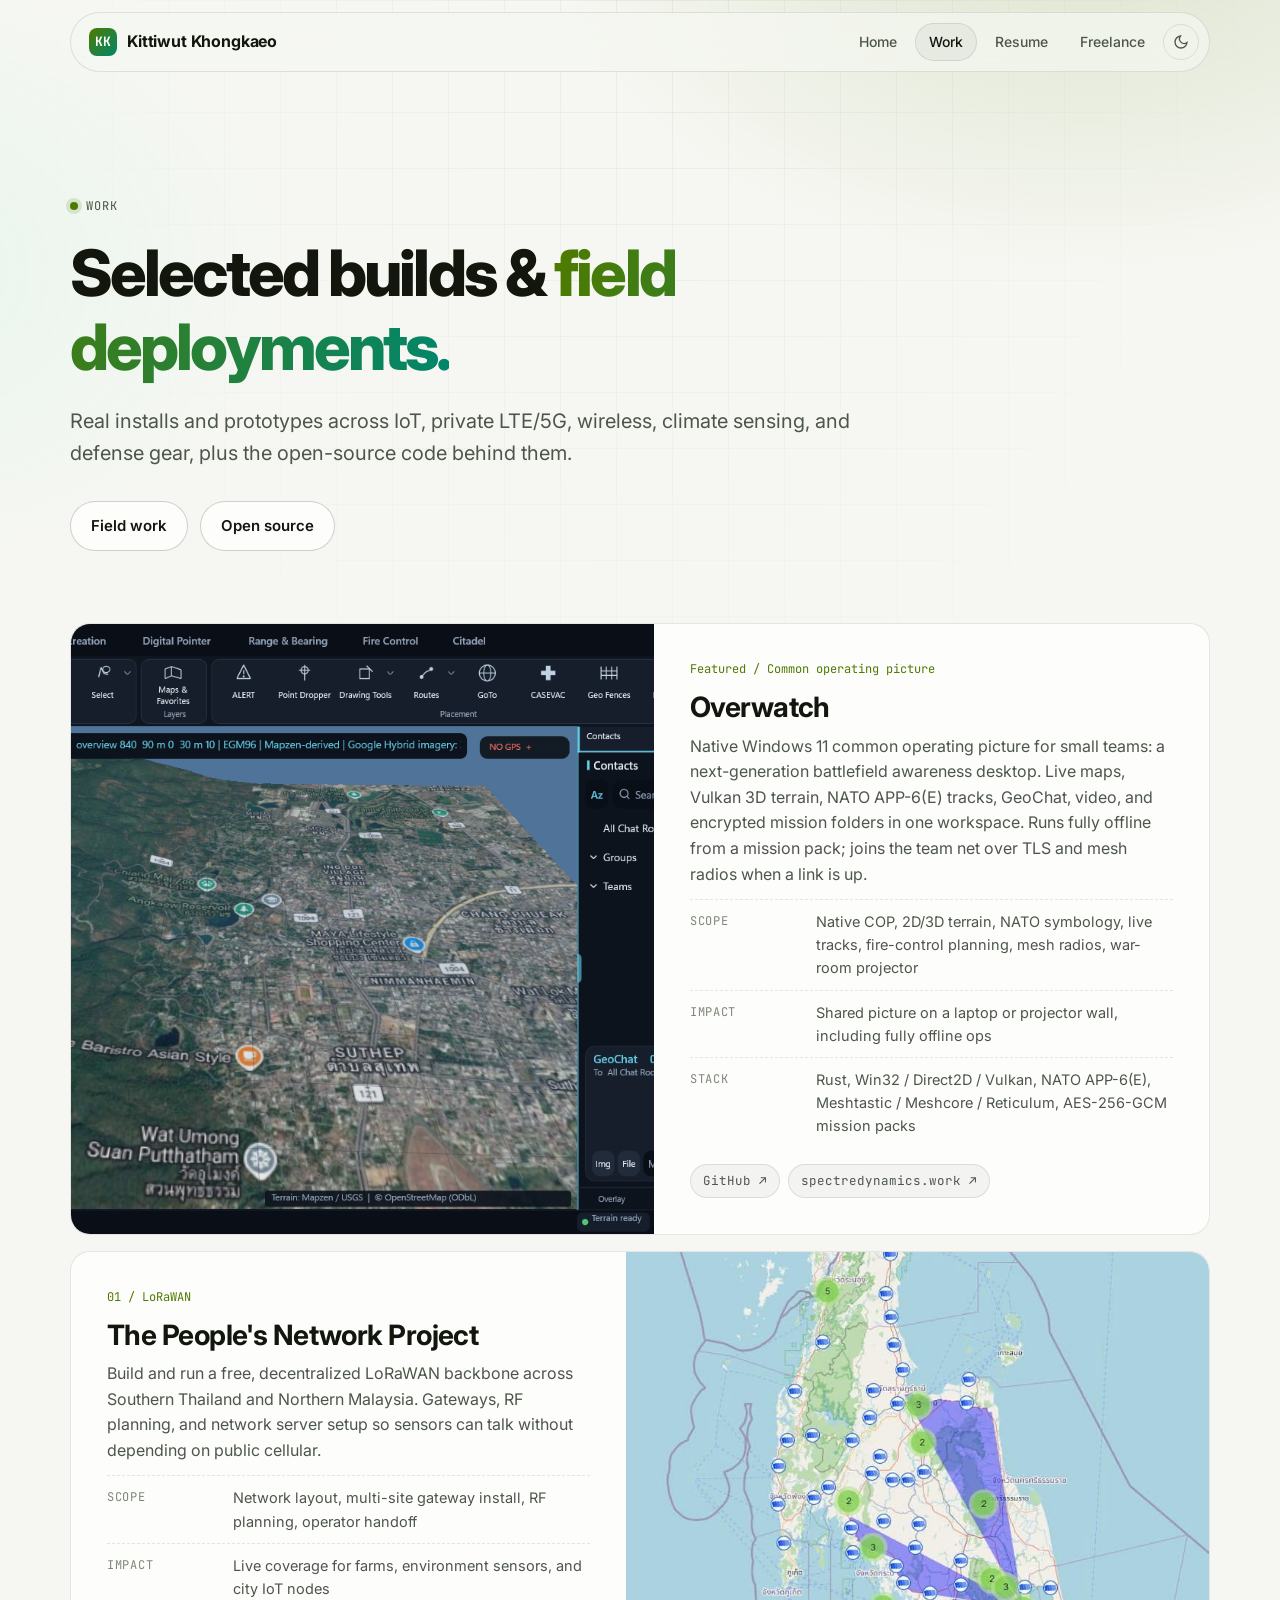
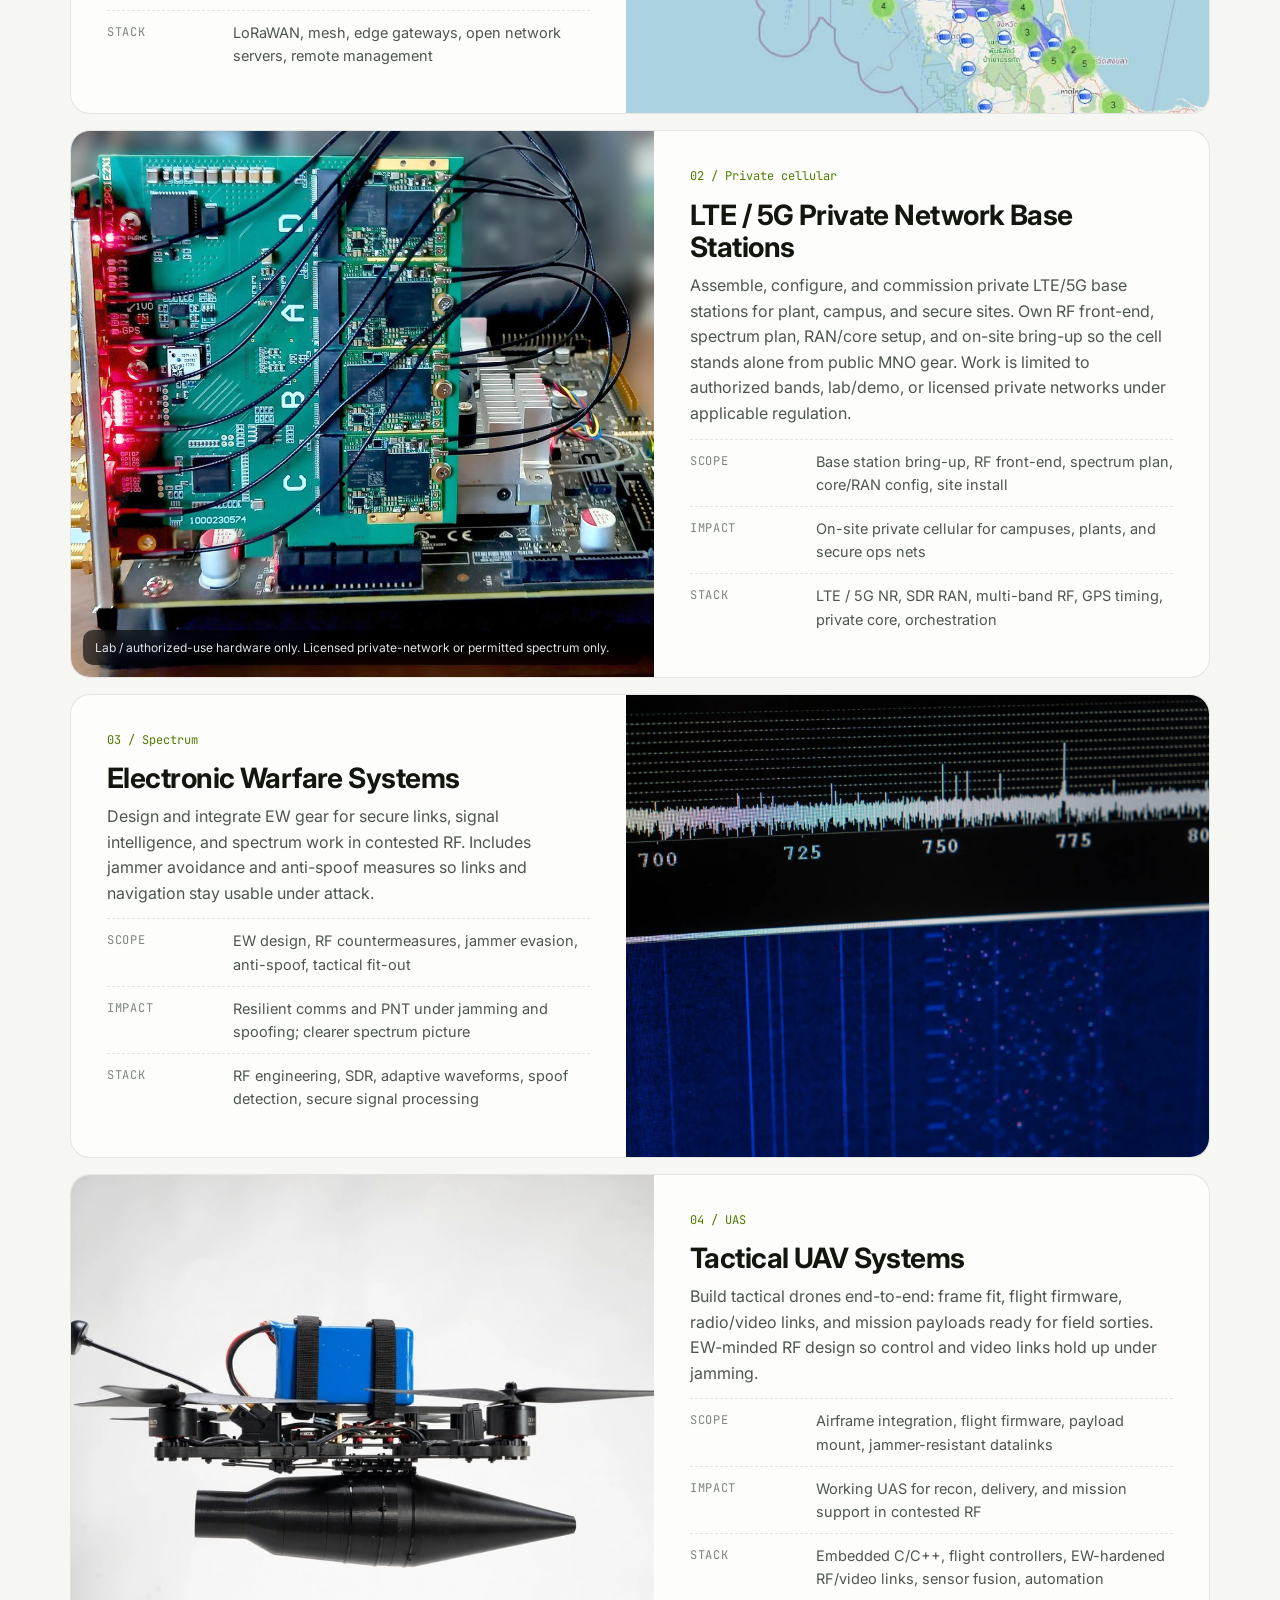
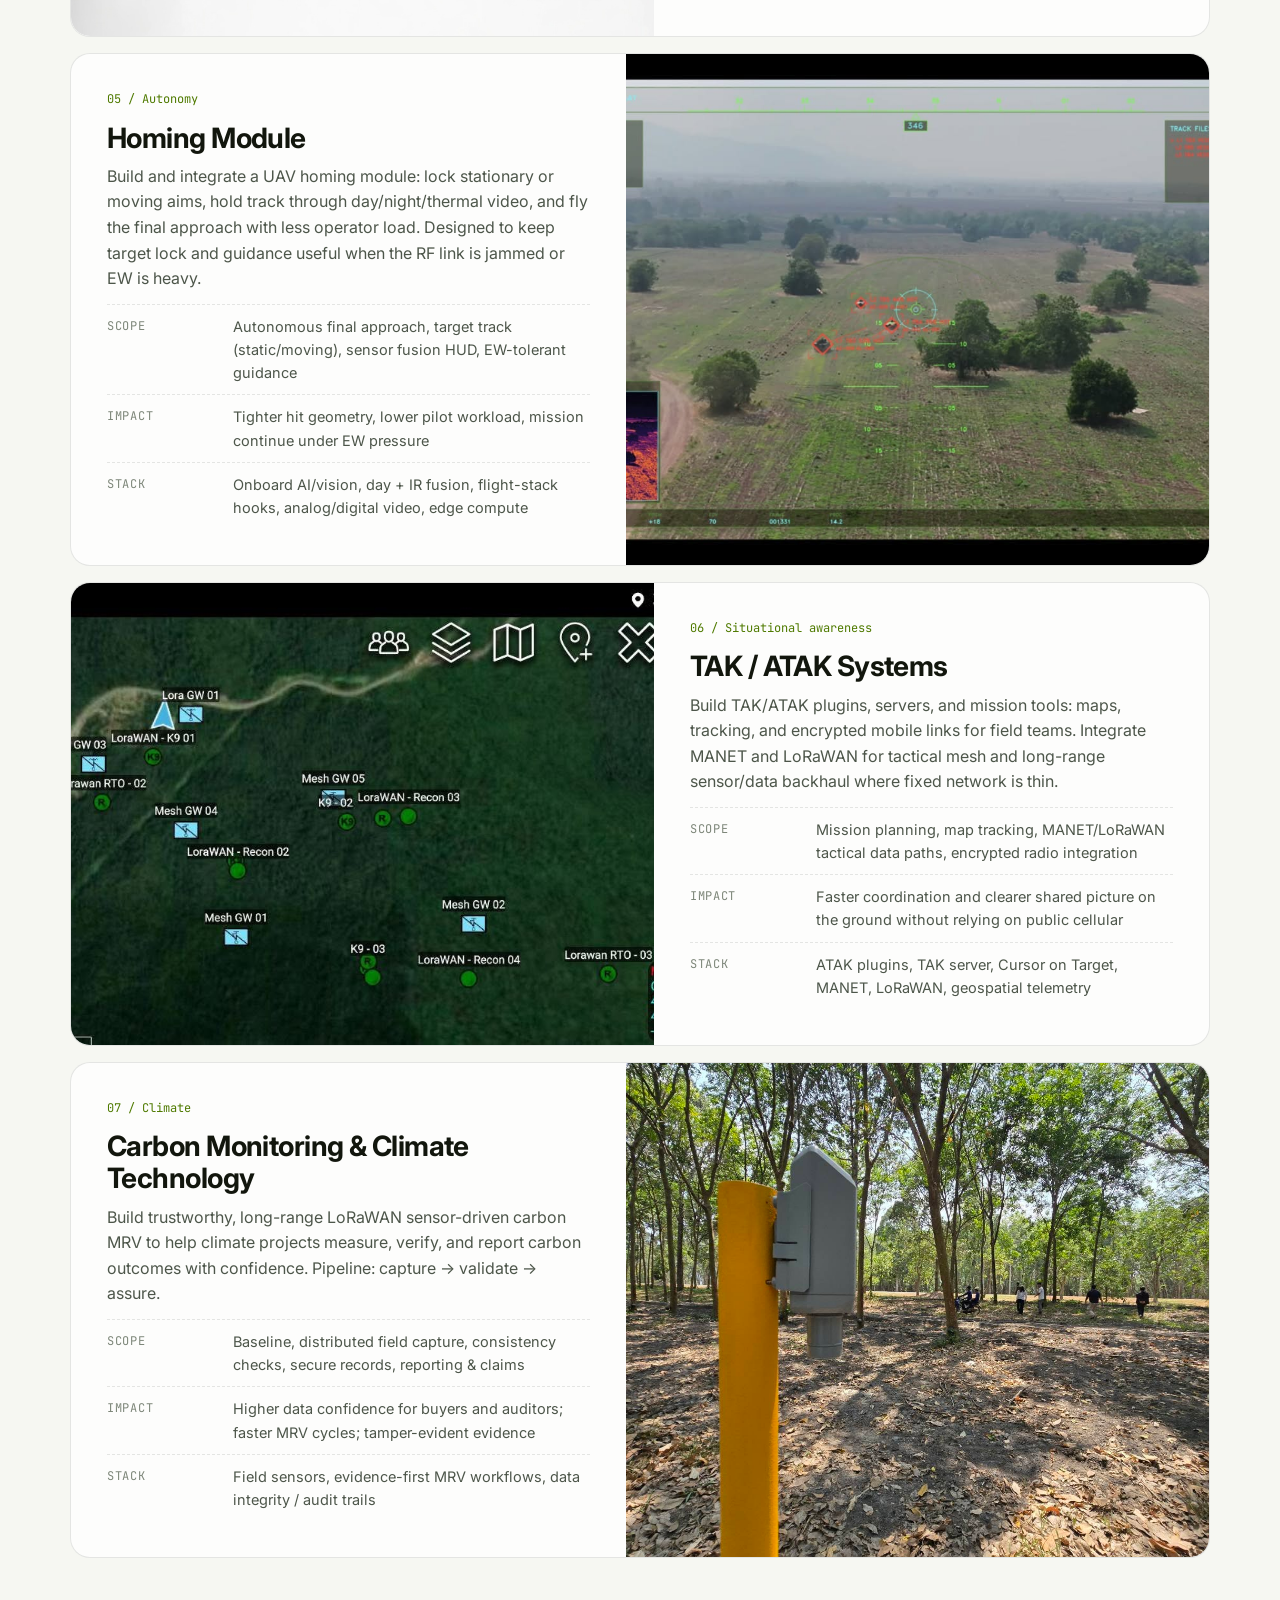
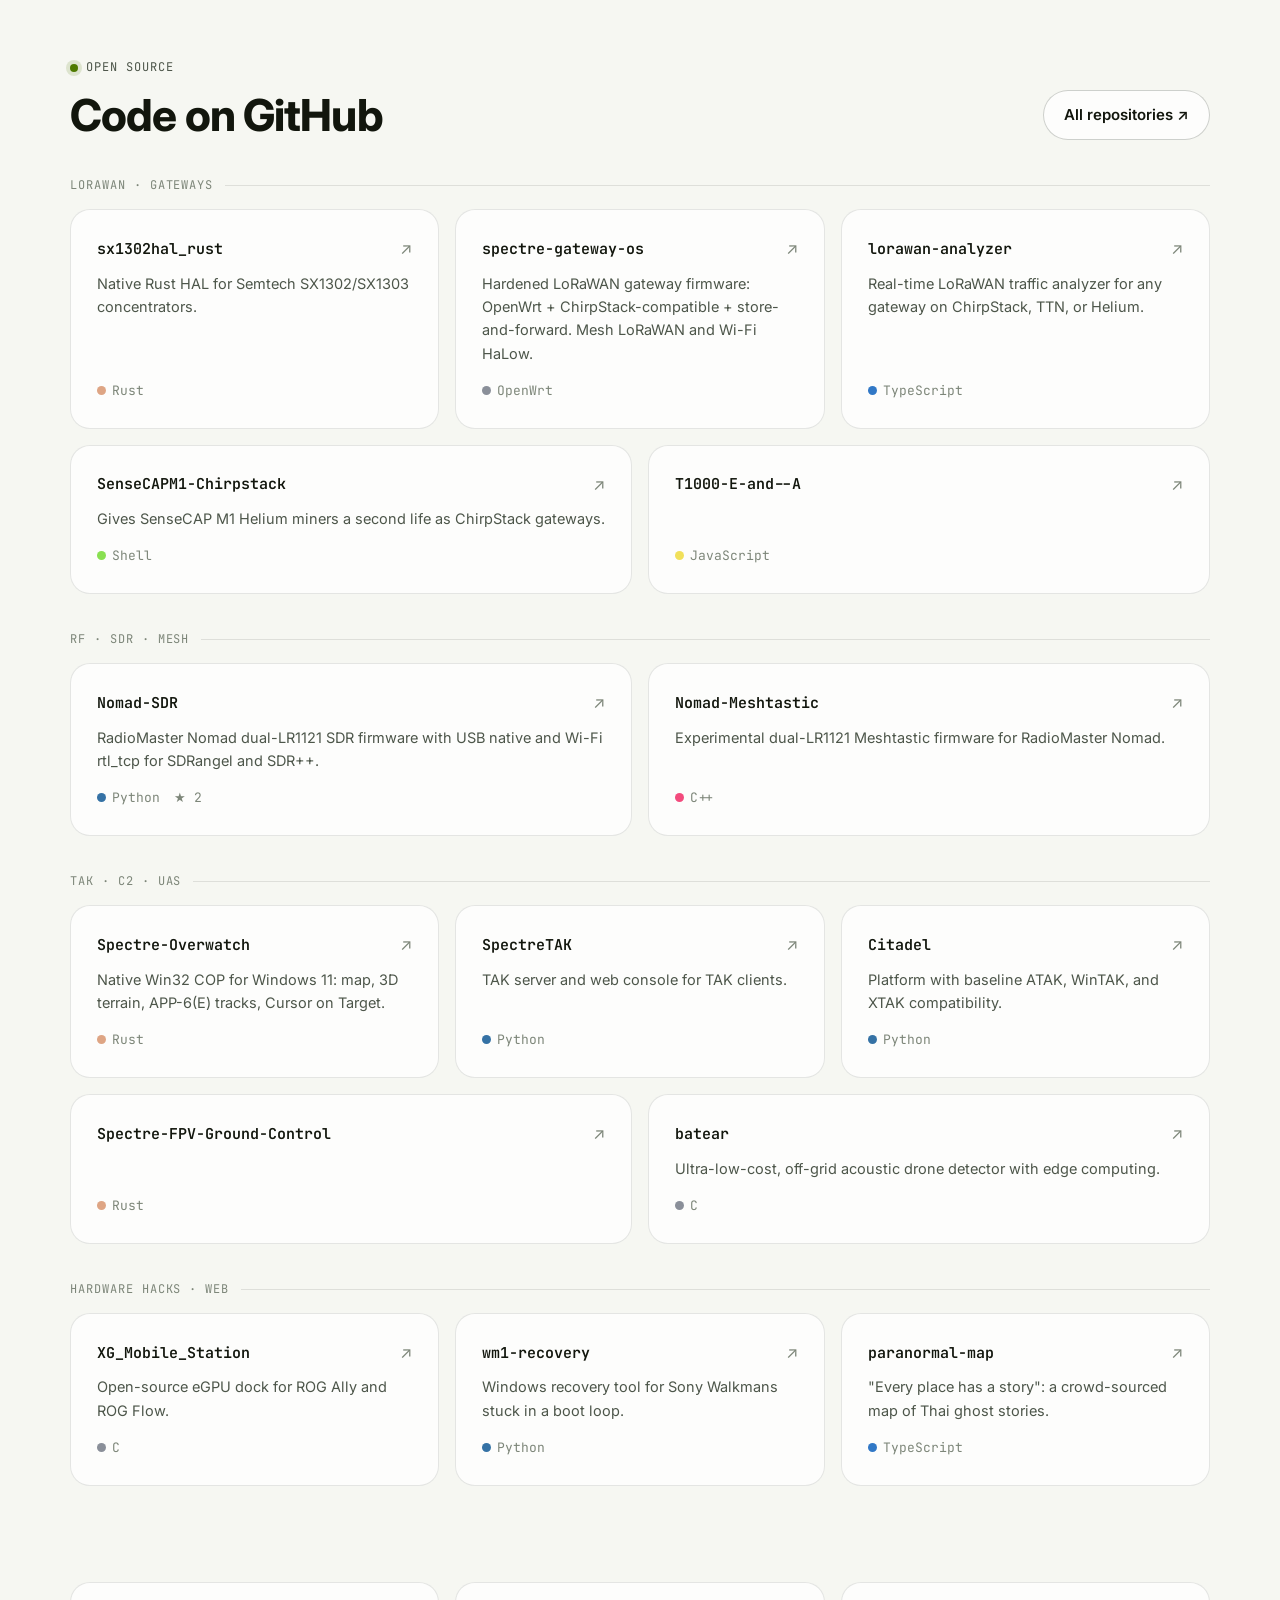
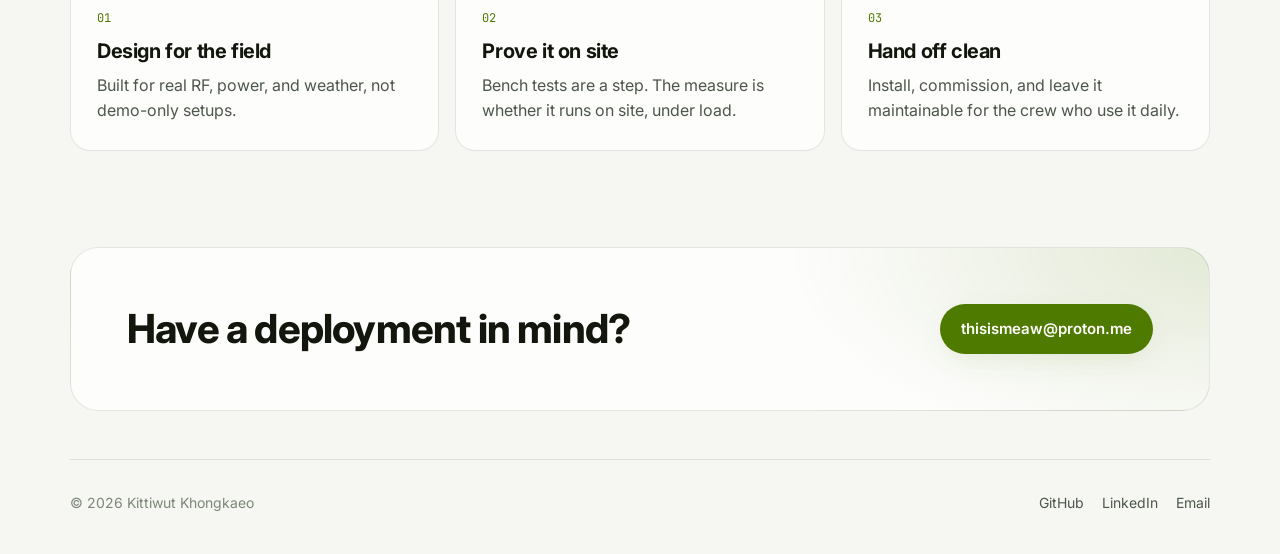
==== commit a8569c15: "Remove unverified stats, repo descriptions and project dates Co-Authored-By: Claude Opus 5.5 <norepl" ====
--- a/portfolio.html
+++ b/portfolio.html
@@ -10,7 +10,7 @@
     <link rel="preconnect" href="https://fonts.googleapis.com" />
     <link rel="preconnect" href="https://fonts.gstatic.com" crossorigin />
     <link href="https://fonts.googleapis.com/css2?family=Inter:wght@400;500;600;700;800&family=JetBrains+Mono:wght@400;600&display=swap" rel="stylesheet" />
-    <link rel="stylesheet" href="assets/css/site.css?v=5" />
+    <link rel="stylesheet" href="assets/css/site.css?v=6" />
   </head>
   <body>
     <nav class="nav" aria-label="Main">
@@ -204,7 +204,6 @@
           </a>
           <a class="card repo span-3 reveal" href="https://github.com/hereismeaw/T1000-E-and--A" target="_blank" rel="noreferrer">
             <div class="repo-top"><span class="repo-name">T1000-E-and--A</span><span class="repo-arrow">↗</span></div>
-            <p>Firmware and JavaScript payload decoder for SenseCAP T1000 trackers.</p>
             <div class="repo-meta"><span class="lang js">JavaScript</span></div>
           </a>
         </div>
@@ -242,7 +241,6 @@
           </a>
           <a class="card repo span-3 reveal" href="https://github.com/hereismeaw/Spectre-FPV-Ground-Control" target="_blank" rel="noreferrer">
             <div class="repo-top"><span class="repo-name">Spectre-FPV-Ground-Control</span><span class="repo-arrow">↗</span></div>
-            <p>Ground control software for FPV platforms.</p>
             <div class="repo-meta"><span class="lang rust">Rust</span></div>
           </a>
           <a class="card repo span-3 reveal" href="https://github.com/hereismeaw/batear" target="_blank" rel="noreferrer">
--- a/assets/css/site.css
+++ b/assets/css/site.css
@@ -548,3 +548,7 @@
 .card p a, .kv a { color: var(--accent); text-decoration: none; border-bottom: 1px solid color-mix(in srgb, var(--accent) 35%, transparent); }
 .chips a { text-decoration: none; color: inherit; }
 .chips li:has(a):hover { border-color: var(--accent); color: var(--accent); }
+.stats.stats-2 { grid-template-columns: 1fr 1fr; }
+.stats.stats-2 .stat { border-bottom: 0; }
+.stats.stats-2 .stat:first-child { border-right: 1px solid var(--border); }
+.repo-top + .repo-meta { margin-top: auto; }
